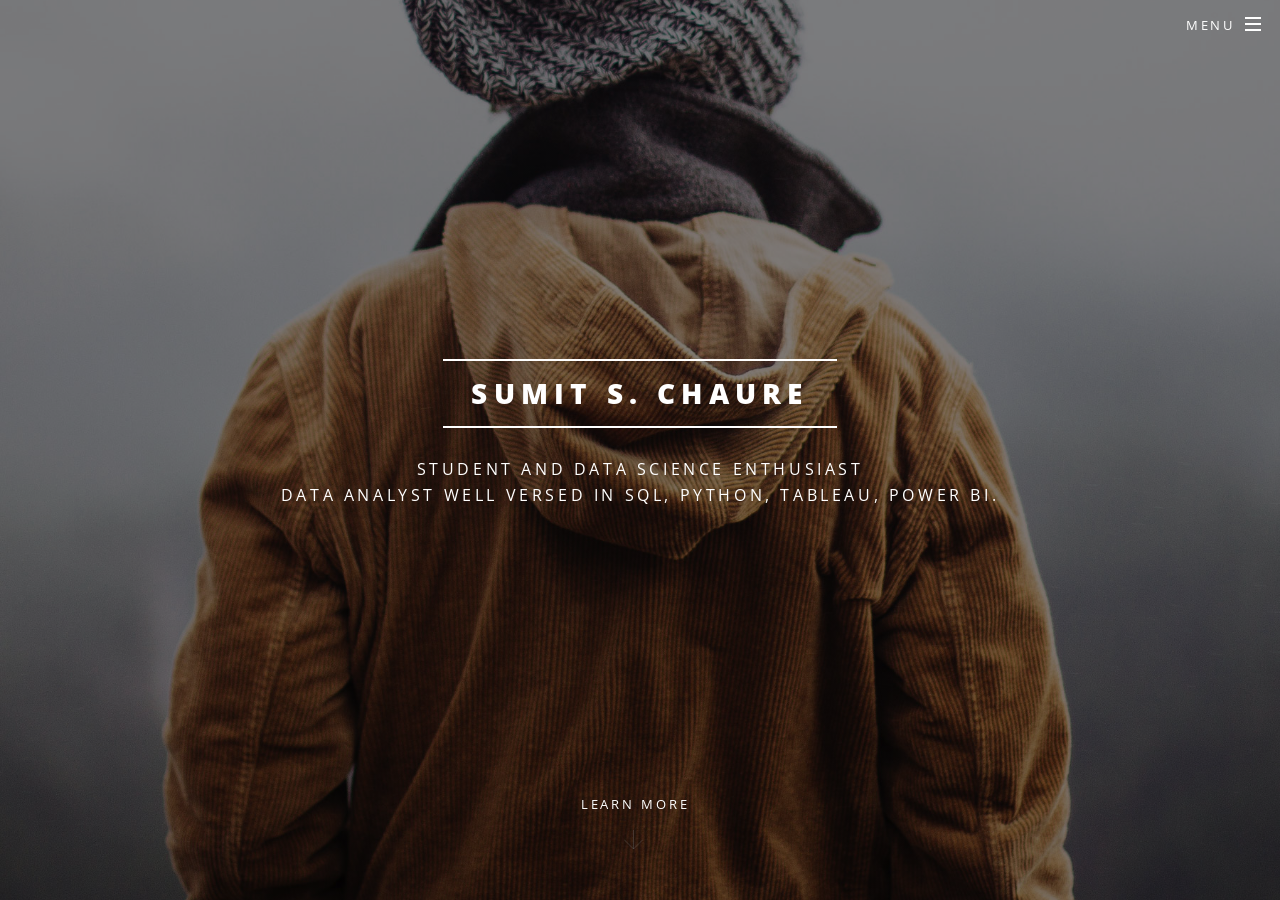
==== index.html @ f5f1b6fb "Added Index Page" ====
<!DOCTYPE HTML>
<!--
	Spectral by HTML5 UP
	html5up.net | @ajlkn
	Free for personal and commercial use under the CCA 3.0 license (html5up.net/license)
-->
<html>
	<head>
		<title>Sumit Data Science Landing Page</title>
		<meta charset="utf-8" />
		<meta name="viewport" content="width=device-width, initial-scale=1, user-scalable=no" />
		<link rel="stylesheet" href="assets/css/index.css" />
		<noscript><link rel="stylesheet" href="assets/css/indexNoscript.css" /></noscript>
	</head>
	<body class="landing is-preload">

		<!-- Page Wrapper -->
			<div id="page-wrapper">

				<!-- Header -->
					<header id="header" class="alt">
						<h1><a href="index.html">DS-Portfolio</a></h1>
						<nav id="nav">
							<ul>
								<li class="special">
									<a href="#menu" class="menuToggle"><span>Menu</span></a>
									<div id="menu">
										<ul>
											<li><a href="home.html">Home</a></li>
											<li><a href="projects.html">Projects</a></li>
											<li><a href="about.html">About Me</a></li>
											<li><a href="contact.html">Contact Page</a></li>
											<li><a href="socialhandles.html">Social Handles</a></li>
										</ul>
									</div>
								</li>
							</ul>
						</nav>
					</header>

				<!-- Banner -->
					<section id="banner">
						<div class="inner">
							<h2>Sumit S. Chaure</h2>
							<p>Student and Data Science Enthusiast<br />
								Data Analyst well versed in SQL, Python, Tableau, Power BI.<br /></a></p>
							<!-- <ul class="actions special">
								<li><a href="#" class="button primary">Activate</a></li>
							</ul> -->
						</div>
						<a href="home.html" class="more scrolly">Learn More</a>
					</section>

			<!--
				<!-- One 
					<section id="one" class="wrapper style1 special">
						<div class="inner">
							<header class="major">
								<h2>Arcu aliquet vel lobortis ata nisl<br />
								eget augue amet aliquet nisl cep donec</h2>
								<p>Aliquam ut ex ut augue consectetur interdum. Donec amet imperdiet eleifend<br />
								fringilla tincidunt. Nullam dui leo Aenean mi ligula, rhoncus ullamcorper.</p>
							</header>
							<ul class="icons major">
								<li><span class="icon fa-gem major style1"><span class="label">Lorem</span></span></li>
								<li><span class="icon fa-heart major style2"><span class="label">Ipsum</span></span></li>
								<li><span class="icon solid fa-code major style3"><span class="label">Dolor</span></span></li>
							</ul>
						</div>
					</section>

				<!-- Two
					<section id="two" class="wrapper alt style2">
						<section class="spotlight">
							<div class="image"><img src="images/pic01.jpg" alt="" /></div><div class="content">
								<h2>Magna primis lobortis<br />
								sed ullamcorper</h2>
								<p>Aliquam ut ex ut augue consectetur interdum. Donec hendrerit imperdiet. Mauris eleifend fringilla nullam aenean mi ligula.</p>
							</div>
						</section>
						<section class="spotlight">
							<div class="image"><img src="images/pic02.jpg" alt="" /></div><div class="content">
								<h2>Tortor dolore feugiat<br />
								elementum magna</h2>
								<p>Aliquam ut ex ut augue consectetur interdum. Donec hendrerit imperdiet. Mauris eleifend fringilla nullam aenean mi ligula.</p>
							</div>
						</section>
						<section class="spotlight">
							<div class="image"><img src="images/pic03.jpg" alt="" /></div><div class="content">
								<h2>Augue eleifend aliquet<br />
								sed condimentum</h2>
								<p>Aliquam ut ex ut augue consectetur interdum. Donec hendrerit imperdiet. Mauris eleifend fringilla nullam aenean mi ligula.</p>
							</div>
						</section>
					</section>

				<!-- Three 
					<section id="three" class="wrapper style3 special">
						<div class="inner">
							<header class="major">
								<h2>Accumsan mus tortor nunc aliquet</h2>
								<p>Aliquam ut ex ut augue consectetur interdum. Donec amet imperdiet eleifend<br />
								fringilla tincidunt. Nullam dui leo Aenean mi ligula, rhoncus ullamcorper.</p>
							</header>
							<ul class="features">
								<li class="icon fa-paper-plane">
									<h3>Arcu accumsan</h3>
									<p>Augue consectetur sed interdum imperdiet et ipsum. Mauris lorem tincidunt nullam amet leo Aenean ligula consequat consequat.</p>
								</li>
								<li class="icon solid fa-laptop">
									<h3>Ac Augue Eget</h3>
									<p>Augue consectetur sed interdum imperdiet et ipsum. Mauris lorem tincidunt nullam amet leo Aenean ligula consequat consequat.</p>
								</li>
								<li class="icon solid fa-code">
									<h3>Mus Scelerisque</h3>
									<p>Augue consectetur sed interdum imperdiet et ipsum. Mauris lorem tincidunt nullam amet leo Aenean ligula consequat consequat.</p>
								</li>
								<li class="icon solid fa-headphones-alt">
									<h3>Mauris Imperdiet</h3>
									<p>Augue consectetur sed interdum imperdiet et ipsum. Mauris lorem tincidunt nullam amet leo Aenean ligula consequat consequat.</p>
								</li>
								<li class="icon fa-heart">
									<h3>Aenean Primis</h3>
									<p>Augue consectetur sed interdum imperdiet et ipsum. Mauris lorem tincidunt nullam amet leo Aenean ligula consequat consequat.</p>
								</li>
								<li class="icon fa-flag">
									<h3>Tortor Ut</h3>
									<p>Augue consectetur sed interdum imperdiet et ipsum. Mauris lorem tincidunt nullam amet leo Aenean ligula consequat consequat.</p>
								</li>
							</ul>
						</div>
					</section>

				<!-- CTA 
					<section id="cta" class="wrapper style4">
						<div class="inner">
							<header>
								<h2>Arcue ut vel commodo</h2>
								<p>Aliquam ut ex ut augue consectetur interdum endrerit imperdiet amet eleifend fringilla.</p>
							</header>
							<ul class="actions stacked">
								<li><a href="#" class="button fit primary">Activate</a></li>
								<li><a href="#" class="button fit">Learn More</a></li>
							</ul>
						</div>
					</section>

				<!-- Footer 
					<footer id="footer">
						<ul class="icons">
							<li><a href="#" class="icon brands fa-twitter"><span class="label">Twitter</span></a></li>
							<li><a href="#" class="icon brands fa-facebook-f"><span class="label">Facebook</span></a></li>
							<li><a href="#" class="icon brands fa-instagram"><span class="label">Instagram</span></a></li>
							<li><a href="#" class="icon brands fa-dribbble"><span class="label">Dribbble</span></a></li>
							<li><a href="#" class="icon solid fa-envelope"><span class="label">Email</span></a></li>
						</ul>
						<ul class="copyright">
							<li>&copy; Sumit</li><li>Design: <a href="http://html5up.net">HTML5 UP</a></li>
						</ul>
					</footer>
				-->
			</div>

		<!-- Scripts -->
			<script src="assets/js/jquery.min.js"></script>
			<script src="assets/js/jquery.scrollex.min.js"></script>
			<script src="assets/js/jquery.scrolly.min.js"></script>
			<script src="assets/js/browser.min.js"></script>
			<script src="assets/js/breakpoints.min.js"></script>
			<script src="assets/js/util.js"></script>
			<script src="assets/js/indexMain.js"></script>

	</body>
</html>
---- assets/css/index.css ----
@import url(fontawesome-all.min.css);
@import url("https://fonts.googleapis.com/css?family=Open+Sans:400,400italic,600,600italic,800,800italic");

/*
	Spectral by HTML5 UP
	html5up.net | @ajlkn
	Free for personal and commercial use under the CCA 3.0 license (html5up.net/license)
*/

html, body, div, span, applet, object,
iframe, h1, h2, h3, h4, h5, h6, p, blockquote,
pre, a, abbr, acronym, address, big, cite,
code, del, dfn, em, img, ins, kbd, q, s, samp,
small, strike, strong, sub, sup, tt, var, b,
u, i, center, dl, dt, dd, ol, ul, li, fieldset,
form, label, legend, table, caption, tbody,
tfoot, thead, tr, th, td, article, aside,
canvas, details, embed, figure, figcaption,
footer, header, hgroup, menu, nav, output, ruby,
section, summary, time, mark, audio, video {
	margin: 0;
	padding: 0;
	border: 0;
	font-size: 100%;
	font: inherit;
	vertical-align: baseline;}

article, aside, details, figcaption, figure,
footer, header, hgroup, menu, nav, section {
	display: block;}

body {
	line-height: 1;
}

ol, ul {
	list-style: none;
}

blockquote, q {
	quotes: none;
}

	blockquote:before, blockquote:after, q:before, q:after {
		content: '';
		content: none;
	}

table {
	border-collapse: collapse;
	border-spacing: 0;
}

body {
	-webkit-text-size-adjust: none;
}

mark {
	background-color: transparent;
	color: inherit;
}

input::-moz-focus-inner {
	border: 0;
	padding: 0;
}

input, select, textarea {
	-moz-appearance: none;
	-webkit-appearance: none;
	-ms-appearance: none;
	appearance: none;
}

/* Basic */

	@-ms-viewport {
		width: device-width;
	}

	html {
		box-sizing: border-box;
	}

	*, *:before, *:after {
		box-sizing: inherit;
	}

	body {
		background: #2e3842;
	}

		body.is-preload *, body.is-preload *:before, body.is-preload *:after {
			-moz-animation: none !important;
			-webkit-animation: none !important;
			-ms-animation: none !important;
			animation: none !important;
			-moz-transition: none !important;
			-webkit-transition: none !important;
			-ms-transition: none !important;
			transition: none !important;
		}

	body, input, select, textarea {
		color: #fff;
		font-family: "Open Sans", Helvetica, sans-serif;
		font-size: 15pt;
		font-weight: 400;
		letter-spacing: 0.075em;
		line-height: 1.65em;
	}

		@media screen and (max-width: 1680px) {

			body, input, select, textarea {
				font-size: 13pt;
			}

		}

		@media screen and (max-width: 1280px) {

			body, input, select, textarea {
				font-size: 12pt;
			}

		}

		@media screen and (max-width: 736px) {

			body, input, select, textarea {
				font-size: 11pt;
				letter-spacing: 0.0375em;
			}

		}

	a {
		-moz-transition: color 0.2s ease, border-bottom-color 0.2s ease;
		-webkit-transition: color 0.2s ease, border-bottom-color 0.2s ease;
		-ms-transition: color 0.2s ease, border-bottom-color 0.2s ease;
		transition: color 0.2s ease, border-bottom-color 0.2s ease;
		border-bottom: dotted 1px;
		color: inherit;
		text-decoration: none;
	}

		a:hover {
			border-bottom-color: transparent;
		}

	strong, b {
		color: #fff;
		font-weight: 600;
	}

	em, i {
		font-style: italic;
	}

	p {
		margin: 0 0 2em 0;
	}

	h1, h2, h3, h4, h5, h6 {
		color: #fff;
		font-weight: 800;
		letter-spacing: 0.225em;
		line-height: 1em;
		margin: 0 0 1em 0;
		text-transform: uppercase;
	}

		h1 a, h2 a, h3 a, h4 a, h5 a, h6 a {
			color: inherit;
			text-decoration: none;
		}

	h2 {
		font-size: 1.35em;
		line-height: 1.75em;
	}

		@media screen and (max-width: 736px) {

			h2 {
				font-size: 1.1em;
				line-height: 1.65em;
			}

		}

	h3 {
		font-size: 1.15em;
		line-height: 1.75em;
	}

		@media screen and (max-width: 736px) {

			h3 {
				font-size: 1em;
				line-height: 1.65em;
			}

		}

	h4 {
		font-size: 1em;
		line-height: 1.5em;
	}

	h5 {
		font-size: 0.8em;
		line-height: 1.5em;
	}

	h6 {
		font-size: 0.7em;
		line-height: 1.5em;
	}

	sub {
		font-size: 0.8em;
		position: relative;
		top: 0.5em;
	}

	sup {
		font-size: 0.8em;
		position: relative;
		top: -0.5em;
	}

	hr {
		border: 0;
		border-bottom: solid 2px #fff;
		margin: 3em 0;
	}

		hr.major {
			margin: 4.5em 0;
		}

	blockquote {
		border-left: solid 4px #fff;
		font-style: italic;
		margin: 0 0 2em 0;
		padding: 0.5em 0 0.5em 2em;
	}

	code {
		background: rgba(144, 144, 144, 0.25);
		border-radius: 3px;
		font-family: "Courier New", monospace;
		font-size: 0.9em;
		letter-spacing: 0;
		margin: 0 0.25em;
		padding: 0.25em 0.65em;
	}

	pre {
		-webkit-overflow-scrolling: touch;
		font-family: "Courier New", monospace;
		font-size: 0.9em;
		margin: 0 0 2em 0;
	}

		pre code {
			display: block;
			line-height: 1.75em;
			padding: 1em 1.5em;
			overflow-x: auto;
		}

	.align-left {
		text-align: left;
	}

	.align-center {
		text-align: center;
	}

	.align-right {
		text-align: right;
	}

/* Row */

	.row {
		display: flex;
		flex-wrap: wrap;
		box-sizing: border-box;
		align-items: stretch;
	}

		.row > * {
			box-sizing: border-box;
		}

		.row.gtr-uniform > * > :last-child {
			margin-bottom: 0;
		}

		.row.aln-left {
			justify-content: flex-start;
		}

		.row.aln-center {
			justify-content: center;
		}

		.row.aln-right {
			justify-content: flex-end;
		}

		.row.aln-top {
			align-items: flex-start;
		}

		.row.aln-middle {
			align-items: center;
		}

		.row.aln-bottom {
			align-items: flex-end;
		}

		.row > .imp {
			order: -1;
		}

		.row > .col-1 {
			width: 8.33333%;
		}

		.row > .off-1 {
			margin-left: 8.33333%;
		}

		.row > .col-2 {
			width: 16.66667%;
		}

		.row > .off-2 {
			margin-left: 16.66667%;
		}

		.row > .col-3 {
			width: 25%;
		}

		.row > .off-3 {
			margin-left: 25%;
		}

		.row > .col-4 {
			width: 33.33333%;
		}

		.row > .off-4 {
			margin-left: 33.33333%;
		}

		.row > .col-5 {
			width: 41.66667%;
		}

		.row > .off-5 {
			margin-left: 41.66667%;
		}

		.row > .col-6 {
			width: 50%;
		}

		.row > .off-6 {
			margin-left: 50%;
		}

		.row > .col-7 {
			width: 58.33333%;
		}

		.row > .off-7 {
			margin-left: 58.33333%;
		}

		.row > .col-8 {
			width: 66.66667%;
		}

		.row > .off-8 {
			margin-left: 66.66667%;
		}

		.row > .col-9 {
			width: 75%;
		}

		.row > .off-9 {
			margin-left: 75%;
		}

		.row > .col-10 {
			width: 83.33333%;
		}

		.row > .off-10 {
			margin-left: 83.33333%;
		}

		.row > .col-11 {
			width: 91.66667%;
		}

		.row > .off-11 {
			margin-left: 91.66667%;
		}

		.row > .col-12 {
			width: 100%;
		}

		.row > .off-12 {
			margin-left: 100%;
		}

		.row.gtr-0 {
			margin-top: 0;
			margin-left: 0em;
		}

			.row.gtr-0 > * {
				padding: 0 0 0 0em;
			}

			.row.gtr-0.gtr-uniform {
				margin-top: 0em;
			}

				.row.gtr-0.gtr-uniform > * {
					padding-top: 0em;
				}

		.row.gtr-25 {
			margin-top: 0;
			margin-left: -0.375em;
		}

			.row.gtr-25 > * {
				padding: 0 0 0 0.375em;
			}

			.row.gtr-25.gtr-uniform {
				margin-top: -0.375em;
			}

				.row.gtr-25.gtr-uniform > * {
					padding-top: 0.375em;
				}

		.row.gtr-50 {
			margin-top: 0;
			margin-left: -0.75em;
		}

			.row.gtr-50 > * {
				padding: 0 0 0 0.75em;
			}

			.row.gtr-50.gtr-uniform {
				margin-top: -0.75em;
			}

				.row.gtr-50.gtr-uniform > * {
					padding-top: 0.75em;
				}

		.row {
			margin-top: 0;
			margin-left: -1.5em;
		}

			.row > * {
				padding: 0 0 0 1.5em;
			}

			.row.gtr-uniform {
				margin-top: -1.5em;
			}

				.row.gtr-uniform > * {
					padding-top: 1.5em;
				}

		.row.gtr-150 {
			margin-top: 0;
			margin-left: -2.25em;
		}

			.row.gtr-150 > * {
				padding: 0 0 0 2.25em;
			}

			.row.gtr-150.gtr-uniform {
				margin-top: -2.25em;
			}

				.row.gtr-150.gtr-uniform > * {
					padding-top: 2.25em;
				}

		.row.gtr-200 {
			margin-top: 0;
			margin-left: -3em;
		}

			.row.gtr-200 > * {
				padding: 0 0 0 3em;
			}

			.row.gtr-200.gtr-uniform {
				margin-top: -3em;
			}

				.row.gtr-200.gtr-uniform > * {
					padding-top: 3em;
				}

		@media screen and (max-width: 1680px) {

			.row {
				display: flex;
				flex-wrap: wrap;
				box-sizing: border-box;
				align-items: stretch;
			}

				.row > * {
					box-sizing: border-box;
				}

				.row.gtr-uniform > * > :last-child {
					margin-bottom: 0;
				}

				.row.aln-left {
					justify-content: flex-start;
				}

				.row.aln-center {
					justify-content: center;
				}

				.row.aln-right {
					justify-content: flex-end;
				}

				.row.aln-top {
					align-items: flex-start;
				}

				.row.aln-middle {
					align-items: center;
				}

				.row.aln-bottom {
					align-items: flex-end;
				}

				.row > .imp-xlarge {
					order: -1;
				}

				.row > .col-1-xlarge {
					width: 8.33333%;
				}

				.row > .off-1-xlarge {
					margin-left: 8.33333%;
				}

				.row > .col-2-xlarge {
					width: 16.66667%;
				}

				.row > .off-2-xlarge {
					margin-left: 16.66667%;
				}

				.row > .col-3-xlarge {
					width: 25%;
				}

				.row > .off-3-xlarge {
					margin-left: 25%;
				}

				.row > .col-4-xlarge {
					width: 33.33333%;
				}

				.row > .off-4-xlarge {
					margin-left: 33.33333%;
				}

				.row > .col-5-xlarge {
					width: 41.66667%;
				}

				.row > .off-5-xlarge {
					margin-left: 41.66667%;
				}

				.row > .col-6-xlarge {
					width: 50%;
				}

				.row > .off-6-xlarge {
					margin-left: 50%;
				}

				.row > .col-7-xlarge {
					width: 58.33333%;
				}

				.row > .off-7-xlarge {
					margin-left: 58.33333%;
				}

				.row > .col-8-xlarge {
					width: 66.66667%;
				}

				.row > .off-8-xlarge {
					margin-left: 66.66667%;
				}

				.row > .col-9-xlarge {
					width: 75%;
				}

				.row > .off-9-xlarge {
					margin-left: 75%;
				}

				.row > .col-10-xlarge {
					width: 83.33333%;
				}

				.row > .off-10-xlarge {
					margin-left: 83.33333%;
				}

				.row > .col-11-xlarge {
					width: 91.66667%;
				}

				.row > .off-11-xlarge {
					margin-left: 91.66667%;
				}

				.row > .col-12-xlarge {
					width: 100%;
				}

				.row > .off-12-xlarge {
					margin-left: 100%;
				}

				.row.gtr-0 {
					margin-top: 0;
					margin-left: 0em;
				}

					.row.gtr-0 > * {
						padding: 0 0 0 0em;
					}

					.row.gtr-0.gtr-uniform {
						margin-top: 0em;
					}

						.row.gtr-0.gtr-uniform > * {
							padding-top: 0em;
						}

				.row.gtr-25 {
					margin-top: 0;
					margin-left: -0.375em;
				}

					.row.gtr-25 > * {
						padding: 0 0 0 0.375em;
					}

					.row.gtr-25.gtr-uniform {
						margin-top: -0.375em;
					}

						.row.gtr-25.gtr-uniform > * {
							padding-top: 0.375em;
						}

				.row.gtr-50 {
					margin-top: 0;
					margin-left: -0.75em;
				}

					.row.gtr-50 > * {
						padding: 0 0 0 0.75em;
					}

					.row.gtr-50.gtr-uniform {
						margin-top: -0.75em;
					}

						.row.gtr-50.gtr-uniform > * {
							padding-top: 0.75em;
						}

				.row {
					margin-top: 0;
					margin-left: -1.5em;
				}

					.row > * {
						padding: 0 0 0 1.5em;
					}

					.row.gtr-uniform {
						margin-top: -1.5em;
					}

						.row.gtr-uniform > * {
							padding-top: 1.5em;
						}

				.row.gtr-150 {
					margin-top: 0;
					margin-left: -2.25em;
				}

					.row.gtr-150 > * {
						padding: 0 0 0 2.25em;
					}

					.row.gtr-150.gtr-uniform {
						margin-top: -2.25em;
					}

						.row.gtr-150.gtr-uniform > * {
							padding-top: 2.25em;
						}

				.row.gtr-200 {
					margin-top: 0;
					margin-left: -3em;
				}

					.row.gtr-200 > * {
						padding: 0 0 0 3em;
					}

					.row.gtr-200.gtr-uniform {
						margin-top: -3em;
					}

						.row.gtr-200.gtr-uniform > * {
							padding-top: 3em;
						}

		}

		@media screen and (max-width: 1280px) {

			.row {
				display: flex;
				flex-wrap: wrap;
				box-sizing: border-box;
				align-items: stretch;
			}

				.row > * {
					box-sizing: border-box;
				}

				.row.gtr-uniform > * > :last-child {
					margin-bottom: 0;
				}

				.row.aln-left {
					justify-content: flex-start;
				}

				.row.aln-center {
					justify-content: center;
				}

				.row.aln-right {
					justify-content: flex-end;
				}

				.row.aln-top {
					align-items: flex-start;
				}

				.row.aln-middle {
					align-items: center;
				}

				.row.aln-bottom {
					align-items: flex-end;
				}

				.row > .imp-large {
					order: -1;
				}

				.row > .col-1-large {
					width: 8.33333%;
				}

				.row > .off-1-large {
					margin-left: 8.33333%;
				}

				.row > .col-2-large {
					width: 16.66667%;
				}

				.row > .off-2-large {
					margin-left: 16.66667%;
				}

				.row > .col-3-large {
					width: 25%;
				}

				.row > .off-3-large {
					margin-left: 25%;
				}

				.row > .col-4-large {
					width: 33.33333%;
				}

				.row > .off-4-large {
					margin-left: 33.33333%;
				}

				.row > .col-5-large {
					width: 41.66667%;
				}

				.row > .off-5-large {
					margin-left: 41.66667%;
				}

				.row > .col-6-large {
					width: 50%;
				}

				.row > .off-6-large {
					margin-left: 50%;
				}

				.row > .col-7-large {
					width: 58.33333%;
				}

				.row > .off-7-large {
					margin-left: 58.33333%;
				}

				.row > .col-8-large {
					width: 66.66667%;
				}

				.row > .off-8-large {
					margin-left: 66.66667%;
				}

				.row > .col-9-large {
					width: 75%;
				}

				.row > .off-9-large {
					margin-left: 75%;
				}

				.row > .col-10-large {
					width: 83.33333%;
				}

				.row > .off-10-large {
					margin-left: 83.33333%;
				}

				.row > .col-11-large {
					width: 91.66667%;
				}

				.row > .off-11-large {
					margin-left: 91.66667%;
				}

				.row > .col-12-large {
					width: 100%;
				}

				.row > .off-12-large {
					margin-left: 100%;
				}

				.row.gtr-0 {
					margin-top: 0;
					margin-left: 0em;
				}

					.row.gtr-0 > * {
						padding: 0 0 0 0em;
					}

					.row.gtr-0.gtr-uniform {
						margin-top: 0em;
					}

						.row.gtr-0.gtr-uniform > * {
							padding-top: 0em;
						}

				.row.gtr-25 {
					margin-top: 0;
					margin-left: -0.375em;
				}

					.row.gtr-25 > * {
						padding: 0 0 0 0.375em;
					}

					.row.gtr-25.gtr-uniform {
						margin-top: -0.375em;
					}

						.row.gtr-25.gtr-uniform > * {
							padding-top: 0.375em;
						}

				.row.gtr-50 {
					margin-top: 0;
					margin-left: -0.75em;
				}

					.row.gtr-50 > * {
						padding: 0 0 0 0.75em;
					}

					.row.gtr-50.gtr-uniform {
						margin-top: -0.75em;
					}

						.row.gtr-50.gtr-uniform > * {
							padding-top: 0.75em;
						}

				.row {
					margin-top: 0;
					margin-left: -1.5em;
				}

					.row > * {
						padding: 0 0 0 1.5em;
					}

					.row.gtr-uniform {
						margin-top: -1.5em;
					}

						.row.gtr-uniform > * {
							padding-top: 1.5em;
						}

				.row.gtr-150 {
					margin-top: 0;
					margin-left: -2.25em;
				}

					.row.gtr-150 > * {
						padding: 0 0 0 2.25em;
					}

					.row.gtr-150.gtr-uniform {
						margin-top: -2.25em;
					}

						.row.gtr-150.gtr-uniform > * {
							padding-top: 2.25em;
						}

				.row.gtr-200 {
					margin-top: 0;
					margin-left: -3em;
				}

					.row.gtr-200 > * {
						padding: 0 0 0 3em;
					}

					.row.gtr-200.gtr-uniform {
						margin-top: -3em;
					}

						.row.gtr-200.gtr-uniform > * {
							padding-top: 3em;
						}

		}

		@media screen and (max-width: 980px) {

			.row {
				display: flex;
				flex-wrap: wrap;
				box-sizing: border-box;
				align-items: stretch;
			}

				.row > * {
					box-sizing: border-box;
				}

				.row.gtr-uniform > * > :last-child {
					margin-bottom: 0;
				}

				.row.aln-left {
					justify-content: flex-start;
				}

				.row.aln-center {
					justify-content: center;
				}

				.row.aln-right {
					justify-content: flex-end;
				}

				.row.aln-top {
					align-items: flex-start;
				}

				.row.aln-middle {
					align-items: center;
				}

				.row.aln-bottom {
					align-items: flex-end;
				}

				.row > .imp-medium {
					order: -1;
				}

				.row > .col-1-medium {
					width: 8.33333%;
				}

				.row > .off-1-medium {
					margin-left: 8.33333%;
				}

				.row > .col-2-medium {
					width: 16.66667%;
				}

				.row > .off-2-medium {
					margin-left: 16.66667%;
				}

				.row > .col-3-medium {
					width: 25%;
				}

				.row > .off-3-medium {
					margin-left: 25%;
				}

				.row > .col-4-medium {
					width: 33.33333%;
				}

				.row > .off-4-medium {
					margin-left: 33.33333%;
				}

				.row > .col-5-medium {
					width: 41.66667%;
				}

				.row > .off-5-medium {
					margin-left: 41.66667%;
				}

				.row > .col-6-medium {
					width: 50%;
				}

				.row > .off-6-medium {
					margin-left: 50%;
				}

				.row > .col-7-medium {
					width: 58.33333%;
				}

				.row > .off-7-medium {
					margin-left: 58.33333%;
				}

				.row > .col-8-medium {
					width: 66.66667%;
				}

				.row > .off-8-medium {
					margin-left: 66.66667%;
				}

				.row > .col-9-medium {
					width: 75%;
				}

				.row > .off-9-medium {
					margin-left: 75%;
				}

				.row > .col-10-medium {
					width: 83.33333%;
				}

				.row > .off-10-medium {
					margin-left: 83.33333%;
				}

				.row > .col-11-medium {
					width: 91.66667%;
				}

				.row > .off-11-medium {
					margin-left: 91.66667%;
				}

				.row > .col-12-medium {
					width: 100%;
				}

				.row > .off-12-medium {
					margin-left: 100%;
				}

				.row.gtr-0 {
					margin-top: 0;
					margin-left: 0em;
				}

					.row.gtr-0 > * {
						padding: 0 0 0 0em;
					}

					.row.gtr-0.gtr-uniform {
						margin-top: 0em;
					}

						.row.gtr-0.gtr-uniform > * {
							padding-top: 0em;
						}

				.row.gtr-25 {
					margin-top: 0;
					margin-left: -0.375em;
				}

					.row.gtr-25 > * {
						padding: 0 0 0 0.375em;
					}

					.row.gtr-25.gtr-uniform {
						margin-top: -0.375em;
					}

						.row.gtr-25.gtr-uniform > * {
							padding-top: 0.375em;
						}

				.row.gtr-50 {
					margin-top: 0;
					margin-left: -0.75em;
				}

					.row.gtr-50 > * {
						padding: 0 0 0 0.75em;
					}

					.row.gtr-50.gtr-uniform {
						margin-top: -0.75em;
					}

						.row.gtr-50.gtr-uniform > * {
							padding-top: 0.75em;
						}

				.row {
					margin-top: 0;
					margin-left: -1.5em;
				}

					.row > * {
						padding: 0 0 0 1.5em;
					}

					.row.gtr-uniform {
						margin-top: -1.5em;
					}

						.row.gtr-uniform > * {
							padding-top: 1.5em;
						}

				.row.gtr-150 {
					margin-top: 0;
					margin-left: -2.25em;
				}

					.row.gtr-150 > * {
						padding: 0 0 0 2.25em;
					}

					.row.gtr-150.gtr-uniform {
						margin-top: -2.25em;
					}

						.row.gtr-150.gtr-uniform > * {
							padding-top: 2.25em;
						}

				.row.gtr-200 {
					margin-top: 0;
					margin-left: -3em;
				}

					.row.gtr-200 > * {
						padding: 0 0 0 3em;
					}

					.row.gtr-200.gtr-uniform {
						margin-top: -3em;
					}

						.row.gtr-200.gtr-uniform > * {
							padding-top: 3em;
						}

		}

		@media screen and (max-width: 736px) {

			.row {
				display: flex;
				flex-wrap: wrap;
				box-sizing: border-box;
				align-items: stretch;
			}

				.row > * {
					box-sizing: border-box;
				}

				.row.gtr-uniform > * > :last-child {
					margin-bottom: 0;
				}

				.row.aln-left {
					justify-content: flex-start;
				}

				.row.aln-center {
					justify-content: center;
				}

				.row.aln-right {
					justify-content: flex-end;
				}

				.row.aln-top {
					align-items: flex-start;
				}

				.row.aln-middle {
					align-items: center;
				}

				.row.aln-bottom {
					align-items: flex-end;
				}

				.row > .imp-small {
					order: -1;
				}

				.row > .col-1-small {
					width: 8.33333%;
				}

				.row > .off-1-small {
					margin-left: 8.33333%;
				}

				.row > .col-2-small {
					width: 16.66667%;
				}

				.row > .off-2-small {
					margin-left: 16.66667%;
				}

				.row > .col-3-small {
					width: 25%;
				}

				.row > .off-3-small {
					margin-left: 25%;
				}

				.row > .col-4-small {
					width: 33.33333%;
				}

				.row > .off-4-small {
					margin-left: 33.33333%;
				}

				.row > .col-5-small {
					width: 41.66667%;
				}

				.row > .off-5-small {
					margin-left: 41.66667%;
				}

				.row > .col-6-small {
					width: 50%;
				}

				.row > .off-6-small {
					margin-left: 50%;
				}

				.row > .col-7-small {
					width: 58.33333%;
				}

				.row > .off-7-small {
					margin-left: 58.33333%;
				}

				.row > .col-8-small {
					width: 66.66667%;
				}

				.row > .off-8-small {
					margin-left: 66.66667%;
				}

				.row > .col-9-small {
					width: 75%;
				}

				.row > .off-9-small {
					margin-left: 75%;
				}

				.row > .col-10-small {
					width: 83.33333%;
				}

				.row > .off-10-small {
					margin-left: 83.33333%;
				}

				.row > .col-11-small {
					width: 91.66667%;
				}

				.row > .off-11-small {
					margin-left: 91.66667%;
				}

				.row > .col-12-small {
					width: 100%;
				}

				.row > .off-12-small {
					margin-left: 100%;
				}

				.row.gtr-0 {
					margin-top: 0;
					margin-left: 0em;
				}

					.row.gtr-0 > * {
						padding: 0 0 0 0em;
					}

					.row.gtr-0.gtr-uniform {
						margin-top: 0em;
					}

						.row.gtr-0.gtr-uniform > * {
							padding-top: 0em;
						}

				.row.gtr-25 {
					margin-top: 0;
					margin-left: -0.375em;
				}

					.row.gtr-25 > * {
						padding: 0 0 0 0.375em;
					}

					.row.gtr-25.gtr-uniform {
						margin-top: -0.375em;
					}

						.row.gtr-25.gtr-uniform > * {
							padding-top: 0.375em;
						}

				.row.gtr-50 {
					margin-top: 0;
					margin-left: -0.75em;
				}

					.row.gtr-50 > * {
						padding: 0 0 0 0.75em;
					}

					.row.gtr-50.gtr-uniform {
						margin-top: -0.75em;
					}

						.row.gtr-50.gtr-uniform > * {
							padding-top: 0.75em;
						}

				.row {
					margin-top: 0;
					margin-left: -1.5em;
				}

					.row > * {
						padding: 0 0 0 1.5em;
					}

					.row.gtr-uniform {
						margin-top: -1.5em;
					}

						.row.gtr-uniform > * {
							padding-top: 1.5em;
						}

				.row.gtr-150 {
					margin-top: 0;
					margin-left: -2.25em;
				}

					.row.gtr-150 > * {
						padding: 0 0 0 2.25em;
					}

					.row.gtr-150.gtr-uniform {
						margin-top: -2.25em;
					}

						.row.gtr-150.gtr-uniform > * {
							padding-top: 2.25em;
						}

				.row.gtr-200 {
					margin-top: 0;
					margin-left: -3em;
				}

					.row.gtr-200 > * {
						padding: 0 0 0 3em;
					}

					.row.gtr-200.gtr-uniform {
						margin-top: -3em;
					}

						.row.gtr-200.gtr-uniform > * {
							padding-top: 3em;
						}

		}

		@media screen and (max-width: 480px) {

			.row {
				display: flex;
				flex-wrap: wrap;
				box-sizing: border-box;
				align-items: stretch;
			}

				.row > * {
					box-sizing: border-box;
				}

				.row.gtr-uniform > * > :last-child {
					margin-bottom: 0;
				}

				.row.aln-left {
					justify-content: flex-start;
				}

				.row.aln-center {
					justify-content: center;
				}

				.row.aln-right {
					justify-content: flex-end;
				}

				.row.aln-top {
					align-items: flex-start;
				}

				.row.aln-middle {
					align-items: center;
				}

				.row.aln-bottom {
					align-items: flex-end;
				}

				.row > .imp-xsmall {
					order: -1;
				}

				.row > .col-1-xsmall {
					width: 8.33333%;
				}

				.row > .off-1-xsmall {
					margin-left: 8.33333%;
				}

				.row > .col-2-xsmall {
					width: 16.66667%;
				}

				.row > .off-2-xsmall {
					margin-left: 16.66667%;
				}

				.row > .col-3-xsmall {
					width: 25%;
				}

				.row > .off-3-xsmall {
					margin-left: 25%;
				}

				.row > .col-4-xsmall {
					width: 33.33333%;
				}

				.row > .off-4-xsmall {
					margin-left: 33.33333%;
				}

				.row > .col-5-xsmall {
					width: 41.66667%;
				}

				.row > .off-5-xsmall {
					margin-left: 41.66667%;
				}

				.row > .col-6-xsmall {
					width: 50%;
				}

				.row > .off-6-xsmall {
					margin-left: 50%;
				}

				.row > .col-7-xsmall {
					width: 58.33333%;
				}

				.row > .off-7-xsmall {
					margin-left: 58.33333%;
				}

				.row > .col-8-xsmall {
					width: 66.66667%;
				}

				.row > .off-8-xsmall {
					margin-left: 66.66667%;
				}

				.row > .col-9-xsmall {
					width: 75%;
				}

				.row > .off-9-xsmall {
					margin-left: 75%;
				}

				.row > .col-10-xsmall {
					width: 83.33333%;
				}

				.row > .off-10-xsmall {
					margin-left: 83.33333%;
				}

				.row > .col-11-xsmall {
					width: 91.66667%;
				}

				.row > .off-11-xsmall {
					margin-left: 91.66667%;
				}

				.row > .col-12-xsmall {
					width: 100%;
				}

				.row > .off-12-xsmall {
					margin-left: 100%;
				}

				.row.gtr-0 {
					margin-top: 0;
					margin-left: 0em;
				}

					.row.gtr-0 > * {
						padding: 0 0 0 0em;
					}

					.row.gtr-0.gtr-uniform {
						margin-top: 0em;
					}

						.row.gtr-0.gtr-uniform > * {
							padding-top: 0em;
						}

				.row.gtr-25 {
					margin-top: 0;
					margin-left: -0.375em;
				}

					.row.gtr-25 > * {
						padding: 0 0 0 0.375em;
					}

					.row.gtr-25.gtr-uniform {
						margin-top: -0.375em;
					}

						.row.gtr-25.gtr-uniform > * {
							padding-top: 0.375em;
						}

				.row.gtr-50 {
					margin-top: 0;
					margin-left: -0.75em;
				}

					.row.gtr-50 > * {
						padding: 0 0 0 0.75em;
					}

					.row.gtr-50.gtr-uniform {
						margin-top: -0.75em;
					}

						.row.gtr-50.gtr-uniform > * {
							padding-top: 0.75em;
						}

				.row {
					margin-top: 0;
					margin-left: -1.5em;
				}

					.row > * {
						padding: 0 0 0 1.5em;
					}

					.row.gtr-uniform {
						margin-top: -1.5em;
					}

						.row.gtr-uniform > * {
							padding-top: 1.5em;
						}

				.row.gtr-150 {
					margin-top: 0;
					margin-left: -2.25em;
				}

					.row.gtr-150 > * {
						padding: 0 0 0 2.25em;
					}

					.row.gtr-150.gtr-uniform {
						margin-top: -2.25em;
					}

						.row.gtr-150.gtr-uniform > * {
							padding-top: 2.25em;
						}

				.row.gtr-200 {
					margin-top: 0;
					margin-left: -3em;
				}

					.row.gtr-200 > * {
						padding: 0 0 0 3em;
					}

					.row.gtr-200.gtr-uniform {
						margin-top: -3em;
					}

						.row.gtr-200.gtr-uniform > * {
							padding-top: 3em;
						}

		}

/* Section/Article */

	section.special, article.special {
		text-align: center;
	}

	header p {
		color: rgba(255, 255, 255, 0.5);
		position: relative;
		top: -0.25em;
	}

	header h3 + p {
		font-size: 1.1em;
	}

	header h4 + p,
	header h5 + p,
	header h6 + p {
		font-size: 0.9em;
	}

	header.major {
		margin: 0 0 3.5em 0;
	}

		header.major h2, header.major h3, header.major h4, header.major h5, header.major h6 {
			border-bottom: solid 2px #fff;
			display: inline-block;
			padding-bottom: 1em;
			position: relative;
		}

			header.major h2:after, header.major h3:after, header.major h4:after, header.major h5:after, header.major h6:after {
				content: '';
				display: block;
				height: 1px;
			}

		header.major p {
			color: #fff;
			top: 0;
		}

		@media screen and (max-width: 736px) {

			header.major {
				margin: 0 0 2em 0;
			}

		}

	@media screen and (max-width: 980px) {

		header br {
			display: none;
		}

	}

/* Form */

	form {
		margin: 0 0 2em 0;
	}

	label {
		color: #fff;
		display: block;
		font-size: 0.9em;
		font-weight: 600;
		margin: 0 0 1em 0;
	}

	input[type="text"],
	input[type="password"],
	input[type="email"],
	select,
	textarea {
		-moz-appearance: none;
		-webkit-appearance: none;
		-ms-appearance: none;
		appearance: none;
		background-color: rgba(144, 144, 144, 0.25);
		border-radius: 3px;
		border: none;
		color: inherit;
		display: block;
		outline: 0;
		padding: 0 1em;
		text-decoration: none;
		width: 100%;
	}

		input[type="text"]:invalid,
		input[type="password"]:invalid,
		input[type="email"]:invalid,
		select:invalid,
		textarea:invalid {
			box-shadow: none;
		}

		input[type="text"]:focus,
		input[type="password"]:focus,
		input[type="email"]:focus,
		select:focus,
		textarea:focus {
			box-shadow: 0 0 0 2px #21b2a6;
		}

	select {
		background-size: 1.25em;
		background-repeat: no-repeat;
		background-position: calc(100% - 1em) center;
		height: 2.75em;
		padding-right: 2.75em;
		text-overflow: ellipsis;
	}

		select:focus::-ms-value {
			background-color: transparent;
		}

		select::-ms-expand {
			display: none;
		}

	input[type="text"],
	input[type="password"],
	input[type="email"],
	select {
		height: 2.75em;
	}

	textarea {
		padding: 0.75em 1em;
	}

	input[type="checkbox"],
	input[type="radio"] {
		-moz-appearance: none;
		-webkit-appearance: none;
		-ms-appearance: none;
		appearance: none;
		display: block;
		float: left;
		margin-right: -2em;
		opacity: 0;
		width: 1em;
		z-index: -1;
	}

		input[type="checkbox"] + label,
		input[type="radio"] + label {
			text-decoration: none;
			color: #fff;
			cursor: pointer;
			display: inline-block;
			font-size: 1em;
			font-weight: 400;
			padding-left: 2.4em;
			padding-right: 0.75em;
			position: relative;
		}

			input[type="checkbox"] + label:before,
			input[type="radio"] + label:before {
				-moz-osx-font-smoothing: grayscale;
				-webkit-font-smoothing: antialiased;
				display: inline-block;
				font-style: normal;
				font-variant: normal;
				text-rendering: auto;
				line-height: 1;
				text-transform: none !important;
				font-family: 'Font Awesome 5 Free';
				font-weight: 900;
			}

			input[type="checkbox"] + label:before,
			input[type="radio"] + label:before {
				background: rgba(144, 144, 144, 0.25);
				border-radius: 3px;
				content: '';
				display: inline-block;
				font-size: 0.8em;
				height: 2.0625em;
				left: 0;
				line-height: 2.0625em;
				position: absolute;
				text-align: center;
				top: 0;
				width: 2.0625em;
			}

		input[type="checkbox"]:checked + label:before,
		input[type="radio"]:checked + label:before {
			background: #2e3842;
			color: #fff;
			content: '\f00c';
		}

		input[type="checkbox"]:focus + label:before,
		input[type="radio"]:focus + label:before {
			box-shadow: 0 0 0 2px #21b2a6;
		}

	input[type="checkbox"] + label:before {
		border-radius: 3px;
	}

	input[type="radio"] + label:before {
		border-radius: 100%;
	}

	::-webkit-input-placeholder {
		color: rgba(255, 255, 255, 0.5) !important;
		opacity: 1.0;
	}

	:-moz-placeholder {
		color: rgba(255, 255, 255, 0.5) !important;
		opacity: 1.0;
	}

	::-moz-placeholder {
		color: rgba(255, 255, 255, 0.5) !important;
		opacity: 1.0;
	}

	:-ms-input-placeholder {
		color: rgba(255, 255, 255, 0.5) !important;
		opacity: 1.0;
	}

/* Box */

	.box {
		border-radius: 3px;
		border: solid 2px #fff;
		margin-bottom: 2em;
		padding: 1.5em;
	}

		.box > :last-child,
		.box > :last-child > :last-child,
		.box > :last-child > :last-child > :last-child {
			margin-bottom: 0;
		}

		.box.alt {
			border: 0;
			border-radius: 0;
			padding: 0;
		}

/* Icon */

	.icon {
		text-decoration: none;
		border-bottom: none;
		position: relative;
	}

		.icon:before {
			-moz-osx-font-smoothing: grayscale;
			-webkit-font-smoothing: antialiased;
			display: inline-block;
			font-style: normal;
			font-variant: normal;
			text-rendering: auto;
			line-height: 1;
			text-transform: none !important;
			font-family: 'Font Awesome 5 Free';
			font-weight: 400;
		}

		.icon > .label {
			display: none;
		}

		.icon:before {
			line-height: inherit;
		}

		.icon.solid:before {
			font-weight: 900;
		}

		.icon.brands:before {
			font-family: 'Font Awesome 5 Brands';
		}

		.icon.major {
			-moz-transform: rotate(-45deg);
			-webkit-transform: rotate(-45deg);
			-ms-transform: rotate(-45deg);
			transform: rotate(-45deg);
			border-radius: 3px;
			border: solid 2px #fff;
			display: inline-block;
			font-size: 1.35em;
			height: calc(3em + 2px);
			line-height: 3em;
			text-align: center;
			width: calc(3em + 2px);
		}

			.icon.major:before {
				-moz-transform: rotate(45deg);
				-webkit-transform: rotate(45deg);
				-ms-transform: rotate(45deg);
				transform: rotate(45deg);
				display: inline-block;
				font-size: 1.5em;
			}

			@media screen and (max-width: 736px) {

				.icon.major {
					font-size: 1em;
				}

			}

		.icon.style1 {
			color: #00ffcc;
		}

		.icon.style2 {
			color: #00f0ff;
		}

		.icon.style3 {
			color: #76ddff;
		}

/* Image */

	.image {
		border-radius: 3px;
		border: 0;
		display: inline-block;
		position: relative;
	}

		.image img {
			border-radius: 3px;
			display: block;
		}

		.image.left {
			float: left;
			margin: 0 2em 2em 0;
			top: 0.25em;
		}

		.image.right {
			float: right;
			margin: 0 0 2em 2em;
			top: 0.25em;
		}

		.image.left, .image.right {
			max-width: 40%;
		}

			.image.left img, .image.right img {
				width: 100%;
			}

		.image.fit {
			display: block;
			margin: 0 0 2em 0;
			width: 100%;
		}

			.image.fit img {
				width: 100%;
			}

/* List */

	ol {
		list-style: decimal;
		margin: 0 0 2em 0;
		padding-left: 1.25em;
	}

		ol li {
			padding-left: 0.25em;
		}

	ul {
		list-style: disc;
		margin: 0 0 2em 0;
		padding-left: 1em;
	}

		ul li {
			padding-left: 0.5em;
		}

		ul.alt {
			list-style: none;
			padding-left: 0;
		}

			ul.alt li {
				border-top: solid 1px #fff;
				padding: 0.5em 0;
			}

				ul.alt li:first-child {
					border-top: 0;
					padding-top: 0;
				}

	dl {
		margin: 0 0 2em 0;
	}

/* Actions */

	ul.actions {
		display: -moz-flex;
		display: -webkit-flex;
		display: -ms-flex;
		display: flex;
		cursor: default;
		list-style: none;
		margin-left: -1em;
		padding-left: 0;
	}

		ul.actions li {
			padding: 0 0 0 1em;
			vertical-align: middle;
		}

		ul.actions.special {
			-moz-justify-content: center;
			-webkit-justify-content: center;
			-ms-justify-content: center;
			justify-content: center;
			width: 100%;
			margin-left: 0;
		}

			ul.actions.special li:first-child {
				padding-left: 0;
			}

		ul.actions.stacked {
			-moz-flex-direction: column;
			-webkit-flex-direction: column;
			-ms-flex-direction: column;
			flex-direction: column;
			margin-left: 0;
		}

			ul.actions.stacked li {
				padding: 1em 0 0 0;
			}

				ul.actions.stacked li:first-child {
					padding-top: 0;
				}

		ul.actions.fit {
			width: calc(100% + 1em);
		}

			ul.actions.fit li {
				-moz-flex-grow: 1;
				-webkit-flex-grow: 1;
				-ms-flex-grow: 1;
				flex-grow: 1;
				-moz-flex-shrink: 1;
				-webkit-flex-shrink: 1;
				-ms-flex-shrink: 1;
				flex-shrink: 1;
				width: 100%;
			}

				ul.actions.fit li > * {
					width: 100%;
				}

			ul.actions.fit.stacked {
				width: 100%;
			}

		@media screen and (max-width: 480px) {

			ul.actions:not(.fixed) {
				-moz-flex-direction: column;
				-webkit-flex-direction: column;
				-ms-flex-direction: column;
				flex-direction: column;
				margin-left: 0;
				width: 100% !important;
			}

				ul.actions:not(.fixed) li {
					-moz-flex-grow: 1;
					-webkit-flex-grow: 1;
					-ms-flex-grow: 1;
					flex-grow: 1;
					-moz-flex-shrink: 1;
					-webkit-flex-shrink: 1;
					-ms-flex-shrink: 1;
					flex-shrink: 1;
					padding: 1em 0 0 0;
					text-align: center;
					width: 100%;
				}

					ul.actions:not(.fixed) li > * {
						width: 100%;
					}

					ul.actions:not(.fixed) li:first-child {
						padding-top: 0;
					}

					ul.actions:not(.fixed) li input[type="submit"],
					ul.actions:not(.fixed) li input[type="reset"],
					ul.actions:not(.fixed) li input[type="button"],
					ul.actions:not(.fixed) li button,
					ul.actions:not(.fixed) li .button {
						width: 100%;
					}

						ul.actions:not(.fixed) li input[type="submit"].icon:before,
						ul.actions:not(.fixed) li input[type="reset"].icon:before,
						ul.actions:not(.fixed) li input[type="button"].icon:before,
						ul.actions:not(.fixed) li button.icon:before,
						ul.actions:not(.fixed) li .button.icon:before {
							margin-left: -0.5em;
						}

		}

/* Icons */

	ul.icons {
		cursor: default;
		list-style: none;
		padding-left: 0;
	}

		ul.icons li {
			display: inline-block;
			padding: 0 1em 0 0;
		}

			ul.icons li:last-child {
				padding-right: 0 !important;
			}

		ul.icons.major {
			padding: 1em 0;
		}

			ul.icons.major li {
				padding-right: 3.5em;
			}

				@media screen and (max-width: 736px) {

					ul.icons.major li {
						padding: 0 1em !important;
					}

				}

/* Table */

	.table-wrapper {
		-webkit-overflow-scrolling: touch;
		overflow-x: auto;
	}

	table {
		margin: 0 0 2em 0;
		width: 100%;
	}

		table tbody tr {
			border: solid 1px #fff;
			border-left: 0;
			border-right: 0;
		}

			table tbody tr:nth-child(2n + 1) {
				background-color: rgba(144, 144, 144, 0.25);
			}

		table td {
			padding: 0.75em 0.75em;
		}

		table th {
			color: #fff;
			font-size: 0.9em;
			font-weight: 600;
			padding: 0 0.75em 0.75em 0.75em;
			text-align: left;
		}

		table thead {
			border-bottom: solid 2px #fff;
		}

		table tfoot {
			border-top: solid 2px #fff;
		}

		table.alt {
			border-collapse: separate;
		}

			table.alt tbody tr td {
				border: solid 1px #fff;
				border-left-width: 0;
				border-top-width: 0;
			}

				table.alt tbody tr td:first-child {
					border-left-width: 1px;
				}

			table.alt tbody tr:first-child td {
				border-top-width: 1px;
			}

			table.alt thead {
				border-bottom: 0;
			}

			table.alt tfoot {
				border-top: 0;
			}

/* Button */

	input[type="submit"],
	input[type="reset"],
	input[type="button"],
	button,
	.button {
		-moz-appearance: none;
		-webkit-appearance: none;
		-ms-appearance: none;
		appearance: none;
		-moz-transition: background-color 0.2s ease-in-out, color 0.2s ease-in-out;
		-webkit-transition: background-color 0.2s ease-in-out, color 0.2s ease-in-out;
		-ms-transition: background-color 0.2s ease-in-out, color 0.2s ease-in-out;
		transition: background-color 0.2s ease-in-out, color 0.2s ease-in-out;
		background-color: transparent;
		border-radius: 3px;
		border: 0;
		box-shadow: inset 0 0 0 2px #fff;
		color: #fff;
		cursor: pointer;
		display: inline-block;
		font-size: 0.8em;
		font-weight: 600;
		height: 3.125em;
		letter-spacing: 0.225em;
		line-height: 3.125em;
		max-width: 30em;
		padding: 0 2.75em;
		text-align: center;
		text-decoration: none;
		text-transform: uppercase;
		white-space: nowrap;
		overflow: hidden;
		text-overflow: ellipsis;
	}

		input[type="submit"]:hover,
		input[type="reset"]:hover,
		input[type="button"]:hover,
		button:hover,
		.button:hover {
			background-color: rgba(144, 144, 144, 0.25);
		}

		input[type="submit"]:active,
		input[type="reset"]:active,
		input[type="button"]:active,
		button:active,
		.button:active {
			background-color: rgba(144, 144, 144, 0.5);
		}

		input[type="submit"].icon:before,
		input[type="reset"].icon:before,
		input[type="button"].icon:before,
		button.icon:before,
		.button.icon:before {
			margin-right: 0.5em;
		}

		input[type="submit"].fit,
		input[type="reset"].fit,
		input[type="button"].fit,
		button.fit,
		.button.fit {
			width: 100%;
		}

		input[type="submit"].small,
		input[type="reset"].small,
		input[type="button"].small,
		button.small,
		.button.small {
			font-size: 0.8em;
		}

		input[type="submit"].large,
		input[type="reset"].large,
		input[type="button"].large,
		button.large,
		.button.large {
			font-size: 1.35em;
		}

		input[type="submit"].primary,
		input[type="reset"].primary,
		input[type="button"].primary,
		button.primary,
		.button.primary {
			background-color: #ed4933;
			box-shadow: none !important;
			color: #ffffff !important;
		}

			input[type="submit"].primary:hover,
			input[type="reset"].primary:hover,
			input[type="button"].primary:hover,
			button.primary:hover,
			.button.primary:hover {
				background-color: #ef5e4a !important;
			}

			input[type="submit"].primary:active,
			input[type="reset"].primary:active,
			input[type="button"].primary:active,
			button.primary:active,
			.button.primary:active {
				background-color: #eb341c !important;
			}

		input[type="submit"].disabled, input[type="submit"]:disabled,
		input[type="reset"].disabled,
		input[type="reset"]:disabled,
		input[type="button"].disabled,
		input[type="button"]:disabled,
		button.disabled,
		button:disabled,
		.button.disabled,
		.button:disabled {
			pointer-events: none;
			opacity: 0.25;
		}

		@media screen and (max-width: 736px) {

			input[type="submit"],
			input[type="reset"],
			input[type="button"],
			button,
			.button {
				height: 3.75em;
				line-height: 3.75em;
			}

		}

/* Features */

	.features {
		display: -moz-flex;
		display: -webkit-flex;
		display: -ms-flex;
		display: flex;
		-moz-flex-wrap: wrap;
		-webkit-flex-wrap: wrap;
		-ms-flex-wrap: wrap;
		flex-wrap: wrap;
		-moz-justify-content: center;
		-webkit-justify-content: center;
		-ms-justify-content: center;
		justify-content: center;
		list-style: none;
		padding: 0;
		width: 100%;
	}

		.features li {
			padding: 4em 4em 2em 6em ;
			display: block;
			position: relative;
			text-align: left;
			width: 50%;
		}

			.features li:nth-child(1) {
				background-color: rgba(0, 0, 0, 0.035);
			}

			.features li:nth-child(2) {
				background-color: rgba(0, 0, 0, 0.07);
			}

			.features li:nth-child(3) {
				background-color: rgba(0, 0, 0, 0.105);
			}

			.features li:nth-child(4) {
				background-color: rgba(0, 0, 0, 0.14);
			}

			.features li:nth-child(5) {
				background-color: rgba(0, 0, 0, 0.175);
			}

			.features li:nth-child(6) {
				background-color: rgba(0, 0, 0, 0.21);
			}

			.features li:nth-child(7) {
				background-color: rgba(0, 0, 0, 0.245);
			}

			.features li:nth-child(8) {
				background-color: rgba(0, 0, 0, 0.28);
			}

			.features li:nth-child(9) {
				background-color: rgba(0, 0, 0, 0.315);
			}

			.features li:nth-child(10) {
				background-color: rgba(0, 0, 0, 0.35);
			}

			.features li:before {
				display: block;
				color: #00ffcc;
				position: absolute;
				left: 1.75em;
				top: 2.75em;
				font-size: 1.5em;
			}

			.features li:nth-child(1) {
				border-top-left-radius: 3px;
			}

			.features li:nth-child(2) {
				border-top-right-radius: 3px;
			}

			.features li:nth-last-child(1) {
				border-bottom-right-radius: 3px;
			}

			.features li:nth-last-child(2) {
				border-bottom-left-radius: 3px;
			}

			@media screen and (max-width: 980px) {

				.features li {
					padding: 3em 2em 1em 2em ;
					text-align: center;
				}

					.features li:before {
						left: 0;
						margin: 0 0 1em 0;
						position: relative;
						top: 0;
					}

			}

			@media screen and (max-width: 736px) {

				.features li {
					padding: 3em 0 1em 0 ;
					background-color: transparent !important;
					border-top: solid 2px #fff;
					width: 100%;
				}

					.features li:first-child {
						border-top: 0;
					}

			}

/* Spotlight */

	.spotlight {
		-moz-align-items: center;
		-webkit-align-items: center;
		-ms-align-items: center;
		align-items: center;
		display: -moz-flex;
		display: -webkit-flex;
		display: -ms-flex;
		display: flex;
	}

		.spotlight .image {
			-moz-order: 1;
			-webkit-order: 1;
			-ms-order: 1;
			order: 1;
			border-radius: 0;
			width: 40%;
		}

			.spotlight .image img {
				border-radius: 0;
				width: 100%;
			}

		.spotlight .content {
			padding: 2em 4em 0.1em 4em ;
			-moz-order: 2;
			-webkit-order: 2;
			-ms-order: 2;
			order: 2;
			max-width: 48em;
			width: 60%;
		}

		.spotlight:nth-child(2n) {
			-moz-flex-direction: row-reverse;
			-webkit-flex-direction: row-reverse;
			-ms-flex-direction: row-reverse;
			flex-direction: row-reverse;
		}

		.spotlight:nth-child(1) {
			background-color: rgba(0, 0, 0, 0.075);
		}

		.spotlight:nth-child(2) {
			background-color: rgba(0, 0, 0, 0.15);
		}

		.spotlight:nth-child(3) {
			background-color: rgba(0, 0, 0, 0.225);
		}

		.spotlight:nth-child(4) {
			background-color: rgba(0, 0, 0, 0.3);
		}

		.spotlight:nth-child(5) {
			background-color: rgba(0, 0, 0, 0.375);
		}

		.spotlight:nth-child(6) {
			background-color: rgba(0, 0, 0, 0.45);
		}

		.spotlight:nth-child(7) {
			background-color: rgba(0, 0, 0, 0.525);
		}

		.spotlight:nth-child(8) {
			background-color: rgba(0, 0, 0, 0.6);
		}

		.spotlight:nth-child(9) {
			background-color: rgba(0, 0, 0, 0.675);
		}

		.spotlight:nth-child(10) {
			background-color: rgba(0, 0, 0, 0.75);
		}

		@media screen and (max-width: 1280px) {

			.spotlight .image {
				width: 45%;
			}

			.spotlight .content {
				width: 55%;
			}

		}

		@media screen and (max-width: 980px) {

			.spotlight {
				display: block;
			}

				.spotlight br {
					display: none;
				}

				.spotlight .image {
					width: 100%;
				}

				.spotlight .content {
					padding: 4em 3em 2em 3em ;
					max-width: none;
					text-align: center;
					width: 100%;
				}

		}

		@media screen and (max-width: 736px) {

			.spotlight .content {
				padding: 3em 2em 1em 2em ;
			}

		}

/* Wrapper */

	.wrapper {
		padding: 6em 0 4em 0 ;
	}

		.wrapper > .inner {
			width: 60em;
			margin: 0 auto;
		}

			@media screen and (max-width: 1280px) {

				.wrapper > .inner {
					width: 90%;
				}

			}

			@media screen and (max-width: 980px) {

				.wrapper > .inner {
					width: 100%;
				}

			}

		.wrapper.alt {
			padding: 0;
		}

		.wrapper.style1 {
			background-color: #21b2a6;
			color: #c8ece9;
		}

			.wrapper.style1 strong, .wrapper.style1 b {
				color: #ffffff;
			}

			.wrapper.style1 h2, .wrapper.style1 h3, .wrapper.style1 h4, .wrapper.style1 h5, .wrapper.style1 h6 {
				color: #ffffff;
			}

			.wrapper.style1 hr {
				border-color: rgba(0, 0, 0, 0.125);
			}

			.wrapper.style1 blockquote {
				border-color: rgba(0, 0, 0, 0.125);
			}

			.wrapper.style1 code {
				background: rgba(255, 255, 255, 0.075);
			}

			.wrapper.style1 header p {
				color: #a6e0db;
			}

			.wrapper.style1 header.major h2, .wrapper.style1 header.major h3, .wrapper.style1 header.major h4, .wrapper.style1 header.major h5, .wrapper.style1 header.major h6 {
				border-color: rgba(0, 0, 0, 0.125);
			}

			.wrapper.style1 header.major p {
				color: #c8ece9;
			}

			.wrapper.style1 label {
				color: #ffffff;
			}

			.wrapper.style1 input[type="text"],
			.wrapper.style1 input[type="password"],
			.wrapper.style1 input[type="email"],
			.wrapper.style1 select,
			.wrapper.style1 textarea {
				background-color: rgba(255, 255, 255, 0.075);
			}

			.wrapper.style1 select {
				background-image: url("data:image/svg+xml;charset=utf8,%3Csvg xmlns='http://www.w3.org/2000/svg' width='40' height='40' preserveAspectRatio='none' viewBox='0 0 40 40'%3E%3Cpath d='M9.4,12.3l10.4,10.4l10.4-10.4c0.2-0.2,0.5-0.4,0.9-0.4c0.3,0,0.6,0.1,0.9,0.4l3.3,3.3c0.2,0.2,0.4,0.5,0.4,0.9 c0,0.4-0.1,0.6-0.4,0.9L20.7,31.9c-0.2,0.2-0.5,0.4-0.9,0.4c-0.3,0-0.6-0.1-0.9-0.4L4.3,17.3c-0.2-0.2-0.4-0.5-0.4-0.9 c0-0.4,0.1-0.6,0.4-0.9l3.3-3.3c0.2-0.2,0.5-0.4,0.9-0.4S9.1,12.1,9.4,12.3z' fill='rgba(0, 0, 0, 0.125)' /%3E%3C/svg%3E");
			}

				.wrapper.style1 select option {
					color: #ffffff;
					background: #21b2a6;
				}

			.wrapper.style1 input[type="checkbox"] + label,
			.wrapper.style1 input[type="radio"] + label {
				color: #c8ece9;
			}

				.wrapper.style1 input[type="checkbox"] + label:before,
				.wrapper.style1 input[type="radio"] + label:before {
					background: rgba(255, 255, 255, 0.075);
				}

			.wrapper.style1 input[type="checkbox"]:checked + label:before,
			.wrapper.style1 input[type="radio"]:checked + label:before {
				background: #ffffff;
				color: #21b2a6;
			}

			.wrapper.style1 ::-webkit-input-placeholder {
				color: #a6e0db !important;
			}

			.wrapper.style1 :-moz-placeholder {
				color: #a6e0db !important;
			}

			.wrapper.style1 ::-moz-placeholder {
				color: #a6e0db !important;
			}

			.wrapper.style1 :-ms-input-placeholder {
				color: #a6e0db !important;
			}

			.wrapper.style1 .formerize-placeholder {
				color: #a6e0db !important;
			}

			.wrapper.style1 .icon.major {
				border-color: rgba(0, 0, 0, 0.125);
			}

			.wrapper.style1 ul.alt li {
				border-color: rgba(0, 0, 0, 0.125);
			}

			.wrapper.style1 table tbody tr {
				border-color: rgba(0, 0, 0, 0.125);
			}

				.wrapper.style1 table tbody tr:nth-child(2n + 1) {
					background-color: rgba(255, 255, 255, 0.075);
				}

			.wrapper.style1 table th {
				color: #ffffff;
			}

			.wrapper.style1 table thead {
				border-color: rgba(0, 0, 0, 0.125);
			}

			.wrapper.style1 table tfoot {
				border-color: rgba(0, 0, 0, 0.125);
			}

			.wrapper.style1 table.alt tbody tr td {
				border-color: rgba(0, 0, 0, 0.125);
			}

			.wrapper.style1 input[type="submit"],
			.wrapper.style1 input[type="reset"],
			.wrapper.style1 input[type="button"],
			.wrapper.style1 button,
			.wrapper.style1 .button {
				box-shadow: inset 0 0 0 2px rgba(0, 0, 0, 0.125);
				color: #ffffff;
			}

				.wrapper.style1 input[type="submit"]:hover,
				.wrapper.style1 input[type="reset"]:hover,
				.wrapper.style1 input[type="button"]:hover,
				.wrapper.style1 button:hover,
				.wrapper.style1 .button:hover {
					background-color: rgba(255, 255, 255, 0.075);
				}

				.wrapper.style1 input[type="submit"]:active,
				.wrapper.style1 input[type="reset"]:active,
				.wrapper.style1 input[type="button"]:active,
				.wrapper.style1 button:active,
				.wrapper.style1 .button:active {
					background-color: rgba(255, 255, 255, 0.2);
				}

			@media screen and (max-width: 736px) {

				.wrapper.style1 .features li {
					border-top-color: rgba(0, 0, 0, 0.125);
				}

			}

		.wrapper.style2 {
			background-color: #2e3842;
		}

		.wrapper.style3 {
			background-color: #505393;
			color: #d3d4e4;
		}

			.wrapper.style3 strong, .wrapper.style3 b {
				color: #ffffff;
			}

			.wrapper.style3 h2, .wrapper.style3 h3, .wrapper.style3 h4, .wrapper.style3 h5, .wrapper.style3 h6 {
				color: #ffffff;
			}

			.wrapper.style3 hr {
				border-color: rgba(0, 0, 0, 0.125);
			}

			.wrapper.style3 blockquote {
				border-color: rgba(0, 0, 0, 0.125);
			}

			.wrapper.style3 code {
				background: rgba(255, 255, 255, 0.075);
			}

			.wrapper.style3 header p {
				color: #b9bad4;
			}

			.wrapper.style3 header.major h2, .wrapper.style3 header.major h3, .wrapper.style3 header.major h4, .wrapper.style3 header.major h5, .wrapper.style3 header.major h6 {
				border-color: rgba(0, 0, 0, 0.125);
			}

			.wrapper.style3 header.major p {
				color: #d3d4e4;
			}

			.wrapper.style3 label {
				color: #ffffff;
			}

			.wrapper.style3 input[type="text"],
			.wrapper.style3 input[type="password"],
			.wrapper.style3 input[type="email"],
			.wrapper.style3 select,
			.wrapper.style3 textarea {
				background-color: rgba(255, 255, 255, 0.075);
			}

			.wrapper.style3 select {
				background-image: url("data:image/svg+xml;charset=utf8,%3Csvg xmlns='http://www.w3.org/2000/svg' width='40' height='40' preserveAspectRatio='none' viewBox='0 0 40 40'%3E%3Cpath d='M9.4,12.3l10.4,10.4l10.4-10.4c0.2-0.2,0.5-0.4,0.9-0.4c0.3,0,0.6,0.1,0.9,0.4l3.3,3.3c0.2,0.2,0.4,0.5,0.4,0.9 c0,0.4-0.1,0.6-0.4,0.9L20.7,31.9c-0.2,0.2-0.5,0.4-0.9,0.4c-0.3,0-0.6-0.1-0.9-0.4L4.3,17.3c-0.2-0.2-0.4-0.5-0.4-0.9 c0-0.4,0.1-0.6,0.4-0.9l3.3-3.3c0.2-0.2,0.5-0.4,0.9-0.4S9.1,12.1,9.4,12.3z' fill='rgba(0, 0, 0, 0.125)' /%3E%3C/svg%3E");
			}

				.wrapper.style3 select option {
					color: #ffffff;
					background: #505393;
				}

			.wrapper.style3 input[type="checkbox"] + label,
			.wrapper.style3 input[type="radio"] + label {
				color: #d3d4e4;
			}

				.wrapper.style3 input[type="checkbox"] + label:before,
				.wrapper.style3 input[type="radio"] + label:before {
					background: rgba(255, 255, 255, 0.075);
				}

			.wrapper.style3 input[type="checkbox"]:checked + label:before,
			.wrapper.style3 input[type="radio"]:checked + label:before {
				background: #ffffff;
				color: #505393;
			}

			.wrapper.style3 ::-webkit-input-placeholder {
				color: #b9bad4 !important;
			}

			.wrapper.style3 :-moz-placeholder {
				color: #b9bad4 !important;
			}

			.wrapper.style3 ::-moz-placeholder {
				color: #b9bad4 !important;
			}

			.wrapper.style3 :-ms-input-placeholder {
				color: #b9bad4 !important;
			}

			.wrapper.style3 .formerize-placeholder {
				color: #b9bad4 !important;
			}

			.wrapper.style3 .icon.major {
				border-color: rgba(0, 0, 0, 0.125);
			}

			.wrapper.style3 ul.alt li {
				border-color: rgba(0, 0, 0, 0.125);
			}

			.wrapper.style3 table tbody tr {
				border-color: rgba(0, 0, 0, 0.125);
			}

				.wrapper.style3 table tbody tr:nth-child(2n + 1) {
					background-color: rgba(255, 255, 255, 0.075);
				}

			.wrapper.style3 table th {
				color: #ffffff;
			}

			.wrapper.style3 table thead {
				border-color: rgba(0, 0, 0, 0.125);
			}

			.wrapper.style3 table tfoot {
				border-color: rgba(0, 0, 0, 0.125);
			}

			.wrapper.style3 table.alt tbody tr td {
				border-color: rgba(0, 0, 0, 0.125);
			}

			.wrapper.style3 input[type="submit"],
			.wrapper.style3 input[type="reset"],
			.wrapper.style3 input[type="button"],
			.wrapper.style3 button,
			.wrapper.style3 .button {
				box-shadow: inset 0 0 0 2px rgba(0, 0, 0, 0.125);
				color: #ffffff;
			}

				.wrapper.style3 input[type="submit"]:hover,
				.wrapper.style3 input[type="reset"]:hover,
				.wrapper.style3 input[type="button"]:hover,
				.wrapper.style3 button:hover,
				.wrapper.style3 .button:hover {
					background-color: rgba(255, 255, 255, 0.075);
				}

				.wrapper.style3 input[type="submit"]:active,
				.wrapper.style3 input[type="reset"]:active,
				.wrapper.style3 input[type="button"]:active,
				.wrapper.style3 button:active,
				.wrapper.style3 .button:active {
					background-color: rgba(255, 255, 255, 0.2);
				}

			@media screen and (max-width: 736px) {

				.wrapper.style3 .features li {
					border-top-color: rgba(0, 0, 0, 0.125);
				}

			}

		.wrapper.style4 {
			background-color: transparent;
		}

		.wrapper.style5 {
			background-color: #ffffff;
			color: #4E4852;
		}

			.wrapper.style5 strong, .wrapper.style5 b {
				color: #2E3842;
			}

			.wrapper.style5 h2, .wrapper.style5 h3, .wrapper.style5 h4, .wrapper.style5 h5, .wrapper.style5 h6 {
				color: #2E3842;
			}

			.wrapper.style5 hr {
				border-color: #dfdfdf;
			}

			.wrapper.style5 blockquote {
				border-color: #dfdfdf;
			}

			.wrapper.style5 code {
				background: rgba(0, 0, 0, 0.0375);
			}

			.wrapper.style5 header p {
				color: #8E8892;
			}

			.wrapper.style5 header.major h2, .wrapper.style5 header.major h3, .wrapper.style5 header.major h4, .wrapper.style5 header.major h5, .wrapper.style5 header.major h6 {
				border-color: #dfdfdf;
			}

			.wrapper.style5 header.major p {
				color: #4E4852;
			}

			.wrapper.style5 label {
				color: #2E3842;
			}

			.wrapper.style5 input[type="text"],
			.wrapper.style5 input[type="password"],
			.wrapper.style5 input[type="email"],
			.wrapper.style5 select,
			.wrapper.style5 textarea {
				background-color: rgba(0, 0, 0, 0.0375);
			}

			.wrapper.style5 select {
				background-image: url("data:image/svg+xml;charset=utf8,%3Csvg xmlns='http://www.w3.org/2000/svg' width='40' height='40' preserveAspectRatio='none' viewBox='0 0 40 40'%3E%3Cpath d='M9.4,12.3l10.4,10.4l10.4-10.4c0.2-0.2,0.5-0.4,0.9-0.4c0.3,0,0.6,0.1,0.9,0.4l3.3,3.3c0.2,0.2,0.4,0.5,0.4,0.9 c0,0.4-0.1,0.6-0.4,0.9L20.7,31.9c-0.2,0.2-0.5,0.4-0.9,0.4c-0.3,0-0.6-0.1-0.9-0.4L4.3,17.3c-0.2-0.2-0.4-0.5-0.4-0.9 c0-0.4,0.1-0.6,0.4-0.9l3.3-3.3c0.2-0.2,0.5-0.4,0.9-0.4S9.1,12.1,9.4,12.3z' fill='%23dfdfdf' /%3E%3C/svg%3E");
			}

				.wrapper.style5 select option {
					color: #2E3842;
					background: #ffffff;
				}

			.wrapper.style5 input[type="checkbox"] + label,
			.wrapper.style5 input[type="radio"] + label {
				color: #4E4852;
			}

				.wrapper.style5 input[type="checkbox"] + label:before,
				.wrapper.style5 input[type="radio"] + label:before {
					background: rgba(0, 0, 0, 0.0375);
				}

			.wrapper.style5 input[type="checkbox"]:checked + label:before,
			.wrapper.style5 input[type="radio"]:checked + label:before {
				background: #2E3842;
				color: #ffffff;
			}

			.wrapper.style5 ::-webkit-input-placeholder {
				color: #8E8892 !important;
			}

			.wrapper.style5 :-moz-placeholder {
				color: #8E8892 !important;
			}

			.wrapper.style5 ::-moz-placeholder {
				color: #8E8892 !important;
			}

			.wrapper.style5 :-ms-input-placeholder {
				color: #8E8892 !important;
			}

			.wrapper.style5 .formerize-placeholder {
				color: #8E8892 !important;
			}

			.wrapper.style5 .icon.major {
				border-color: #dfdfdf;
			}

			.wrapper.style5 ul.alt li {
				border-color: #dfdfdf;
			}

			.wrapper.style5 table tbody tr {
				border-color: #dfdfdf;
			}

				.wrapper.style5 table tbody tr:nth-child(2n + 1) {
					background-color: rgba(0, 0, 0, 0.0375);
				}

			.wrapper.style5 table th {
				color: #2E3842;
			}

			.wrapper.style5 table thead {
				border-color: #dfdfdf;
			}

			.wrapper.style5 table tfoot {
				border-color: #dfdfdf;
			}

			.wrapper.style5 table.alt tbody tr td {
				border-color: #dfdfdf;
			}

			.wrapper.style5 input[type="submit"],
			.wrapper.style5 input[type="reset"],
			.wrapper.style5 input[type="button"],
			.wrapper.style5 button,
			.wrapper.style5 .button {
				box-shadow: inset 0 0 0 2px #dfdfdf;
				color: #2E3842;
			}

				.wrapper.style5 input[type="submit"]:hover,
				.wrapper.style5 input[type="reset"]:hover,
				.wrapper.style5 input[type="button"]:hover,
				.wrapper.style5 button:hover,
				.wrapper.style5 .button:hover {
					background-color: rgba(0, 0, 0, 0.0375);
				}

				.wrapper.style5 input[type="submit"]:active,
				.wrapper.style5 input[type="reset"]:active,
				.wrapper.style5 input[type="button"]:active,
				.wrapper.style5 button:active,
				.wrapper.style5 .button:active {
					background-color: rgba(0, 0, 0, 0.1);
				}

			@media screen and (max-width: 736px) {

				.wrapper.style5 .features li {
					border-top-color: #dfdfdf;
				}

			}

		@media screen and (max-width: 980px) {

			.wrapper {
				padding: 4em 3em 2em 3em ;
			}

		}

		@media screen and (max-width: 736px) {

			.wrapper {
				padding: 3em 2em 1em 2em ;
			}

		}

/* Page Wrapper + Menu */

	#page-wrapper {
		-moz-transition: opacity 0.5s ease;
		-webkit-transition: opacity 0.5s ease;
		-ms-transition: opacity 0.5s ease;
		transition: opacity 0.5s ease;
		opacity: 1;
		padding-top: 3em;
	}

		#page-wrapper:before {
			background: rgba(0, 0, 0, 0);
			content: '';
			display: block;
			display: none;
			height: 100%;
			left: 0;
			position: fixed;
			top: 0;
			width: 100%;
			z-index: 10001;
		}

	#menu {
		-moz-transform: translateX(20em);
		-webkit-transform: translateX(20em);
		-ms-transform: translateX(20em);
		transform: translateX(20em);
		-moz-transition: -moz-transform 0.5s ease;
		-webkit-transition: -webkit-transform 0.5s ease;
		-ms-transition: -ms-transform 0.5s ease;
		transition: transform 0.5s ease;
		-webkit-overflow-scrolling: touch;
		background: #21b2a6;
		color: #ffffff;
		height: 100%;
		max-width: 80%;
		overflow-y: auto;
		padding: 3em 2em;
		position: fixed;
		right: 0;
		top: 0;
		width: 20em;
		z-index: 10002;
	}

		#menu ul {
			list-style: none;
			padding: 0;
		}

			#menu ul > li {
				border-top: solid 1px rgba(0, 0, 0, 0.125);
				margin: 0.5em 0 0 0;
				padding: 0.5em 0 0 0;
			}

				#menu ul > li:first-child {
					border-top: 0 !important;
					margin-top: 0 !important;
					padding-top: 0 !important;
				}

				#menu ul > li > a {
					border: 0;
					color: inherit;
					display: block;
					font-size: 0.8em;
					letter-spacing: 0.225em;
					outline: 0;
					text-decoration: none;
					text-transform: uppercase;
				}

					@media screen and (max-width: 736px) {

						#menu ul > li > a {
							line-height: 3em;
						}

					}

		#menu .close {
			background-image: url("../images/close.svg");
			background-position: 4.85em 1em;
			background-repeat: no-repeat;
			border: 0;
			cursor: pointer;
			display: block;
			height: 3em;
			position: absolute;
			right: 0;
			top: 0;
			vertical-align: middle;
			width: 7em;
		}

		@media screen and (max-width: 736px) {

			#menu {
				padding: 3em 1.5em;
			}

		}

	body.is-menu-visible #page-wrapper {
		opacity: 0.35;
	}

		body.is-menu-visible #page-wrapper:before {
			display: block;
		}

	body.is-menu-visible #menu {
		-moz-transform: translateX(0);
		-webkit-transform: translateX(0);
		-ms-transform: translateX(0);
		transform: translateX(0);
	}

/* Header */

	#header {
		-moz-transition: background-color 0.2s ease;
		-webkit-transition: background-color 0.2s ease;
		-ms-transition: background-color 0.2s ease;
		transition: background-color 0.2s ease;
		background: #2e3842;
		height: 3em;
		left: 0;
		line-height: 3em;
		position: fixed;
		top: 0;
		width: 100%;
		z-index: 10000;
	}

		#header h1 {
			-moz-transition: opacity 0.2s ease;
			-webkit-transition: opacity 0.2s ease;
			-ms-transition: opacity 0.2s ease;
			transition: opacity 0.2s ease;
			height: inherit;
			left: 1.25em;
			line-height: inherit;
			position: absolute;
			top: 0;
		}

			#header h1 a {
				border: 0;
				display: block;
				height: inherit;
				line-height: inherit;
			}

				@media screen and (max-width: 736px) {

					#header h1 a {
						font-size: 0.8em;
					}

				}

		#header nav {
			height: inherit;
			line-height: inherit;
			position: absolute;
			right: 0;
			top: 0;
		}

			#header nav > ul {
				list-style: none;
				margin: 0;
				padding: 0;
				white-space: nowrap;
			}

				#header nav > ul > li {
					display: inline-block;
					padding: 0;
				}

					#header nav > ul > li > a {
						border: 0;
						color: #fff;
						display: block;
						font-size: 0.8em;
						letter-spacing: 0.225em;
						padding: 0 1.5em;
						text-transform: uppercase;
					}

						#header nav > ul > li > a.menuToggle {
							outline: 0;
							position: relative;
						}

							#header nav > ul > li > a.menuToggle:after {
								background-image: url("../images/bars.svg");
								background-position: right center;
								background-repeat: no-repeat;
								content: '';
								display: inline-block;
								height: 3.75em;
								vertical-align: top;
								width: 2em;
							}

							@media screen and (max-width: 736px) {

								#header nav > ul > li > a.menuToggle {
									padding: 0 1.5em;
								}

									#header nav > ul > li > a.menuToggle span {
										display: none;
									}

							}

						@media screen and (max-width: 736px) {

							#header nav > ul > li > a {
								padding: 0 0 0 1.5em;
							}

						}

					#header nav > ul > li:first-child {
						margin-left: 0;
					}

		#header.alt {
			background: transparent;
		}

			#header.alt h1 {
				pointer-events: none;
				opacity: 0;
			}

/* Banner */

	#banner {
		display: -moz-flex;
		display: -webkit-flex;
		display: -ms-flex;
		display: flex;
		-moz-flex-direction: column;
		-webkit-flex-direction: column;
		-ms-flex-direction: column;
		flex-direction: column;
		-moz-justify-content: center;
		-webkit-justify-content: center;
		-ms-justify-content: center;
		justify-content: center;
		cursor: default;
		height: 100vh;
		min-height: 35em;
		overflow: hidden;
		position: relative;
		text-align: center;
	}

		#banner h2 {
			-moz-transform: scale(1);
			-webkit-transform: scale(1);
			-ms-transform: scale(1);
			transform: scale(1);
			-moz-transition: -moz-transform 0.5s ease, opacity 0.5s ease;
			-webkit-transition: -webkit-transform 0.5s ease, opacity 0.5s ease;
			-ms-transition: -ms-transform 0.5s ease, opacity 0.5s ease;
			transition: transform 0.5s ease, opacity 0.5s ease;
			display: inline-block;
			font-size: 1.75em;
			opacity: 1;
			padding: 0.35em 1em;
			position: relative;
			z-index: 1;
		}

			#banner h2:before, #banner h2:after {
				-moz-transition: width 0.85s ease;
				-webkit-transition: width 0.85s ease;
				-ms-transition: width 0.85s ease;
				transition: width 0.85s ease;
				-moz-transition-delay: 0.25s;
				-webkit-transition-delay: 0.25s;
				-ms-transition-delay: 0.25s;
				transition-delay: 0.25s;
				background: #fff;
				content: '';
				display: block;
				height: 2px;
				position: absolute;
				width: 100%;
			}

			#banner h2:before {
				top: 0;
				left: 0;
			}

			#banner h2:after {
				bottom: 0;
				right: 0;
			}

		#banner p {
			letter-spacing: 0.225em;
			text-transform: uppercase;
		}

			#banner p a {
				color: inherit;
			}

		#banner .more {
			-moz-transition: -moz-transform 0.75s ease, opacity 0.75s ease;
			-webkit-transition: -webkit-transform 0.75s ease, opacity 0.75s ease;
			-ms-transition: -ms-transform 0.75s ease, opacity 0.75s ease;
			transition: transform 0.75s ease, opacity 0.75s ease;
			-moz-transition-delay: 3.5s;
			-webkit-transition-delay: 3.5s;
			-ms-transition-delay: 3.5s;
			transition-delay: 3.5s;
			-moz-transform: translateY(0);
			-webkit-transform: translateY(0);
			-ms-transform: translateY(0);
			transform: translateY(0);
			border: none;
			bottom: 0;
			color: inherit;
			font-size: 0.8em;
			height: 8.5em;
			left: 50%;
			letter-spacing: 0.225em;
			margin-left: -8.5em;
			opacity: 1;
			outline: 0;
			padding-left: 0.225em;
			position: absolute;
			text-align: center;
			text-transform: uppercase;
			width: 16em;
			z-index: 1;
		}

			#banner .more:after {
				background-image: url("../images/arrow.svg");
				background-position: center;
				background-repeat: no-repeat;
				background-size: contain;
				bottom: 4em;
				content: '';
				display: block;
				height: 1.5em;
				left: 50%;
				margin: 0 0 0 -0.75em;
				position: absolute;
				width: 1.5em;
			}

		#banner:after {
			pointer-events: none;
			-moz-transition: opacity 3s ease-in-out;
			-webkit-transition: opacity 3s ease-in-out;
			-ms-transition: opacity 3s ease-in-out;
			transition: opacity 3s ease-in-out;
			-moz-transition-delay: 1.25s;
			-webkit-transition-delay: 1.25s;
			-ms-transition-delay: 1.25s;
			transition-delay: 1.25s;
			content: '';
			background: #2e3842;
			display: block;
			width: 100%;
			height: 100%;
			position: absolute;
			left: 0;
			top: 0;
			opacity: 0;
		}

		@media screen and (max-width: 736px) {

			#banner {
				padding: 7em 3em 5em 3em ;
				height: auto;
				min-height: 0;
			}

				#banner h2 {
					font-size: 1.25em;
				}

				#banner br {
					display: none;
				}

				#banner .more {
					display: none;
				}

		}

	body.is-preload #banner h2 {
		-moz-transform: scale(0.95);
		-webkit-transform: scale(0.95);
		-ms-transform: scale(0.95);
		transform: scale(0.95);
		opacity: 0;
	}

		body.is-preload #banner h2:before, body.is-preload #banner h2:after {
			width: 0;
		}

	body.is-preload #banner .more {
		-moz-transform: translateY(8.5em);
		-webkit-transform: translateY(8.5em);
		-ms-transform: translateY(8.5em);
		transform: translateY(8.5em);
		opacity: 0;
	}

	body.is-preload #banner:after {
		opacity: 1;
	}

/* CTA */

	#cta .inner {
		display: -moz-flex;
		display: -webkit-flex;
		display: -ms-flex;
		display: flex;
		max-width: 45em;
	}

		#cta .inner header {
			-moz-order: 1;
			-webkit-order: 1;
			-ms-order: 1;
			order: 1;
			padding-right: 3em;
			width: 70%;
		}

			#cta .inner header p {
				color: inherit;
			}

		#cta .inner .actions {
			-moz-order: 2;
			-webkit-order: 2;
			-ms-order: 2;
			order: 2;
			width: 30%;
		}

		@media screen and (max-width: 980px) {

			#cta .inner {
				display: block;
				text-align: center;
			}

				#cta .inner header {
					padding-right: 0;
					width: 100%;
				}

				#cta .inner .actions {
					margin-left: auto;
					margin-right: auto;
					max-width: 20em;
					width: 100%;
				}

		}

		@media screen and (max-width: 736px) {

			#cta .inner .actions {
				max-width: none;
			}

		}

/* Main */

	#main > header {
		padding: 12em 0 10em 0 ;
		background-image: -moz-linear-gradient(top, rgba(0,0,0,0.5), rgba(0,0,0,0.5)), url("../images/banner.jpg");
		background-image: -webkit-linear-gradient(top, rgba(0,0,0,0.5), rgba(0,0,0,0.5)), url("../images/banner.jpg");
		background-image: -ms-linear-gradient(top, rgba(0,0,0,0.5), rgba(0,0,0,0.5)), url("../images/banner.jpg");
		background-image: linear-gradient(top, rgba(0,0,0,0.5), rgba(0,0,0,0.5)), url("../images/banner.jpg");
		background-attachment: fixed;
		background-position: center center;
		background-repeat: no-repeat;
		background-size: cover;
		text-align: center;
	}

		#main > header h2 {
			font-size: 1.75em;
			margin: 0 0 0.5em 0;
		}

		#main > header p {
			color: inherit;
			letter-spacing: 0.225em;
			text-transform: uppercase;
			top: 0;
		}

			#main > header p a {
				color: inherit;
			}

		@media screen and (max-width: 1680px) {

			#main > header {
				padding: 10em 0 8em 0 ;
			}

		}

		@media screen and (max-width: 1280px) {

			#main > header {
				padding: 8em 3em 6em 3em ;
			}

		}

		@media screen and (max-width: 980px) {

			#main > header {
				padding: 10em 3em 8em 3em ;
			}

		}

		@media screen and (max-width: 736px) {

			#main > header {
				padding: 5em 3em 3em 3em ;
			}

				#main > header h2 {
					font-size: 1.25em;
					margin: 0 0 1em 0;
				}

		}

	body.is-mobile #main > header {
		background-attachment: scroll;
	}

/* Footer */

	#footer {
		padding: 6em 0 4em 0 ;
		background-color: #1d242a;
		text-align: center;
	}

		#footer .icons {
			font-size: 1.25em;
		}

			#footer .icons a {
				color: rgba(255, 255, 255, 0.5);
			}

				#footer .icons a:hover {
					color: #fff;
				}

		#footer .copyright {
			color: rgba(255, 255, 255, 0.5);
			font-size: 0.8em;
			letter-spacing: 0.225em;
			list-style: none;
			padding: 0;
			text-transform: uppercase;
		}

			#footer .copyright li {
				border-left: solid 1px rgba(255, 255, 255, 0.5);
				display: inline-block;
				line-height: 1em;
				margin-left: 1em;
				padding-left: 1em;
			}

				#footer .copyright li:first-child {
					border-left: 0;
					margin-left: 0;
					padding-left: 0;
				}

				#footer .copyright li a {
					color: inherit;
				}

					#footer .copyright li a:hover {
						color: #fff;
					}

				@media screen and (max-width: 480px) {

					#footer .copyright li {
						border: 0;
						display: block;
						line-height: 1.65em;
						margin: 0;
						padding: 0.5em 0;
					}

				}

		@media screen and (max-width: 980px) {

			#footer {
				padding: 4em 3em 2em 3em ;
			}

		}

		@media screen and (max-width: 736px) {

			#footer {
				padding: 3em 2em 1em 2em ;
			}

		}

/* Landing */

	body.landing #page-wrapper {
		background-image: -moz-linear-gradient(top, rgba(0,0,0,0.5), rgba(0,0,0,0.5)), url("../images/banner.jpg");
		background-image: -webkit-linear-gradient(top, rgba(0,0,0,0.5), rgba(0,0,0,0.5)), url("../images/banner.jpg");
		background-image: -ms-linear-gradient(top, rgba(0,0,0,0.5), rgba(0,0,0,0.5)), url("../images/banner.jpg");
		background-image: linear-gradient(top, rgba(0,0,0,0.5), rgba(0,0,0,0.5)), url("../images/banner.jpg");
		background-attachment: fixed;
		background-position: center center;
		background-repeat: no-repeat;
		background-size: cover;
		padding-top: 0;
	}

	body.landing #footer {
		background-color: rgba(29, 36, 42, 0.9);
	}

	body.is-mobile.landing #page-wrapper {
		background: none;
	}

	body.is-mobile.landing #banner,
	body.is-mobile.landing .wrapper.style4 {
		background-image: -moz-linear-gradient(top, rgba(0,0,0,0.5), rgba(0,0,0,0.5)), url("../images/banner.jpg");
		background-image: -webkit-linear-gradient(top, rgba(0,0,0,0.5), rgba(0,0,0,0.5)), url("../images/banner.jpg");
		background-image: -ms-linear-gradient(top, rgba(0,0,0,0.5), rgba(0,0,0,0.5)), url("../images/banner.jpg");
		background-image: linear-gradient(top, rgba(0,0,0,0.5), rgba(0,0,0,0.5)), url("../images/banner.jpg");
		background-position: center center;
		background-repeat: no-repeat;
		background-size: cover;
	}

	body.is-mobile.landing #footer {
		background-color: #1d242a;
	}
---- assets/css/indexNoscript.css ----
/*
	Spectral by HTML5 UP
	html5up.net | @ajlkn
	Free for personal and commercial use under the CCA 3.0 license (html5up.net/license)
*/

/* Banner */

	body.is-preload #banner h2 {
		-moz-transform: none;
		-webkit-transform: none;
		-ms-transform: none;
		transform: none;
		opacity: 1;
	}

		body.is-preload #banner h2:before, body.is-preload #banner h2:after {
			width: 100%;
		}

	body.is-preload #banner .more {
		-moz-transform: none;
		-webkit-transform: none;
		-ms-transform: none;
		transform: none;
		opacity: 1;
	}

	body.is-preload #banner:after {
		opacity: 0;
	}
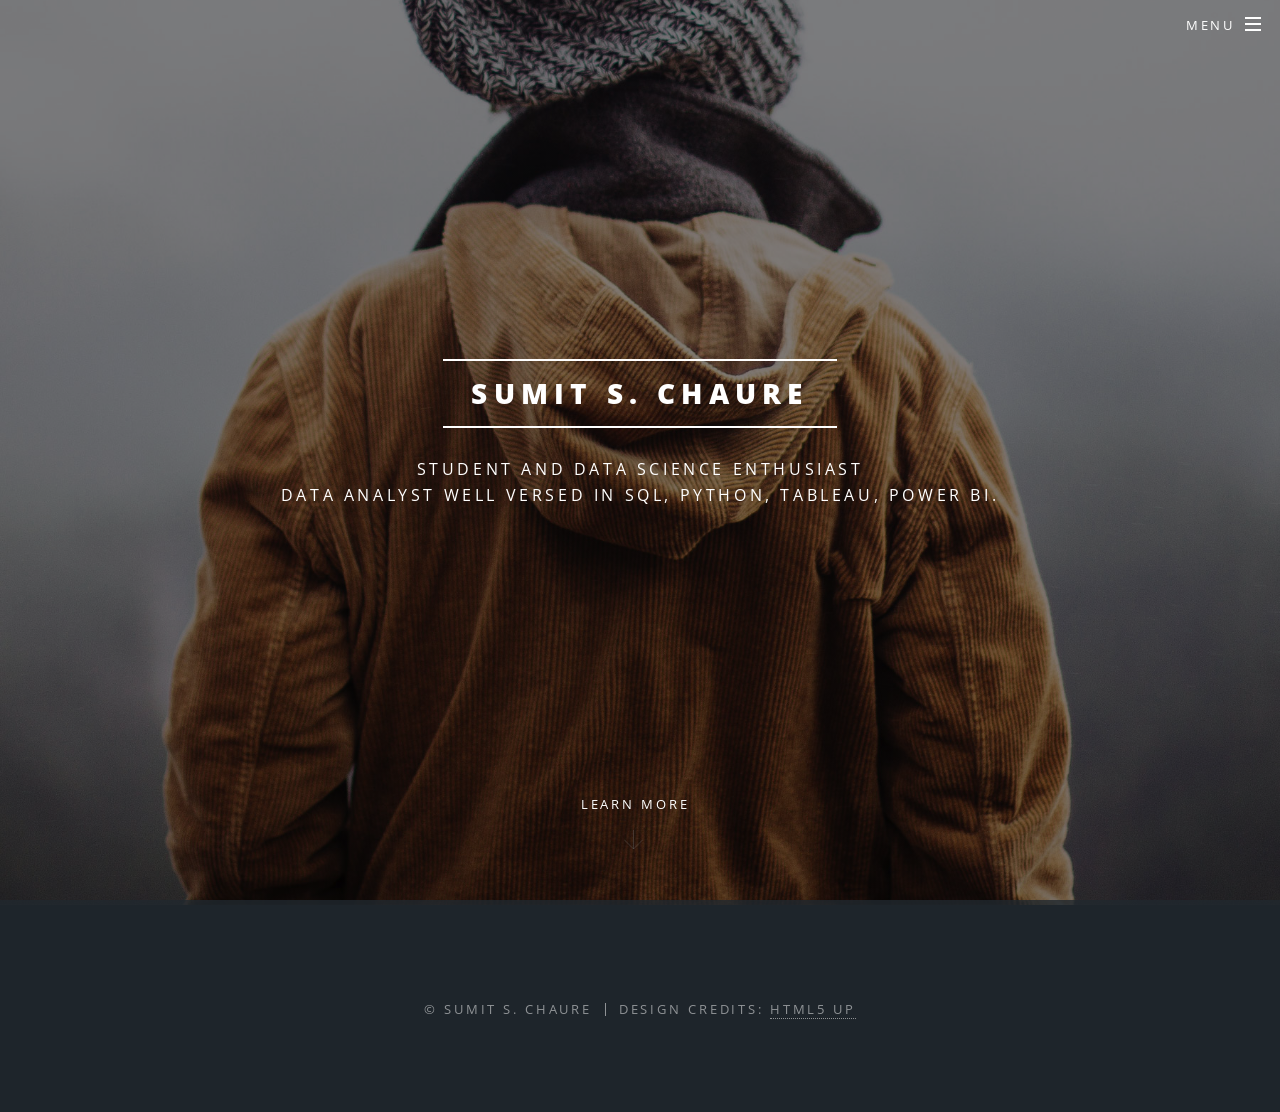
==== commit 6efab925: "Material UI Theme Minimal Portfolio Page (Updates Later)" ====
--- a/index.html
+++ b/index.html
@@ -144,21 +144,21 @@
 							</ul>
 						</div>
 					</section>
-
-				<!-- Footer 
+				-->
+				<!-- Footer -->
 					<footer id="footer">
-						<ul class="icons">
+						<!-- <ul class="icons">
 							<li><a href="#" class="icon brands fa-twitter"><span class="label">Twitter</span></a></li>
 							<li><a href="#" class="icon brands fa-facebook-f"><span class="label">Facebook</span></a></li>
 							<li><a href="#" class="icon brands fa-instagram"><span class="label">Instagram</span></a></li>
 							<li><a href="#" class="icon brands fa-dribbble"><span class="label">Dribbble</span></a></li>
 							<li><a href="#" class="icon solid fa-envelope"><span class="label">Email</span></a></li>
-						</ul>
+						</ul> -->
 						<ul class="copyright">
-							<li>&copy; Sumit</li><li>Design: <a href="http://html5up.net">HTML5 UP</a></li>
+							<li>&copy; Sumit S. Chaure</li><li>Design Credits: <a href="https://html5up.net/spectral">HTML5 UP</a></li>
 						</ul>
 					</footer>
-				-->
+				
 			</div>
 
 		<!-- Scripts -->
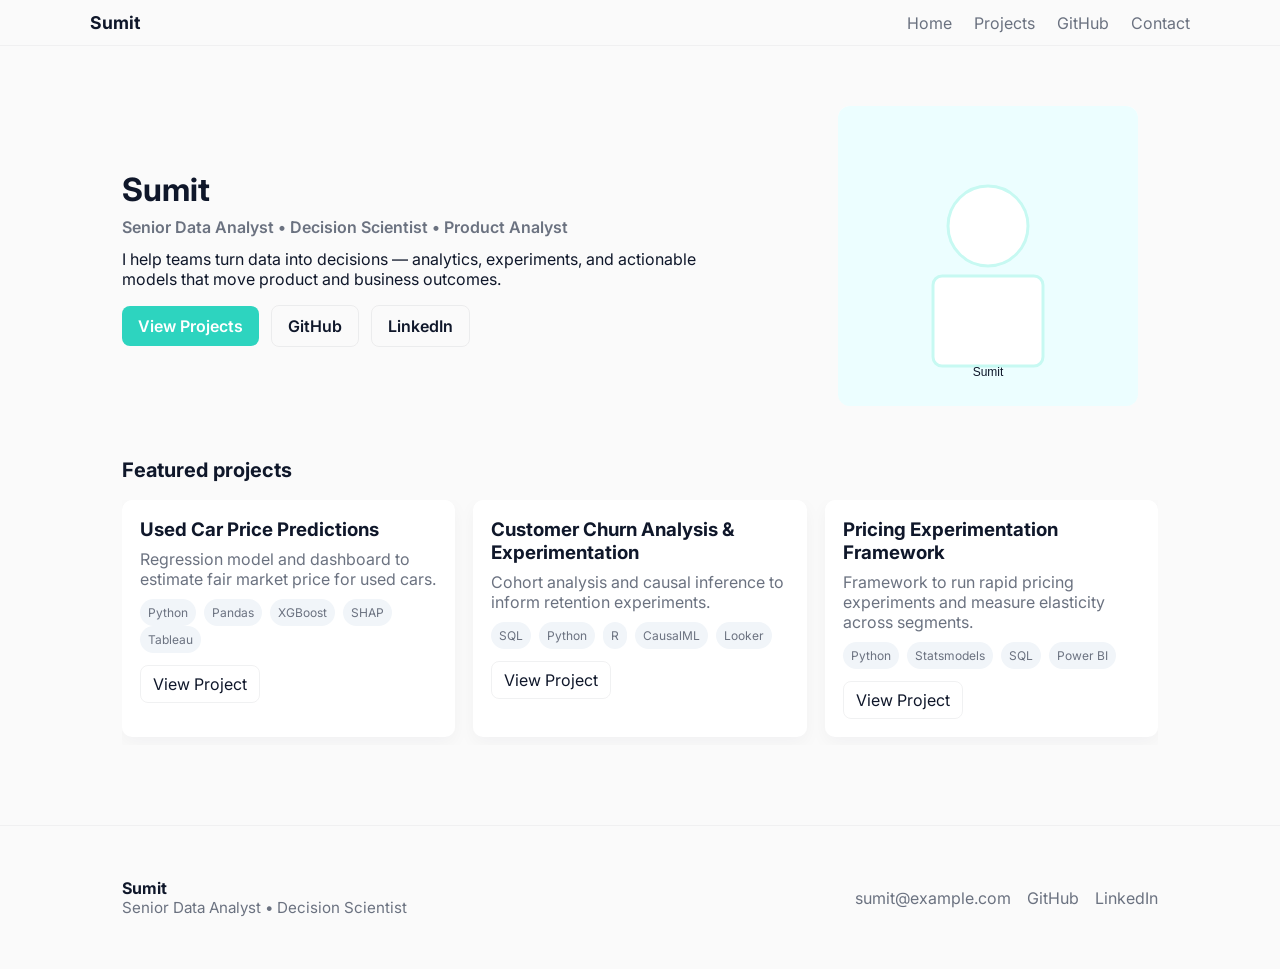
==== commit b14562aa: "Add minimal modern portfolio site (index, projects, project, assets, data, README)" ====
--- a/index.html
+++ b/index.html
@@ -1,174 +1,66 @@
-<!DOCTYPE HTML>
-<!--
-	Spectral by HTML5 UP
-	html5up.net | @ajlkn
-	Free for personal and commercial use under the CCA 3.0 license (html5up.net/license)
--->
-<html>
-	<head>
-		<title>Sumit Data Science Landing Page</title>
-		<meta charset="utf-8" />
-		<meta name="viewport" content="width=device-width, initial-scale=1, user-scalable=no" />
-		<link rel="stylesheet" href="assets/css/index.css" />
-		<noscript><link rel="stylesheet" href="assets/css/indexNoscript.css" /></noscript>
-	</head>
-	<body class="landing is-preload">
+<!doctype html>
+<html lang="en">
+<head>
+  <meta charset="utf-8" />
+  <meta name="viewport" content="width=device-width,initial-scale=1" />
+  <title>Sumit — Senior Data Analyst | Decision Scientist</title>
+  <link rel="preconnect" href="https://fonts.gstatic.com" crossorigin>
+  <link href="https://fonts.googleapis.com/css2?family=Inter:wght@300;400;600;700&display=swap" rel="stylesheet">
+  <link rel="stylesheet" href="/assets/css/style.css">
+</head>
+<body class="fade-in">
+  <header class="site-header">
+    <div class="container header-inner">
+      <div class="brand">
+        <a href="/">Sumit</a>
+      </div>
+      <nav class="nav">
+        <a href="/">Home</a>
+        <a href="/projects.html">Projects</a>
+        <a href="https://github.com/Sumit-SC" target="_blank" rel="noopener">GitHub</a>
+        <a href="#contact">Contact</a>
+      </nav>
+    </div>
+  </header>
 
-		<!-- Page Wrapper -->
-			<div id="page-wrapper">
+  <main class="container">
+    <section class="hero">
+      <div class="hero-text">
+        <h1>Sumit</h1>
+        <p class="title">Senior Data Analyst • Decision Scientist • Product Analyst</p>
+        <p class="lead">I help teams turn data into decisions — analytics, experiments, and actionable models that move product and business outcomes.</p>
+        <div class="cta-row">
+          <a class="btn" href="/projects.html">View Projects</a>
+          <a class="btn btn-outline" href="https://github.com/Sumit-SC" target="_blank" rel="noopener">GitHub</a>
+          <a class="btn btn-outline" href="https://www.linkedin.com/" target="_blank" rel="noopener">LinkedIn</a>
+        </div>
+      </div>
+      <div class="hero-media">
+        <img src="/assets/images/avatar.svg" alt="Sumit avatar" />
+      </div>
+    </section>
 
-				<!-- Header -->
-					<header id="header" class="alt">
-						<h1><a href="index.html">DS-Portfolio</a></h1>
-						<nav id="nav">
-							<ul>
-								<li class="special">
-									<a href="#menu" class="menuToggle"><span>Menu</span></a>
-									<div id="menu">
-										<ul>
-											<li><a href="home.html">Home</a></li>
-											<li><a href="projects.html">Projects</a></li>
-											<li><a href="about.html">About Me</a></li>
-											<li><a href="contact.html">Contact Page</a></li>
-											<li><a href="socialhandles.html">Social Handles</a></li>
-										</ul>
-									</div>
-								</li>
-							</ul>
-						</nav>
-					</header>
+    <section>
+      <h2 class="section-title">Featured projects</h2>
+      <div id="featured" class="grid grid-featured" aria-live="polite"></div>
+    </section>
 
-				<!-- Banner -->
-					<section id="banner">
-						<div class="inner">
-							<h2>Sumit S. Chaure</h2>
-							<p>Student and Data Science Enthusiast<br />
-								Data Analyst well versed in SQL, Python, Tableau, Power BI.<br /></a></p>
-							<!-- <ul class="actions special">
-								<li><a href="#" class="button primary">Activate</a></li>
-							</ul> -->
-						</div>
-						<a href="home.html" class="more scrolly">Learn More</a>
-					</section>
+  </main>
 
-			<!--
-				<!-- One 
-					<section id="one" class="wrapper style1 special">
-						<div class="inner">
-							<header class="major">
-								<h2>Arcu aliquet vel lobortis ata nisl<br />
-								eget augue amet aliquet nisl cep donec</h2>
-								<p>Aliquam ut ex ut augue consectetur interdum. Donec amet imperdiet eleifend<br />
-								fringilla tincidunt. Nullam dui leo Aenean mi ligula, rhoncus ullamcorper.</p>
-							</header>
-							<ul class="icons major">
-								<li><span class="icon fa-gem major style1"><span class="label">Lorem</span></span></li>
-								<li><span class="icon fa-heart major style2"><span class="label">Ipsum</span></span></li>
-								<li><span class="icon solid fa-code major style3"><span class="label">Dolor</span></span></li>
-							</ul>
-						</div>
-					</section>
+  <footer id="contact" class="site-footer">
+    <div class="container footer-inner">
+      <div>
+        <strong>Sumit</strong>
+        <div class="muted">Senior Data Analyst • Decision Scientist</div>
+      </div>
+      <div class="footer-links">
+        <a href="mailto:sumit@example.com">sumit@example.com</a>
+        <a href="https://github.com/Sumit-SC" target="_blank" rel="noopener">GitHub</a>
+        <a href="https://www.linkedin.com/" target="_blank" rel="noopener">LinkedIn</a>
+      </div>
+    </div>
+  </footer>
 
-				<!-- Two
-					<section id="two" class="wrapper alt style2">
-						<section class="spotlight">
-							<div class="image"><img src="images/pic01.jpg" alt="" /></div><div class="content">
-								<h2>Magna primis lobortis<br />
-								sed ullamcorper</h2>
-								<p>Aliquam ut ex ut augue consectetur interdum. Donec hendrerit imperdiet. Mauris eleifend fringilla nullam aenean mi ligula.</p>
-							</div>
-						</section>
-						<section class="spotlight">
-							<div class="image"><img src="images/pic02.jpg" alt="" /></div><div class="content">
-								<h2>Tortor dolore feugiat<br />
-								elementum magna</h2>
-								<p>Aliquam ut ex ut augue consectetur interdum. Donec hendrerit imperdiet. Mauris eleifend fringilla nullam aenean mi ligula.</p>
-							</div>
-						</section>
-						<section class="spotlight">
-							<div class="image"><img src="images/pic03.jpg" alt="" /></div><div class="content">
-								<h2>Augue eleifend aliquet<br />
-								sed condimentum</h2>
-								<p>Aliquam ut ex ut augue consectetur interdum. Donec hendrerit imperdiet. Mauris eleifend fringilla nullam aenean mi ligula.</p>
-							</div>
-						</section>
-					</section>
-
-				<!-- Three 
-					<section id="three" class="wrapper style3 special">
-						<div class="inner">
-							<header class="major">
-								<h2>Accumsan mus tortor nunc aliquet</h2>
-								<p>Aliquam ut ex ut augue consectetur interdum. Donec amet imperdiet eleifend<br />
-								fringilla tincidunt. Nullam dui leo Aenean mi ligula, rhoncus ullamcorper.</p>
-							</header>
-							<ul class="features">
-								<li class="icon fa-paper-plane">
-									<h3>Arcu accumsan</h3>
-									<p>Augue consectetur sed interdum imperdiet et ipsum. Mauris lorem tincidunt nullam amet leo Aenean ligula consequat consequat.</p>
-								</li>
-								<li class="icon solid fa-laptop">
-									<h3>Ac Augue Eget</h3>
-									<p>Augue consectetur sed interdum imperdiet et ipsum. Mauris lorem tincidunt nullam amet leo Aenean ligula consequat consequat.</p>
-								</li>
-								<li class="icon solid fa-code">
-									<h3>Mus Scelerisque</h3>
-									<p>Augue consectetur sed interdum imperdiet et ipsum. Mauris lorem tincidunt nullam amet leo Aenean ligula consequat consequat.</p>
-								</li>
-								<li class="icon solid fa-headphones-alt">
-									<h3>Mauris Imperdiet</h3>
-									<p>Augue consectetur sed interdum imperdiet et ipsum. Mauris lorem tincidunt nullam amet leo Aenean ligula consequat consequat.</p>
-								</li>
-								<li class="icon fa-heart">
-									<h3>Aenean Primis</h3>
-									<p>Augue consectetur sed interdum imperdiet et ipsum. Mauris lorem tincidunt nullam amet leo Aenean ligula consequat consequat.</p>
-								</li>
-								<li class="icon fa-flag">
-									<h3>Tortor Ut</h3>
-									<p>Augue consectetur sed interdum imperdiet et ipsum. Mauris lorem tincidunt nullam amet leo Aenean ligula consequat consequat.</p>
-								</li>
-							</ul>
-						</div>
-					</section>
-
-				<!-- CTA 
-					<section id="cta" class="wrapper style4">
-						<div class="inner">
-							<header>
-								<h2>Arcue ut vel commodo</h2>
-								<p>Aliquam ut ex ut augue consectetur interdum endrerit imperdiet amet eleifend fringilla.</p>
-							</header>
-							<ul class="actions stacked">
-								<li><a href="#" class="button fit primary">Activate</a></li>
-								<li><a href="#" class="button fit">Learn More</a></li>
-							</ul>
-						</div>
-					</section>
-				-->
-				<!-- Footer -->
-					<footer id="footer">
-						<!-- <ul class="icons">
-							<li><a href="#" class="icon brands fa-twitter"><span class="label">Twitter</span></a></li>
-							<li><a href="#" class="icon brands fa-facebook-f"><span class="label">Facebook</span></a></li>
-							<li><a href="#" class="icon brands fa-instagram"><span class="label">Instagram</span></a></li>
-							<li><a href="#" class="icon brands fa-dribbble"><span class="label">Dribbble</span></a></li>
-							<li><a href="#" class="icon solid fa-envelope"><span class="label">Email</span></a></li>
-						</ul> -->
-						<ul class="copyright">
-							<li>&copy; Sumit S. Chaure</li><li>Design Credits: <a href="https://html5up.net/spectral">HTML5 UP</a></li>
-						</ul>
-					</footer>
-				
-			</div>
-
-		<!-- Scripts -->
-			<script src="assets/js/jquery.min.js"></script>
-			<script src="assets/js/jquery.scrollex.min.js"></script>
-			<script src="assets/js/jquery.scrolly.min.js"></script>
-			<script src="assets/js/browser.min.js"></script>
-			<script src="assets/js/breakpoints.min.js"></script>
-			<script src="assets/js/util.js"></script>
-			<script src="assets/js/indexMain.js"></script>
-
-	</body>
-</html>+  <script src="/assets/js/main.js" type="module"></script>
+</body>
+</html>
--- a/assets/css/style.css
+++ b/assets/css/style.css
@@ -0,0 +1,49 @@
+:root{
+  --bg:#fafafa;
+  --card:#ffffff;
+  --muted:#6b7280;
+  --text:#0f172a;
+  --accent:#2DD4BF; /* teal */
+  --radius:10px;
+  --container:1100px;
+}
+*{box-sizing:border-box}
+html,body{height:100%}
+body{margin:0;font-family:Inter, ui-sans-serif, system-ui, -apple-system, "Segoe UI", Roboto, "Helvetica Neue", Arial; background:var(--bg); color:var(--text); -webkit-font-smoothing:antialiased}
+.container{max-width:var(--container);margin:0 auto;padding:32px}
+.header-inner{display:flex;align-items:center;justify-content:space-between;padding:12px 0}
+.brand a{font-weight:700;color:var(--text);text-decoration:none;font-size:1.1rem}
+.nav a{margin-left:18px;color:var(--muted);text-decoration:none}
+.site-header{position:sticky;top:0;background:rgba(250,250,250,0.85);backdrop-filter:blur(6px);border-bottom:1px solid rgba(15,23,42,0.04);z-index:40}
+.hero{display:grid;grid-template-columns:1fr 320px;gap:32px;align-items:center;margin-top:28px}
+.hero-text h1{margin:0;font-size:2rem}
+.title{margin:8px 0;color:var(--muted);font-weight:600}
+.lead{margin:12px 0;color:var(--text);max-width:60ch}
+.btn{display:inline-block;padding:10px 16px;border-radius:8px;background:var(--accent);color:white;text-decoration:none;font-weight:600;margin-right:8px}
+.btn-outline{background:transparent;border:1px solid rgba(15,23,42,0.06);color:var(--text)}
+.cta-row{margin-top:16px}
+.hero-media img{width:100%;max-width:300px;border-radius:12px;background:linear-gradient(180deg, #fff, #f3fdfb)}
+.section-title{margin-top:48px;font-size:1.25rem}
+.grid{display:grid;grid-template-columns:repeat(auto-fit,minmax(240px,1fr));gap:18px;margin-top:18px}
+.grid-featured{grid-auto-flow:column;grid-auto-columns:minmax(260px,1fr);overflow:auto;padding-bottom:8px}
+.card{background:var(--card);border-radius:var(--radius);padding:18px;box-shadow:0 6px 18px rgba(15,23,42,0.04);transition:transform .18s ease,box-shadow .18s ease}
+.card:hover{transform:translateY(-6px);box-shadow:0 18px 28px rgba(15,23,42,0.06)}
+.card h3{margin:0 0 8px 0}
+.card p{margin:0;color:var(--muted)}
+.tags{margin-top:10px}
+.tag{display:inline-block;background:#f1f5f9;color:var(--muted);padding:6px 8px;border-radius:999px;font-size:12px;margin-right:8px}
+.view-btn{display:inline-block;margin-top:12px;padding:8px 12px;border-radius:8px;background:transparent;border:1px solid rgba(15,23,42,0.06);text-decoration:none;color:var(--text)}
+.site-footer{border-top:1px solid rgba(15,23,42,0.04);margin-top:48px;padding:20px 0;background:transparent}
+.footer-inner{display:flex;justify-content:space-between;align-items:center}
+.footer-links a{margin-left:12px;color:var(--muted);text-decoration:none}
+.muted{color:var(--muted);font-size:0.95rem}
+.back-link{display:inline-block;margin:18px 0;color:var(--muted);text-decoration:none}
+.project-media{display:grid;grid-template-columns:1fr 360px;gap:18px;margin-top:18px}
+@media (max-width:880px){.hero{grid-template-columns:1fr;}.project-media{grid-template-columns:1fr}.grid-featured{grid-auto-flow:row} .container{padding:20px}}
+.fade-in{animation:fadeIn .32s ease both}
+@keyframes fadeIn{from{opacity:0;transform:translateY(6px)}to{opacity:1;transform:none}}
+.small-muted{color:var(--muted);font-size:0.95rem}
+.note{background:#fff8f5;border-left:4px solid var(--accent);padding:10px;border-radius:6px;margin-top:12px}
+
+/* simple utility */
+.text-center{text-align:center}
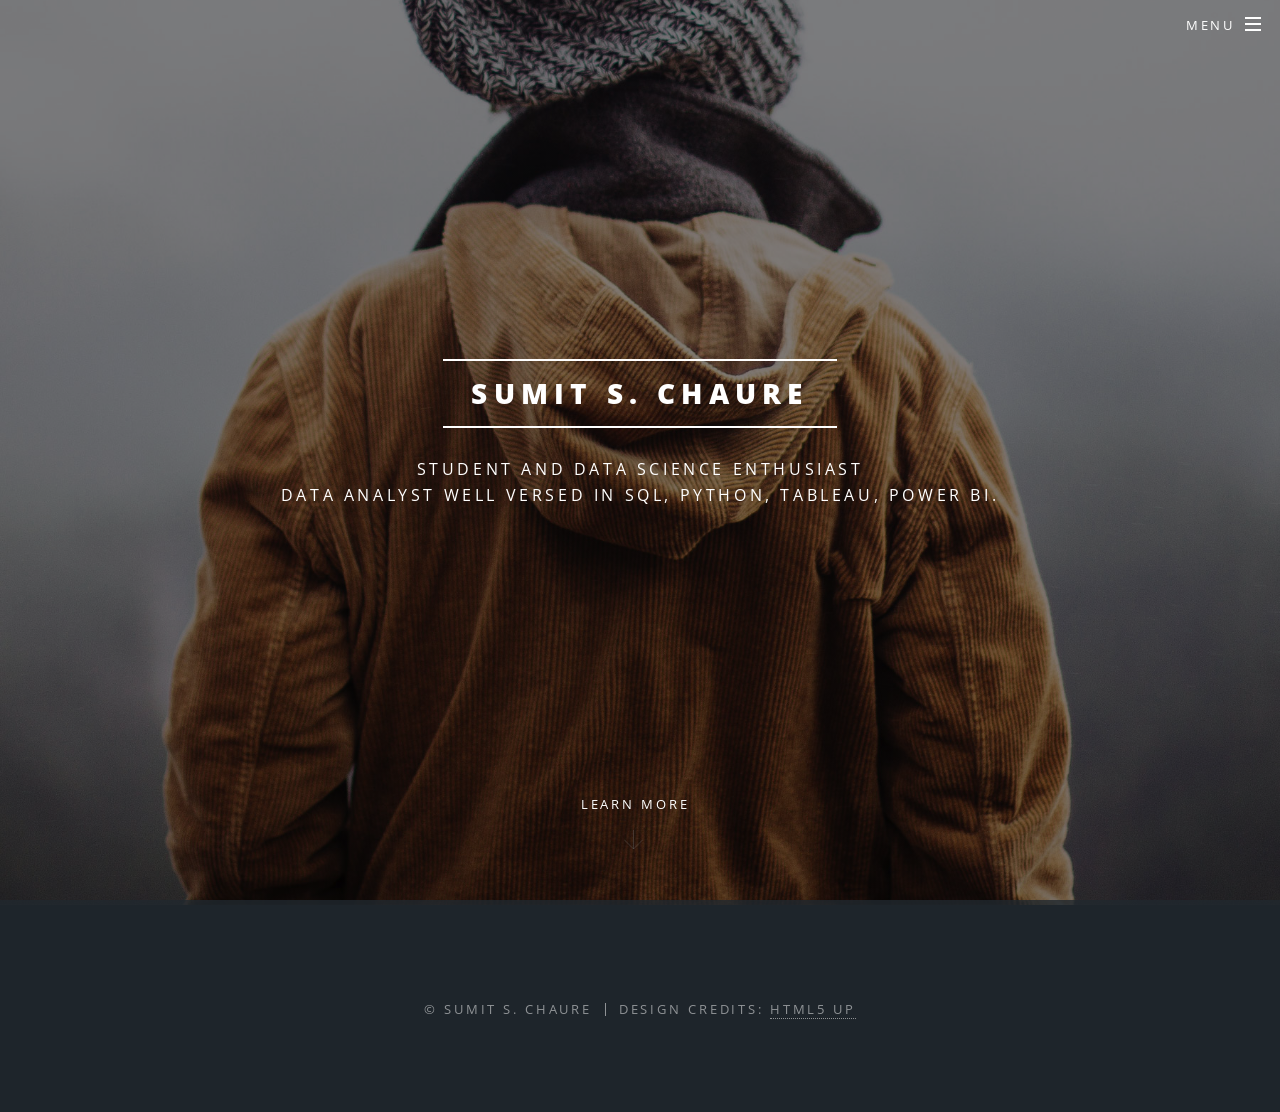
==== commit 210b76ea: "Portfolio redesign updates" ====
--- a/index.html
+++ b/index.html
@@ -1,66 +1,72 @@
-<!doctype html>
+<!DOCTYPE HTML>
+<!--
+	Spectral by HTML5 UP
+	html5up.net | @ajlkn
+	Free for personal and commercial use under the CCA 3.0 license (html5up.net/license)
+-->
 <html lang="en">
-<head>
-  <meta charset="utf-8" />
-  <meta name="viewport" content="width=device-width,initial-scale=1" />
-  <title>Sumit — Senior Data Analyst | Decision Scientist</title>
-  <link rel="preconnect" href="https://fonts.gstatic.com" crossorigin>
-  <link href="https://fonts.googleapis.com/css2?family=Inter:wght@300;400;600;700&display=swap" rel="stylesheet">
-  <link rel="stylesheet" href="/assets/css/style.css">
-</head>
-<body class="fade-in">
-  <header class="site-header">
-    <div class="container header-inner">
-      <div class="brand">
-        <a href="/">Sumit</a>
-      </div>
-      <nav class="nav">
-        <a href="/">Home</a>
-        <a href="/projects.html">Projects</a>
-        <a href="https://github.com/Sumit-SC" target="_blank" rel="noopener">GitHub</a>
-        <a href="#contact">Contact</a>
-      </nav>
-    </div>
-  </header>
+	<head>
+		<title>Sumit Data Science Landing Page</title>
+		<meta charset="utf-8" />
+		<meta name="viewport" content="width=device-width, initial-scale=1, user-scalable=no" />
+		<!-- Use Spectral CSS from backup folder -->
+		<link rel="stylesheet" href="_backup_old_portfolio/assets/css/index.css" />
+		<noscript><link rel="stylesheet" href="_backup_old_portfolio/assets/css/indexNoscript.css" /></noscript>
+	</head>
+	<body class="landing is-preload">
 
-  <main class="container">
-    <section class="hero">
-      <div class="hero-text">
-        <h1>Sumit</h1>
-        <p class="title">Senior Data Analyst • Decision Scientist • Product Analyst</p>
-        <p class="lead">I help teams turn data into decisions — analytics, experiments, and actionable models that move product and business outcomes.</p>
-        <div class="cta-row">
-          <a class="btn" href="/projects.html">View Projects</a>
-          <a class="btn btn-outline" href="https://github.com/Sumit-SC" target="_blank" rel="noopener">GitHub</a>
-          <a class="btn btn-outline" href="https://www.linkedin.com/" target="_blank" rel="noopener">LinkedIn</a>
-        </div>
-      </div>
-      <div class="hero-media">
-        <img src="/assets/images/avatar.svg" alt="Sumit avatar" />
-      </div>
-    </section>
+		<!-- Page Wrapper -->
+			<div id="page-wrapper">
 
-    <section>
-      <h2 class="section-title">Featured projects</h2>
-      <div id="featured" class="grid grid-featured" aria-live="polite"></div>
-    </section>
+				<!-- Header -->
+					<header id="header" class="alt">
+						<h1><a href="index.html">DS-Portfolio</a></h1>
+						<nav id="nav">
+							<ul>
+								<li class="special">
+									<a href="#menu" class="menuToggle"><span>Menu</span></a>
+									<div id="menu">
+										<ul>
+											<li><a href="homepage.html">Home</a></li>
+											<li><a href="homepage.html">Projects</a></li>
+											<li><a href="about.html">About Me</a></li>
+											<li><a href="resume.html">Resume</a></li>
+											<li><a href="contact.html">Contact Page</a></li>
+											<li><a href="socialhandles.html">Social Handles</a></li>
+										</ul>
+									</div>
+								</li>
+							</ul>
+						</nav>
+					</header>
 
-  </main>
+				<!-- Banner -->
+					<section id="banner">
+						<div class="inner">
+							<h2>Sumit S. Chaure</h2>
+							<p>Student and Data Science Enthusiast<br />
+								Data Analyst well versed in SQL, Python, Tableau, Power BI.<br /></p>
+						</div>
+						<a href="homepage.html" class="more scrolly">Learn More</a>
+					</section>
 
-  <footer id="contact" class="site-footer">
-    <div class="container footer-inner">
-      <div>
-        <strong>Sumit</strong>
-        <div class="muted">Senior Data Analyst • Decision Scientist</div>
-      </div>
-      <div class="footer-links">
-        <a href="mailto:sumit@example.com">sumit@example.com</a>
-        <a href="https://github.com/Sumit-SC" target="_blank" rel="noopener">GitHub</a>
-        <a href="https://www.linkedin.com/" target="_blank" rel="noopener">LinkedIn</a>
-      </div>
-    </div>
-  </footer>
+				<!-- Footer -->
+					<footer id="footer">
+						<ul class="copyright">
+							<li>&copy; Sumit S. Chaure</li><li>Design Credits: <a href="https://html5up.net/spectral">HTML5 UP</a></li>
+						</ul>
+					</footer>
+				
+			</div>
 
-  <script src="/assets/js/main.js" type="module"></script>
-</body>
+		<!-- Spectral Scripts from backup folder -->
+			<script src="_backup_old_portfolio/assets/js/jquery.min.js"></script>
+			<script src="_backup_old_portfolio/assets/js/jquery.scrollex.min.js"></script>
+			<script src="_backup_old_portfolio/assets/js/jquery.scrolly.min.js"></script>
+			<script src="_backup_old_portfolio/assets/js/browser.min.js"></script>
+			<script src="_backup_old_portfolio/assets/js/breakpoints.min.js"></script>
+			<script src="_backup_old_portfolio/assets/js/util.js"></script>
+			<script src="_backup_old_portfolio/assets/js/indexMain.js"></script>
+
+	</body>
 </html>
--- a/_backup_old_portfolio/assets/css/index.css
+++ b/_backup_old_portfolio/assets/css/index.css
@@ -0,0 +1,3999 @@
+@import url(fontawesome-all.min.css);
+@import url("https://fonts.googleapis.com/css?family=Open+Sans:400,400italic,600,600italic,800,800italic");
+
+/*
+	Spectral by HTML5 UP
+	html5up.net | @ajlkn
+	Free for personal and commercial use under the CCA 3.0 license (html5up.net/license)
+*/
+
+html, body, div, span, applet, object,
+iframe, h1, h2, h3, h4, h5, h6, p, blockquote,
+pre, a, abbr, acronym, address, big, cite,
+code, del, dfn, em, img, ins, kbd, q, s, samp,
+small, strike, strong, sub, sup, tt, var, b,
+u, i, center, dl, dt, dd, ol, ul, li, fieldset,
+form, label, legend, table, caption, tbody,
+tfoot, thead, tr, th, td, article, aside,
+canvas, details, embed, figure, figcaption,
+footer, header, hgroup, menu, nav, output, ruby,
+section, summary, time, mark, audio, video {
+	margin: 0;
+	padding: 0;
+	border: 0;
+	font-size: 100%;
+	font: inherit;
+	vertical-align: baseline;}
+
+article, aside, details, figcaption, figure,
+footer, header, hgroup, menu, nav, section {
+	display: block;}
+
+body {
+	line-height: 1;
+}
+
+ol, ul {
+	list-style: none;
+}
+
+blockquote, q {
+	quotes: none;
+}
+
+	blockquote:before, blockquote:after, q:before, q:after {
+		content: '';
+		content: none;
+	}
+
+table {
+	border-collapse: collapse;
+	border-spacing: 0;
+}
+
+body {
+	-webkit-text-size-adjust: none;
+}
+
+mark {
+	background-color: transparent;
+	color: inherit;
+}
+
+input::-moz-focus-inner {
+	border: 0;
+	padding: 0;
+}
+
+input, select, textarea {
+	-moz-appearance: none;
+	-webkit-appearance: none;
+	-ms-appearance: none;
+	appearance: none;
+}
+
+/* Basic */
+
+	@-ms-viewport {
+		width: device-width;
+	}
+
+	html {
+		box-sizing: border-box;
+	}
+
+	*, *:before, *:after {
+		box-sizing: inherit;
+	}
+
+	body {
+		background: #2e3842;
+	}
+
+		body.is-preload *, body.is-preload *:before, body.is-preload *:after {
+			-moz-animation: none !important;
+			-webkit-animation: none !important;
+			-ms-animation: none !important;
+			animation: none !important;
+			-moz-transition: none !important;
+			-webkit-transition: none !important;
+			-ms-transition: none !important;
+			transition: none !important;
+		}
+
+	body, input, select, textarea {
+		color: #fff;
+		font-family: "Open Sans", Helvetica, sans-serif;
+		font-size: 15pt;
+		font-weight: 400;
+		letter-spacing: 0.075em;
+		line-height: 1.65em;
+	}
+
+		@media screen and (max-width: 1680px) {
+
+			body, input, select, textarea {
+				font-size: 13pt;
+			}
+
+		}
+
+		@media screen and (max-width: 1280px) {
+
+			body, input, select, textarea {
+				font-size: 12pt;
+			}
+
+		}
+
+		@media screen and (max-width: 736px) {
+
+			body, input, select, textarea {
+				font-size: 11pt;
+				letter-spacing: 0.0375em;
+			}
+
+		}
+
+	a {
+		-moz-transition: color 0.2s ease, border-bottom-color 0.2s ease;
+		-webkit-transition: color 0.2s ease, border-bottom-color 0.2s ease;
+		-ms-transition: color 0.2s ease, border-bottom-color 0.2s ease;
+		transition: color 0.2s ease, border-bottom-color 0.2s ease;
+		border-bottom: dotted 1px;
+		color: inherit;
+		text-decoration: none;
+	}
+
+		a:hover {
+			border-bottom-color: transparent;
+		}
+
+	strong, b {
+		color: #fff;
+		font-weight: 600;
+	}
+
+	em, i {
+		font-style: italic;
+	}
+
+	p {
+		margin: 0 0 2em 0;
+	}
+
+	h1, h2, h3, h4, h5, h6 {
+		color: #fff;
+		font-weight: 800;
+		letter-spacing: 0.225em;
+		line-height: 1em;
+		margin: 0 0 1em 0;
+		text-transform: uppercase;
+	}
+
+		h1 a, h2 a, h3 a, h4 a, h5 a, h6 a {
+			color: inherit;
+			text-decoration: none;
+		}
+
+	h2 {
+		font-size: 1.35em;
+		line-height: 1.75em;
+	}
+
+		@media screen and (max-width: 736px) {
+
+			h2 {
+				font-size: 1.1em;
+				line-height: 1.65em;
+			}
+
+		}
+
+	h3 {
+		font-size: 1.15em;
+		line-height: 1.75em;
+	}
+
+		@media screen and (max-width: 736px) {
+
+			h3 {
+				font-size: 1em;
+				line-height: 1.65em;
+			}
+
+		}
+
+	h4 {
+		font-size: 1em;
+		line-height: 1.5em;
+	}
+
+	h5 {
+		font-size: 0.8em;
+		line-height: 1.5em;
+	}
+
+	h6 {
+		font-size: 0.7em;
+		line-height: 1.5em;
+	}
+
+	sub {
+		font-size: 0.8em;
+		position: relative;
+		top: 0.5em;
+	}
+
+	sup {
+		font-size: 0.8em;
+		position: relative;
+		top: -0.5em;
+	}
+
+	hr {
+		border: 0;
+		border-bottom: solid 2px #fff;
+		margin: 3em 0;
+	}
+
+		hr.major {
+			margin: 4.5em 0;
+		}
+
+	blockquote {
+		border-left: solid 4px #fff;
+		font-style: italic;
+		margin: 0 0 2em 0;
+		padding: 0.5em 0 0.5em 2em;
+	}
+
+	code {
+		background: rgba(144, 144, 144, 0.25);
+		border-radius: 3px;
+		font-family: "Courier New", monospace;
+		font-size: 0.9em;
+		letter-spacing: 0;
+		margin: 0 0.25em;
+		padding: 0.25em 0.65em;
+	}
+
+	pre {
+		-webkit-overflow-scrolling: touch;
+		font-family: "Courier New", monospace;
+		font-size: 0.9em;
+		margin: 0 0 2em 0;
+	}
+
+		pre code {
+			display: block;
+			line-height: 1.75em;
+			padding: 1em 1.5em;
+			overflow-x: auto;
+		}
+
+	.align-left {
+		text-align: left;
+	}
+
+	.align-center {
+		text-align: center;
+	}
+
+	.align-right {
+		text-align: right;
+	}
+
+/* Row */
+
+	.row {
+		display: flex;
+		flex-wrap: wrap;
+		box-sizing: border-box;
+		align-items: stretch;
+	}
+
+		.row > * {
+			box-sizing: border-box;
+		}
+
+		.row.gtr-uniform > * > :last-child {
+			margin-bottom: 0;
+		}
+
+		.row.aln-left {
+			justify-content: flex-start;
+		}
+
+		.row.aln-center {
+			justify-content: center;
+		}
+
+		.row.aln-right {
+			justify-content: flex-end;
+		}
+
+		.row.aln-top {
+			align-items: flex-start;
+		}
+
+		.row.aln-middle {
+			align-items: center;
+		}
+
+		.row.aln-bottom {
+			align-items: flex-end;
+		}
+
+		.row > .imp {
+			order: -1;
+		}
+
+		.row > .col-1 {
+			width: 8.33333%;
+		}
+
+		.row > .off-1 {
+			margin-left: 8.33333%;
+		}
+
+		.row > .col-2 {
+			width: 16.66667%;
+		}
+
+		.row > .off-2 {
+			margin-left: 16.66667%;
+		}
+
+		.row > .col-3 {
+			width: 25%;
+		}
+
+		.row > .off-3 {
+			margin-left: 25%;
+		}
+
+		.row > .col-4 {
+			width: 33.33333%;
+		}
+
+		.row > .off-4 {
+			margin-left: 33.33333%;
+		}
+
+		.row > .col-5 {
+			width: 41.66667%;
+		}
+
+		.row > .off-5 {
+			margin-left: 41.66667%;
+		}
+
+		.row > .col-6 {
+			width: 50%;
+		}
+
+		.row > .off-6 {
+			margin-left: 50%;
+		}
+
+		.row > .col-7 {
+			width: 58.33333%;
+		}
+
+		.row > .off-7 {
+			margin-left: 58.33333%;
+		}
+
+		.row > .col-8 {
+			width: 66.66667%;
+		}
+
+		.row > .off-8 {
+			margin-left: 66.66667%;
+		}
+
+		.row > .col-9 {
+			width: 75%;
+		}
+
+		.row > .off-9 {
+			margin-left: 75%;
+		}
+
+		.row > .col-10 {
+			width: 83.33333%;
+		}
+
+		.row > .off-10 {
+			margin-left: 83.33333%;
+		}
+
+		.row > .col-11 {
+			width: 91.66667%;
+		}
+
+		.row > .off-11 {
+			margin-left: 91.66667%;
+		}
+
+		.row > .col-12 {
+			width: 100%;
+		}
+
+		.row > .off-12 {
+			margin-left: 100%;
+		}
+
+		.row.gtr-0 {
+			margin-top: 0;
+			margin-left: 0em;
+		}
+
+			.row.gtr-0 > * {
+				padding: 0 0 0 0em;
+			}
+
+			.row.gtr-0.gtr-uniform {
+				margin-top: 0em;
+			}
+
+				.row.gtr-0.gtr-uniform > * {
+					padding-top: 0em;
+				}
+
+		.row.gtr-25 {
+			margin-top: 0;
+			margin-left: -0.375em;
+		}
+
+			.row.gtr-25 > * {
+				padding: 0 0 0 0.375em;
+			}
+
+			.row.gtr-25.gtr-uniform {
+				margin-top: -0.375em;
+			}
+
+				.row.gtr-25.gtr-uniform > * {
+					padding-top: 0.375em;
+				}
+
+		.row.gtr-50 {
+			margin-top: 0;
+			margin-left: -0.75em;
+		}
+
+			.row.gtr-50 > * {
+				padding: 0 0 0 0.75em;
+			}
+
+			.row.gtr-50.gtr-uniform {
+				margin-top: -0.75em;
+			}
+
+				.row.gtr-50.gtr-uniform > * {
+					padding-top: 0.75em;
+				}
+
+		.row {
+			margin-top: 0;
+			margin-left: -1.5em;
+		}
+
+			.row > * {
+				padding: 0 0 0 1.5em;
+			}
+
+			.row.gtr-uniform {
+				margin-top: -1.5em;
+			}
+
+				.row.gtr-uniform > * {
+					padding-top: 1.5em;
+				}
+
+		.row.gtr-150 {
+			margin-top: 0;
+			margin-left: -2.25em;
+		}
+
+			.row.gtr-150 > * {
+				padding: 0 0 0 2.25em;
+			}
+
+			.row.gtr-150.gtr-uniform {
+				margin-top: -2.25em;
+			}
+
+				.row.gtr-150.gtr-uniform > * {
+					padding-top: 2.25em;
+				}
+
+		.row.gtr-200 {
+			margin-top: 0;
+			margin-left: -3em;
+		}
+
+			.row.gtr-200 > * {
+				padding: 0 0 0 3em;
+			}
+
+			.row.gtr-200.gtr-uniform {
+				margin-top: -3em;
+			}
+
+				.row.gtr-200.gtr-uniform > * {
+					padding-top: 3em;
+				}
+
+		@media screen and (max-width: 1680px) {
+
+			.row {
+				display: flex;
+				flex-wrap: wrap;
+				box-sizing: border-box;
+				align-items: stretch;
+			}
+
+				.row > * {
+					box-sizing: border-box;
+				}
+
+				.row.gtr-uniform > * > :last-child {
+					margin-bottom: 0;
+				}
+
+				.row.aln-left {
+					justify-content: flex-start;
+				}
+
+				.row.aln-center {
+					justify-content: center;
+				}
+
+				.row.aln-right {
+					justify-content: flex-end;
+				}
+
+				.row.aln-top {
+					align-items: flex-start;
+				}
+
+				.row.aln-middle {
+					align-items: center;
+				}
+
+				.row.aln-bottom {
+					align-items: flex-end;
+				}
+
+				.row > .imp-xlarge {
+					order: -1;
+				}
+
+				.row > .col-1-xlarge {
+					width: 8.33333%;
+				}
+
+				.row > .off-1-xlarge {
+					margin-left: 8.33333%;
+				}
+
+				.row > .col-2-xlarge {
+					width: 16.66667%;
+				}
+
+				.row > .off-2-xlarge {
+					margin-left: 16.66667%;
+				}
+
+				.row > .col-3-xlarge {
+					width: 25%;
+				}
+
+				.row > .off-3-xlarge {
+					margin-left: 25%;
+				}
+
+				.row > .col-4-xlarge {
+					width: 33.33333%;
+				}
+
+				.row > .off-4-xlarge {
+					margin-left: 33.33333%;
+				}
+
+				.row > .col-5-xlarge {
+					width: 41.66667%;
+				}
+
+				.row > .off-5-xlarge {
+					margin-left: 41.66667%;
+				}
+
+				.row > .col-6-xlarge {
+					width: 50%;
+				}
+
+				.row > .off-6-xlarge {
+					margin-left: 50%;
+				}
+
+				.row > .col-7-xlarge {
+					width: 58.33333%;
+				}
+
+				.row > .off-7-xlarge {
+					margin-left: 58.33333%;
+				}
+
+				.row > .col-8-xlarge {
+					width: 66.66667%;
+				}
+
+				.row > .off-8-xlarge {
+					margin-left: 66.66667%;
+				}
+
+				.row > .col-9-xlarge {
+					width: 75%;
+				}
+
+				.row > .off-9-xlarge {
+					margin-left: 75%;
+				}
+
+				.row > .col-10-xlarge {
+					width: 83.33333%;
+				}
+
+				.row > .off-10-xlarge {
+					margin-left: 83.33333%;
+				}
+
+				.row > .col-11-xlarge {
+					width: 91.66667%;
+				}
+
+				.row > .off-11-xlarge {
+					margin-left: 91.66667%;
+				}
+
+				.row > .col-12-xlarge {
+					width: 100%;
+				}
+
+				.row > .off-12-xlarge {
+					margin-left: 100%;
+				}
+
+				.row.gtr-0 {
+					margin-top: 0;
+					margin-left: 0em;
+				}
+
+					.row.gtr-0 > * {
+						padding: 0 0 0 0em;
+					}
+
+					.row.gtr-0.gtr-uniform {
+						margin-top: 0em;
+					}
+
+						.row.gtr-0.gtr-uniform > * {
+							padding-top: 0em;
+						}
+
+				.row.gtr-25 {
+					margin-top: 0;
+					margin-left: -0.375em;
+				}
+
+					.row.gtr-25 > * {
+						padding: 0 0 0 0.375em;
+					}
+
+					.row.gtr-25.gtr-uniform {
+						margin-top: -0.375em;
+					}
+
+						.row.gtr-25.gtr-uniform > * {
+							padding-top: 0.375em;
+						}
+
+				.row.gtr-50 {
+					margin-top: 0;
+					margin-left: -0.75em;
+				}
+
+					.row.gtr-50 > * {
+						padding: 0 0 0 0.75em;
+					}
+
+					.row.gtr-50.gtr-uniform {
+						margin-top: -0.75em;
+					}
+
+						.row.gtr-50.gtr-uniform > * {
+							padding-top: 0.75em;
+						}
+
+				.row {
+					margin-top: 0;
+					margin-left: -1.5em;
+				}
+
+					.row > * {
+						padding: 0 0 0 1.5em;
+					}
+
+					.row.gtr-uniform {
+						margin-top: -1.5em;
+					}
+
+						.row.gtr-uniform > * {
+							padding-top: 1.5em;
+						}
+
+				.row.gtr-150 {
+					margin-top: 0;
+					margin-left: -2.25em;
+				}
+
+					.row.gtr-150 > * {
+						padding: 0 0 0 2.25em;
+					}
+
+					.row.gtr-150.gtr-uniform {
+						margin-top: -2.25em;
+					}
+
+						.row.gtr-150.gtr-uniform > * {
+							padding-top: 2.25em;
+						}
+
+				.row.gtr-200 {
+					margin-top: 0;
+					margin-left: -3em;
+				}
+
+					.row.gtr-200 > * {
+						padding: 0 0 0 3em;
+					}
+
+					.row.gtr-200.gtr-uniform {
+						margin-top: -3em;
+					}
+
+						.row.gtr-200.gtr-uniform > * {
+							padding-top: 3em;
+						}
+
+		}
+
+		@media screen and (max-width: 1280px) {
+
+			.row {
+				display: flex;
+				flex-wrap: wrap;
+				box-sizing: border-box;
+				align-items: stretch;
+			}
+
+				.row > * {
+					box-sizing: border-box;
+				}
+
+				.row.gtr-uniform > * > :last-child {
+					margin-bottom: 0;
+				}
+
+				.row.aln-left {
+					justify-content: flex-start;
+				}
+
+				.row.aln-center {
+					justify-content: center;
+				}
+
+				.row.aln-right {
+					justify-content: flex-end;
+				}
+
+				.row.aln-top {
+					align-items: flex-start;
+				}
+
+				.row.aln-middle {
+					align-items: center;
+				}
+
+				.row.aln-bottom {
+					align-items: flex-end;
+				}
+
+				.row > .imp-large {
+					order: -1;
+				}
+
+				.row > .col-1-large {
+					width: 8.33333%;
+				}
+
+				.row > .off-1-large {
+					margin-left: 8.33333%;
+				}
+
+				.row > .col-2-large {
+					width: 16.66667%;
+				}
+
+				.row > .off-2-large {
+					margin-left: 16.66667%;
+				}
+
+				.row > .col-3-large {
+					width: 25%;
+				}
+
+				.row > .off-3-large {
+					margin-left: 25%;
+				}
+
+				.row > .col-4-large {
+					width: 33.33333%;
+				}
+
+				.row > .off-4-large {
+					margin-left: 33.33333%;
+				}
+
+				.row > .col-5-large {
+					width: 41.66667%;
+				}
+
+				.row > .off-5-large {
+					margin-left: 41.66667%;
+				}
+
+				.row > .col-6-large {
+					width: 50%;
+				}
+
+				.row > .off-6-large {
+					margin-left: 50%;
+				}
+
+				.row > .col-7-large {
+					width: 58.33333%;
+				}
+
+				.row > .off-7-large {
+					margin-left: 58.33333%;
+				}
+
+				.row > .col-8-large {
+					width: 66.66667%;
+				}
+
+				.row > .off-8-large {
+					margin-left: 66.66667%;
+				}
+
+				.row > .col-9-large {
+					width: 75%;
+				}
+
+				.row > .off-9-large {
+					margin-left: 75%;
+				}
+
+				.row > .col-10-large {
+					width: 83.33333%;
+				}
+
+				.row > .off-10-large {
+					margin-left: 83.33333%;
+				}
+
+				.row > .col-11-large {
+					width: 91.66667%;
+				}
+
+				.row > .off-11-large {
+					margin-left: 91.66667%;
+				}
+
+				.row > .col-12-large {
+					width: 100%;
+				}
+
+				.row > .off-12-large {
+					margin-left: 100%;
+				}
+
+				.row.gtr-0 {
+					margin-top: 0;
+					margin-left: 0em;
+				}
+
+					.row.gtr-0 > * {
+						padding: 0 0 0 0em;
+					}
+
+					.row.gtr-0.gtr-uniform {
+						margin-top: 0em;
+					}
+
+						.row.gtr-0.gtr-uniform > * {
+							padding-top: 0em;
+						}
+
+				.row.gtr-25 {
+					margin-top: 0;
+					margin-left: -0.375em;
+				}
+
+					.row.gtr-25 > * {
+						padding: 0 0 0 0.375em;
+					}
+
+					.row.gtr-25.gtr-uniform {
+						margin-top: -0.375em;
+					}
+
+						.row.gtr-25.gtr-uniform > * {
+							padding-top: 0.375em;
+						}
+
+				.row.gtr-50 {
+					margin-top: 0;
+					margin-left: -0.75em;
+				}
+
+					.row.gtr-50 > * {
+						padding: 0 0 0 0.75em;
+					}
+
+					.row.gtr-50.gtr-uniform {
+						margin-top: -0.75em;
+					}
+
+						.row.gtr-50.gtr-uniform > * {
+							padding-top: 0.75em;
+						}
+
+				.row {
+					margin-top: 0;
+					margin-left: -1.5em;
+				}
+
+					.row > * {
+						padding: 0 0 0 1.5em;
+					}
+
+					.row.gtr-uniform {
+						margin-top: -1.5em;
+					}
+
+						.row.gtr-uniform > * {
+							padding-top: 1.5em;
+						}
+
+				.row.gtr-150 {
+					margin-top: 0;
+					margin-left: -2.25em;
+				}
+
+					.row.gtr-150 > * {
+						padding: 0 0 0 2.25em;
+					}
+
+					.row.gtr-150.gtr-uniform {
+						margin-top: -2.25em;
+					}
+
+						.row.gtr-150.gtr-uniform > * {
+							padding-top: 2.25em;
+						}
+
+				.row.gtr-200 {
+					margin-top: 0;
+					margin-left: -3em;
+				}
+
+					.row.gtr-200 > * {
+						padding: 0 0 0 3em;
+					}
+
+					.row.gtr-200.gtr-uniform {
+						margin-top: -3em;
+					}
+
+						.row.gtr-200.gtr-uniform > * {
+							padding-top: 3em;
+						}
+
+		}
+
+		@media screen and (max-width: 980px) {
+
+			.row {
+				display: flex;
+				flex-wrap: wrap;
+				box-sizing: border-box;
+				align-items: stretch;
+			}
+
+				.row > * {
+					box-sizing: border-box;
+				}
+
+				.row.gtr-uniform > * > :last-child {
+					margin-bottom: 0;
+				}
+
+				.row.aln-left {
+					justify-content: flex-start;
+				}
+
+				.row.aln-center {
+					justify-content: center;
+				}
+
+				.row.aln-right {
+					justify-content: flex-end;
+				}
+
+				.row.aln-top {
+					align-items: flex-start;
+				}
+
+				.row.aln-middle {
+					align-items: center;
+				}
+
+				.row.aln-bottom {
+					align-items: flex-end;
+				}
+
+				.row > .imp-medium {
+					order: -1;
+				}
+
+				.row > .col-1-medium {
+					width: 8.33333%;
+				}
+
+				.row > .off-1-medium {
+					margin-left: 8.33333%;
+				}
+
+				.row > .col-2-medium {
+					width: 16.66667%;
+				}
+
+				.row > .off-2-medium {
+					margin-left: 16.66667%;
+				}
+
+				.row > .col-3-medium {
+					width: 25%;
+				}
+
+				.row > .off-3-medium {
+					margin-left: 25%;
+				}
+
+				.row > .col-4-medium {
+					width: 33.33333%;
+				}
+
+				.row > .off-4-medium {
+					margin-left: 33.33333%;
+				}
+
+				.row > .col-5-medium {
+					width: 41.66667%;
+				}
+
+				.row > .off-5-medium {
+					margin-left: 41.66667%;
+				}
+
+				.row > .col-6-medium {
+					width: 50%;
+				}
+
+				.row > .off-6-medium {
+					margin-left: 50%;
+				}
+
+				.row > .col-7-medium {
+					width: 58.33333%;
+				}
+
+				.row > .off-7-medium {
+					margin-left: 58.33333%;
+				}
+
+				.row > .col-8-medium {
+					width: 66.66667%;
+				}
+
+				.row > .off-8-medium {
+					margin-left: 66.66667%;
+				}
+
+				.row > .col-9-medium {
+					width: 75%;
+				}
+
+				.row > .off-9-medium {
+					margin-left: 75%;
+				}
+
+				.row > .col-10-medium {
+					width: 83.33333%;
+				}
+
+				.row > .off-10-medium {
+					margin-left: 83.33333%;
+				}
+
+				.row > .col-11-medium {
+					width: 91.66667%;
+				}
+
+				.row > .off-11-medium {
+					margin-left: 91.66667%;
+				}
+
+				.row > .col-12-medium {
+					width: 100%;
+				}
+
+				.row > .off-12-medium {
+					margin-left: 100%;
+				}
+
+				.row.gtr-0 {
+					margin-top: 0;
+					margin-left: 0em;
+				}
+
+					.row.gtr-0 > * {
+						padding: 0 0 0 0em;
+					}
+
+					.row.gtr-0.gtr-uniform {
+						margin-top: 0em;
+					}
+
+						.row.gtr-0.gtr-uniform > * {
+							padding-top: 0em;
+						}
+
+				.row.gtr-25 {
+					margin-top: 0;
+					margin-left: -0.375em;
+				}
+
+					.row.gtr-25 > * {
+						padding: 0 0 0 0.375em;
+					}
+
+					.row.gtr-25.gtr-uniform {
+						margin-top: -0.375em;
+					}
+
+						.row.gtr-25.gtr-uniform > * {
+							padding-top: 0.375em;
+						}
+
+				.row.gtr-50 {
+					margin-top: 0;
+					margin-left: -0.75em;
+				}
+
+					.row.gtr-50 > * {
+						padding: 0 0 0 0.75em;
+					}
+
+					.row.gtr-50.gtr-uniform {
+						margin-top: -0.75em;
+					}
+
+						.row.gtr-50.gtr-uniform > * {
+							padding-top: 0.75em;
+						}
+
+				.row {
+					margin-top: 0;
+					margin-left: -1.5em;
+				}
+
+					.row > * {
+						padding: 0 0 0 1.5em;
+					}
+
+					.row.gtr-uniform {
+						margin-top: -1.5em;
+					}
+
+						.row.gtr-uniform > * {
+							padding-top: 1.5em;
+						}
+
+				.row.gtr-150 {
+					margin-top: 0;
+					margin-left: -2.25em;
+				}
+
+					.row.gtr-150 > * {
+						padding: 0 0 0 2.25em;
+					}
+
+					.row.gtr-150.gtr-uniform {
+						margin-top: -2.25em;
+					}
+
+						.row.gtr-150.gtr-uniform > * {
+							padding-top: 2.25em;
+						}
+
+				.row.gtr-200 {
+					margin-top: 0;
+					margin-left: -3em;
+				}
+
+					.row.gtr-200 > * {
+						padding: 0 0 0 3em;
+					}
+
+					.row.gtr-200.gtr-uniform {
+						margin-top: -3em;
+					}
+
+						.row.gtr-200.gtr-uniform > * {
+							padding-top: 3em;
+						}
+
+		}
+
+		@media screen and (max-width: 736px) {
+
+			.row {
+				display: flex;
+				flex-wrap: wrap;
+				box-sizing: border-box;
+				align-items: stretch;
+			}
+
+				.row > * {
+					box-sizing: border-box;
+				}
+
+				.row.gtr-uniform > * > :last-child {
+					margin-bottom: 0;
+				}
+
+				.row.aln-left {
+					justify-content: flex-start;
+				}
+
+				.row.aln-center {
+					justify-content: center;
+				}
+
+				.row.aln-right {
+					justify-content: flex-end;
+				}
+
+				.row.aln-top {
+					align-items: flex-start;
+				}
+
+				.row.aln-middle {
+					align-items: center;
+				}
+
+				.row.aln-bottom {
+					align-items: flex-end;
+				}
+
+				.row > .imp-small {
+					order: -1;
+				}
+
+				.row > .col-1-small {
+					width: 8.33333%;
+				}
+
+				.row > .off-1-small {
+					margin-left: 8.33333%;
+				}
+
+				.row > .col-2-small {
+					width: 16.66667%;
+				}
+
+				.row > .off-2-small {
+					margin-left: 16.66667%;
+				}
+
+				.row > .col-3-small {
+					width: 25%;
+				}
+
+				.row > .off-3-small {
+					margin-left: 25%;
+				}
+
+				.row > .col-4-small {
+					width: 33.33333%;
+				}
+
+				.row > .off-4-small {
+					margin-left: 33.33333%;
+				}
+
+				.row > .col-5-small {
+					width: 41.66667%;
+				}
+
+				.row > .off-5-small {
+					margin-left: 41.66667%;
+				}
+
+				.row > .col-6-small {
+					width: 50%;
+				}
+
+				.row > .off-6-small {
+					margin-left: 50%;
+				}
+
+				.row > .col-7-small {
+					width: 58.33333%;
+				}
+
+				.row > .off-7-small {
+					margin-left: 58.33333%;
+				}
+
+				.row > .col-8-small {
+					width: 66.66667%;
+				}
+
+				.row > .off-8-small {
+					margin-left: 66.66667%;
+				}
+
+				.row > .col-9-small {
+					width: 75%;
+				}
+
+				.row > .off-9-small {
+					margin-left: 75%;
+				}
+
+				.row > .col-10-small {
+					width: 83.33333%;
+				}
+
+				.row > .off-10-small {
+					margin-left: 83.33333%;
+				}
+
+				.row > .col-11-small {
+					width: 91.66667%;
+				}
+
+				.row > .off-11-small {
+					margin-left: 91.66667%;
+				}
+
+				.row > .col-12-small {
+					width: 100%;
+				}
+
+				.row > .off-12-small {
+					margin-left: 100%;
+				}
+
+				.row.gtr-0 {
+					margin-top: 0;
+					margin-left: 0em;
+				}
+
+					.row.gtr-0 > * {
+						padding: 0 0 0 0em;
+					}
+
+					.row.gtr-0.gtr-uniform {
+						margin-top: 0em;
+					}
+
+						.row.gtr-0.gtr-uniform > * {
+							padding-top: 0em;
+						}
+
+				.row.gtr-25 {
+					margin-top: 0;
+					margin-left: -0.375em;
+				}
+
+					.row.gtr-25 > * {
+						padding: 0 0 0 0.375em;
+					}
+
+					.row.gtr-25.gtr-uniform {
+						margin-top: -0.375em;
+					}
+
+						.row.gtr-25.gtr-uniform > * {
+							padding-top: 0.375em;
+						}
+
+				.row.gtr-50 {
+					margin-top: 0;
+					margin-left: -0.75em;
+				}
+
+					.row.gtr-50 > * {
+						padding: 0 0 0 0.75em;
+					}
+
+					.row.gtr-50.gtr-uniform {
+						margin-top: -0.75em;
+					}
+
+						.row.gtr-50.gtr-uniform > * {
+							padding-top: 0.75em;
+						}
+
+				.row {
+					margin-top: 0;
+					margin-left: -1.5em;
+				}
+
+					.row > * {
+						padding: 0 0 0 1.5em;
+					}
+
+					.row.gtr-uniform {
+						margin-top: -1.5em;
+					}
+
+						.row.gtr-uniform > * {
+							padding-top: 1.5em;
+						}
+
+				.row.gtr-150 {
+					margin-top: 0;
+					margin-left: -2.25em;
+				}
+
+					.row.gtr-150 > * {
+						padding: 0 0 0 2.25em;
+					}
+
+					.row.gtr-150.gtr-uniform {
+						margin-top: -2.25em;
+					}
+
+						.row.gtr-150.gtr-uniform > * {
+							padding-top: 2.25em;
+						}
+
+				.row.gtr-200 {
+					margin-top: 0;
+					margin-left: -3em;
+				}
+
+					.row.gtr-200 > * {
+						padding: 0 0 0 3em;
+					}
+
+					.row.gtr-200.gtr-uniform {
+						margin-top: -3em;
+					}
+
+						.row.gtr-200.gtr-uniform > * {
+							padding-top: 3em;
+						}
+
+		}
+
+		@media screen and (max-width: 480px) {
+
+			.row {
+				display: flex;
+				flex-wrap: wrap;
+				box-sizing: border-box;
+				align-items: stretch;
+			}
+
+				.row > * {
+					box-sizing: border-box;
+				}
+
+				.row.gtr-uniform > * > :last-child {
+					margin-bottom: 0;
+				}
+
+				.row.aln-left {
+					justify-content: flex-start;
+				}
+
+				.row.aln-center {
+					justify-content: center;
+				}
+
+				.row.aln-right {
+					justify-content: flex-end;
+				}
+
+				.row.aln-top {
+					align-items: flex-start;
+				}
+
+				.row.aln-middle {
+					align-items: center;
+				}
+
+				.row.aln-bottom {
+					align-items: flex-end;
+				}
+
+				.row > .imp-xsmall {
+					order: -1;
+				}
+
+				.row > .col-1-xsmall {
+					width: 8.33333%;
+				}
+
+				.row > .off-1-xsmall {
+					margin-left: 8.33333%;
+				}
+
+				.row > .col-2-xsmall {
+					width: 16.66667%;
+				}
+
+				.row > .off-2-xsmall {
+					margin-left: 16.66667%;
+				}
+
+				.row > .col-3-xsmall {
+					width: 25%;
+				}
+
+				.row > .off-3-xsmall {
+					margin-left: 25%;
+				}
+
+				.row > .col-4-xsmall {
+					width: 33.33333%;
+				}
+
+				.row > .off-4-xsmall {
+					margin-left: 33.33333%;
+				}
+
+				.row > .col-5-xsmall {
+					width: 41.66667%;
+				}
+
+				.row > .off-5-xsmall {
+					margin-left: 41.66667%;
+				}
+
+				.row > .col-6-xsmall {
+					width: 50%;
+				}
+
+				.row > .off-6-xsmall {
+					margin-left: 50%;
+				}
+
+				.row > .col-7-xsmall {
+					width: 58.33333%;
+				}
+
+				.row > .off-7-xsmall {
+					margin-left: 58.33333%;
+				}
+
+				.row > .col-8-xsmall {
+					width: 66.66667%;
+				}
+
+				.row > .off-8-xsmall {
+					margin-left: 66.66667%;
+				}
+
+				.row > .col-9-xsmall {
+					width: 75%;
+				}
+
+				.row > .off-9-xsmall {
+					margin-left: 75%;
+				}
+
+				.row > .col-10-xsmall {
+					width: 83.33333%;
+				}
+
+				.row > .off-10-xsmall {
+					margin-left: 83.33333%;
+				}
+
+				.row > .col-11-xsmall {
+					width: 91.66667%;
+				}
+
+				.row > .off-11-xsmall {
+					margin-left: 91.66667%;
+				}
+
+				.row > .col-12-xsmall {
+					width: 100%;
+				}
+
+				.row > .off-12-xsmall {
+					margin-left: 100%;
+				}
+
+				.row.gtr-0 {
+					margin-top: 0;
+					margin-left: 0em;
+				}
+
+					.row.gtr-0 > * {
+						padding: 0 0 0 0em;
+					}
+
+					.row.gtr-0.gtr-uniform {
+						margin-top: 0em;
+					}
+
+						.row.gtr-0.gtr-uniform > * {
+							padding-top: 0em;
+						}
+
+				.row.gtr-25 {
+					margin-top: 0;
+					margin-left: -0.375em;
+				}
+
+					.row.gtr-25 > * {
+						padding: 0 0 0 0.375em;
+					}
+
+					.row.gtr-25.gtr-uniform {
+						margin-top: -0.375em;
+					}
+
+						.row.gtr-25.gtr-uniform > * {
+							padding-top: 0.375em;
+						}
+
+				.row.gtr-50 {
+					margin-top: 0;
+					margin-left: -0.75em;
+				}
+
+					.row.gtr-50 > * {
+						padding: 0 0 0 0.75em;
+					}
+
+					.row.gtr-50.gtr-uniform {
+						margin-top: -0.75em;
+					}
+
+						.row.gtr-50.gtr-uniform > * {
+							padding-top: 0.75em;
+						}
+
+				.row {
+					margin-top: 0;
+					margin-left: -1.5em;
+				}
+
+					.row > * {
+						padding: 0 0 0 1.5em;
+					}
+
+					.row.gtr-uniform {
+						margin-top: -1.5em;
+					}
+
+						.row.gtr-uniform > * {
+							padding-top: 1.5em;
+						}
+
+				.row.gtr-150 {
+					margin-top: 0;
+					margin-left: -2.25em;
+				}
+
+					.row.gtr-150 > * {
+						padding: 0 0 0 2.25em;
+					}
+
+					.row.gtr-150.gtr-uniform {
+						margin-top: -2.25em;
+					}
+
+						.row.gtr-150.gtr-uniform > * {
+							padding-top: 2.25em;
+						}
+
+				.row.gtr-200 {
+					margin-top: 0;
+					margin-left: -3em;
+				}
+
+					.row.gtr-200 > * {
+						padding: 0 0 0 3em;
+					}
+
+					.row.gtr-200.gtr-uniform {
+						margin-top: -3em;
+					}
+
+						.row.gtr-200.gtr-uniform > * {
+							padding-top: 3em;
+						}
+
+		}
+
+/* Section/Article */
+
+	section.special, article.special {
+		text-align: center;
+	}
+
+	header p {
+		color: rgba(255, 255, 255, 0.5);
+		position: relative;
+		top: -0.25em;
+	}
+
+	header h3 + p {
+		font-size: 1.1em;
+	}
+
+	header h4 + p,
+	header h5 + p,
+	header h6 + p {
+		font-size: 0.9em;
+	}
+
+	header.major {
+		margin: 0 0 3.5em 0;
+	}
+
+		header.major h2, header.major h3, header.major h4, header.major h5, header.major h6 {
+			border-bottom: solid 2px #fff;
+			display: inline-block;
+			padding-bottom: 1em;
+			position: relative;
+		}
+
+			header.major h2:after, header.major h3:after, header.major h4:after, header.major h5:after, header.major h6:after {
+				content: '';
+				display: block;
+				height: 1px;
+			}
+
+		header.major p {
+			color: #fff;
+			top: 0;
+		}
+
+		@media screen and (max-width: 736px) {
+
+			header.major {
+				margin: 0 0 2em 0;
+			}
+
+		}
+
+	@media screen and (max-width: 980px) {
+
+		header br {
+			display: none;
+		}
+
+	}
+
+/* Form */
+
+	form {
+		margin: 0 0 2em 0;
+	}
+
+	label {
+		color: #fff;
+		display: block;
+		font-size: 0.9em;
+		font-weight: 600;
+		margin: 0 0 1em 0;
+	}
+
+	input[type="text"],
+	input[type="password"],
+	input[type="email"],
+	select,
+	textarea {
+		-moz-appearance: none;
+		-webkit-appearance: none;
+		-ms-appearance: none;
+		appearance: none;
+		background-color: rgba(144, 144, 144, 0.25);
+		border-radius: 3px;
+		border: none;
+		color: inherit;
+		display: block;
+		outline: 0;
+		padding: 0 1em;
+		text-decoration: none;
+		width: 100%;
+	}
+
+		input[type="text"]:invalid,
+		input[type="password"]:invalid,
+		input[type="email"]:invalid,
+		select:invalid,
+		textarea:invalid {
+			box-shadow: none;
+		}
+
+		input[type="text"]:focus,
+		input[type="password"]:focus,
+		input[type="email"]:focus,
+		select:focus,
+		textarea:focus {
+			box-shadow: 0 0 0 2px #21b2a6;
+		}
+
+	select {
+		background-size: 1.25em;
+		background-repeat: no-repeat;
+		background-position: calc(100% - 1em) center;
+		height: 2.75em;
+		padding-right: 2.75em;
+		text-overflow: ellipsis;
+	}
+
+		select:focus::-ms-value {
+			background-color: transparent;
+		}
+
+		select::-ms-expand {
+			display: none;
+		}
+
+	input[type="text"],
+	input[type="password"],
+	input[type="email"],
+	select {
+		height: 2.75em;
+	}
+
+	textarea {
+		padding: 0.75em 1em;
+	}
+
+	input[type="checkbox"],
+	input[type="radio"] {
+		-moz-appearance: none;
+		-webkit-appearance: none;
+		-ms-appearance: none;
+		appearance: none;
+		display: block;
+		float: left;
+		margin-right: -2em;
+		opacity: 0;
+		width: 1em;
+		z-index: -1;
+	}
+
+		input[type="checkbox"] + label,
+		input[type="radio"] + label {
+			text-decoration: none;
+			color: #fff;
+			cursor: pointer;
+			display: inline-block;
+			font-size: 1em;
+			font-weight: 400;
+			padding-left: 2.4em;
+			padding-right: 0.75em;
+			position: relative;
+		}
+
+			input[type="checkbox"] + label:before,
+			input[type="radio"] + label:before {
+				-moz-osx-font-smoothing: grayscale;
+				-webkit-font-smoothing: antialiased;
+				display: inline-block;
+				font-style: normal;
+				font-variant: normal;
+				text-rendering: auto;
+				line-height: 1;
+				text-transform: none !important;
+				font-family: 'Font Awesome 5 Free';
+				font-weight: 900;
+			}
+
+			input[type="checkbox"] + label:before,
+			input[type="radio"] + label:before {
+				background: rgba(144, 144, 144, 0.25);
+				border-radius: 3px;
+				content: '';
+				display: inline-block;
+				font-size: 0.8em;
+				height: 2.0625em;
+				left: 0;
+				line-height: 2.0625em;
+				position: absolute;
+				text-align: center;
+				top: 0;
+				width: 2.0625em;
+			}
+
+		input[type="checkbox"]:checked + label:before,
+		input[type="radio"]:checked + label:before {
+			background: #2e3842;
+			color: #fff;
+			content: '\f00c';
+		}
+
+		input[type="checkbox"]:focus + label:before,
+		input[type="radio"]:focus + label:before {
+			box-shadow: 0 0 0 2px #21b2a6;
+		}
+
+	input[type="checkbox"] + label:before {
+		border-radius: 3px;
+	}
+
+	input[type="radio"] + label:before {
+		border-radius: 100%;
+	}
+
+	::-webkit-input-placeholder {
+		color: rgba(255, 255, 255, 0.5) !important;
+		opacity: 1.0;
+	}
+
+	:-moz-placeholder {
+		color: rgba(255, 255, 255, 0.5) !important;
+		opacity: 1.0;
+	}
+
+	::-moz-placeholder {
+		color: rgba(255, 255, 255, 0.5) !important;
+		opacity: 1.0;
+	}
+
+	:-ms-input-placeholder {
+		color: rgba(255, 255, 255, 0.5) !important;
+		opacity: 1.0;
+	}
+
+/* Box */
+
+	.box {
+		border-radius: 3px;
+		border: solid 2px #fff;
+		margin-bottom: 2em;
+		padding: 1.5em;
+	}
+
+		.box > :last-child,
+		.box > :last-child > :last-child,
+		.box > :last-child > :last-child > :last-child {
+			margin-bottom: 0;
+		}
+
+		.box.alt {
+			border: 0;
+			border-radius: 0;
+			padding: 0;
+		}
+
+/* Icon */
+
+	.icon {
+		text-decoration: none;
+		border-bottom: none;
+		position: relative;
+	}
+
+		.icon:before {
+			-moz-osx-font-smoothing: grayscale;
+			-webkit-font-smoothing: antialiased;
+			display: inline-block;
+			font-style: normal;
+			font-variant: normal;
+			text-rendering: auto;
+			line-height: 1;
+			text-transform: none !important;
+			font-family: 'Font Awesome 5 Free';
+			font-weight: 400;
+		}
+
+		.icon > .label {
+			display: none;
+		}
+
+		.icon:before {
+			line-height: inherit;
+		}
+
+		.icon.solid:before {
+			font-weight: 900;
+		}
+
+		.icon.brands:before {
+			font-family: 'Font Awesome 5 Brands';
+		}
+
+		.icon.major {
+			-moz-transform: rotate(-45deg);
+			-webkit-transform: rotate(-45deg);
+			-ms-transform: rotate(-45deg);
+			transform: rotate(-45deg);
+			border-radius: 3px;
+			border: solid 2px #fff;
+			display: inline-block;
+			font-size: 1.35em;
+			height: calc(3em + 2px);
+			line-height: 3em;
+			text-align: center;
+			width: calc(3em + 2px);
+		}
+
+			.icon.major:before {
+				-moz-transform: rotate(45deg);
+				-webkit-transform: rotate(45deg);
+				-ms-transform: rotate(45deg);
+				transform: rotate(45deg);
+				display: inline-block;
+				font-size: 1.5em;
+			}
+
+			@media screen and (max-width: 736px) {
+
+				.icon.major {
+					font-size: 1em;
+				}
+
+			}
+
+		.icon.style1 {
+			color: #00ffcc;
+		}
+
+		.icon.style2 {
+			color: #00f0ff;
+		}
+
+		.icon.style3 {
+			color: #76ddff;
+		}
+
+/* Image */
+
+	.image {
+		border-radius: 3px;
+		border: 0;
+		display: inline-block;
+		position: relative;
+	}
+
+		.image img {
+			border-radius: 3px;
+			display: block;
+		}
+
+		.image.left {
+			float: left;
+			margin: 0 2em 2em 0;
+			top: 0.25em;
+		}
+
+		.image.right {
+			float: right;
+			margin: 0 0 2em 2em;
+			top: 0.25em;
+		}
+
+		.image.left, .image.right {
+			max-width: 40%;
+		}
+
+			.image.left img, .image.right img {
+				width: 100%;
+			}
+
+		.image.fit {
+			display: block;
+			margin: 0 0 2em 0;
+			width: 100%;
+		}
+
+			.image.fit img {
+				width: 100%;
+			}
+
+/* List */
+
+	ol {
+		list-style: decimal;
+		margin: 0 0 2em 0;
+		padding-left: 1.25em;
+	}
+
+		ol li {
+			padding-left: 0.25em;
+		}
+
+	ul {
+		list-style: disc;
+		margin: 0 0 2em 0;
+		padding-left: 1em;
+	}
+
+		ul li {
+			padding-left: 0.5em;
+		}
+
+		ul.alt {
+			list-style: none;
+			padding-left: 0;
+		}
+
+			ul.alt li {
+				border-top: solid 1px #fff;
+				padding: 0.5em 0;
+			}
+
+				ul.alt li:first-child {
+					border-top: 0;
+					padding-top: 0;
+				}
+
+	dl {
+		margin: 0 0 2em 0;
+	}
+
+/* Actions */
+
+	ul.actions {
+		display: -moz-flex;
+		display: -webkit-flex;
+		display: -ms-flex;
+		display: flex;
+		cursor: default;
+		list-style: none;
+		margin-left: -1em;
+		padding-left: 0;
+	}
+
+		ul.actions li {
+			padding: 0 0 0 1em;
+			vertical-align: middle;
+		}
+
+		ul.actions.special {
+			-moz-justify-content: center;
+			-webkit-justify-content: center;
+			-ms-justify-content: center;
+			justify-content: center;
+			width: 100%;
+			margin-left: 0;
+		}
+
+			ul.actions.special li:first-child {
+				padding-left: 0;
+			}
+
+		ul.actions.stacked {
+			-moz-flex-direction: column;
+			-webkit-flex-direction: column;
+			-ms-flex-direction: column;
+			flex-direction: column;
+			margin-left: 0;
+		}
+
+			ul.actions.stacked li {
+				padding: 1em 0 0 0;
+			}
+
+				ul.actions.stacked li:first-child {
+					padding-top: 0;
+				}
+
+		ul.actions.fit {
+			width: calc(100% + 1em);
+		}
+
+			ul.actions.fit li {
+				-moz-flex-grow: 1;
+				-webkit-flex-grow: 1;
+				-ms-flex-grow: 1;
+				flex-grow: 1;
+				-moz-flex-shrink: 1;
+				-webkit-flex-shrink: 1;
+				-ms-flex-shrink: 1;
+				flex-shrink: 1;
+				width: 100%;
+			}
+
+				ul.actions.fit li > * {
+					width: 100%;
+				}
+
+			ul.actions.fit.stacked {
+				width: 100%;
+			}
+
+		@media screen and (max-width: 480px) {
+
+			ul.actions:not(.fixed) {
+				-moz-flex-direction: column;
+				-webkit-flex-direction: column;
+				-ms-flex-direction: column;
+				flex-direction: column;
+				margin-left: 0;
+				width: 100% !important;
+			}
+
+				ul.actions:not(.fixed) li {
+					-moz-flex-grow: 1;
+					-webkit-flex-grow: 1;
+					-ms-flex-grow: 1;
+					flex-grow: 1;
+					-moz-flex-shrink: 1;
+					-webkit-flex-shrink: 1;
+					-ms-flex-shrink: 1;
+					flex-shrink: 1;
+					padding: 1em 0 0 0;
+					text-align: center;
+					width: 100%;
+				}
+
+					ul.actions:not(.fixed) li > * {
+						width: 100%;
+					}
+
+					ul.actions:not(.fixed) li:first-child {
+						padding-top: 0;
+					}
+
+					ul.actions:not(.fixed) li input[type="submit"],
+					ul.actions:not(.fixed) li input[type="reset"],
+					ul.actions:not(.fixed) li input[type="button"],
+					ul.actions:not(.fixed) li button,
+					ul.actions:not(.fixed) li .button {
+						width: 100%;
+					}
+
+						ul.actions:not(.fixed) li input[type="submit"].icon:before,
+						ul.actions:not(.fixed) li input[type="reset"].icon:before,
+						ul.actions:not(.fixed) li input[type="button"].icon:before,
+						ul.actions:not(.fixed) li button.icon:before,
+						ul.actions:not(.fixed) li .button.icon:before {
+							margin-left: -0.5em;
+						}
+
+		}
+
+/* Icons */
+
+	ul.icons {
+		cursor: default;
+		list-style: none;
+		padding-left: 0;
+	}
+
+		ul.icons li {
+			display: inline-block;
+			padding: 0 1em 0 0;
+		}
+
+			ul.icons li:last-child {
+				padding-right: 0 !important;
+			}
+
+		ul.icons.major {
+			padding: 1em 0;
+		}
+
+			ul.icons.major li {
+				padding-right: 3.5em;
+			}
+
+				@media screen and (max-width: 736px) {
+
+					ul.icons.major li {
+						padding: 0 1em !important;
+					}
+
+				}
+
+/* Table */
+
+	.table-wrapper {
+		-webkit-overflow-scrolling: touch;
+		overflow-x: auto;
+	}
+
+	table {
+		margin: 0 0 2em 0;
+		width: 100%;
+	}
+
+		table tbody tr {
+			border: solid 1px #fff;
+			border-left: 0;
+			border-right: 0;
+		}
+
+			table tbody tr:nth-child(2n + 1) {
+				background-color: rgba(144, 144, 144, 0.25);
+			}
+
+		table td {
+			padding: 0.75em 0.75em;
+		}
+
+		table th {
+			color: #fff;
+			font-size: 0.9em;
+			font-weight: 600;
+			padding: 0 0.75em 0.75em 0.75em;
+			text-align: left;
+		}
+
+		table thead {
+			border-bottom: solid 2px #fff;
+		}
+
+		table tfoot {
+			border-top: solid 2px #fff;
+		}
+
+		table.alt {
+			border-collapse: separate;
+		}
+
+			table.alt tbody tr td {
+				border: solid 1px #fff;
+				border-left-width: 0;
+				border-top-width: 0;
+			}
+
+				table.alt tbody tr td:first-child {
+					border-left-width: 1px;
+				}
+
+			table.alt tbody tr:first-child td {
+				border-top-width: 1px;
+			}
+
+			table.alt thead {
+				border-bottom: 0;
+			}
+
+			table.alt tfoot {
+				border-top: 0;
+			}
+
+/* Button */
+
+	input[type="submit"],
+	input[type="reset"],
+	input[type="button"],
+	button,
+	.button {
+		-moz-appearance: none;
+		-webkit-appearance: none;
+		-ms-appearance: none;
+		appearance: none;
+		-moz-transition: background-color 0.2s ease-in-out, color 0.2s ease-in-out;
+		-webkit-transition: background-color 0.2s ease-in-out, color 0.2s ease-in-out;
+		-ms-transition: background-color 0.2s ease-in-out, color 0.2s ease-in-out;
+		transition: background-color 0.2s ease-in-out, color 0.2s ease-in-out;
+		background-color: transparent;
+		border-radius: 3px;
+		border: 0;
+		box-shadow: inset 0 0 0 2px #fff;
+		color: #fff;
+		cursor: pointer;
+		display: inline-block;
+		font-size: 0.8em;
+		font-weight: 600;
+		height: 3.125em;
+		letter-spacing: 0.225em;
+		line-height: 3.125em;
+		max-width: 30em;
+		padding: 0 2.75em;
+		text-align: center;
+		text-decoration: none;
+		text-transform: uppercase;
+		white-space: nowrap;
+		overflow: hidden;
+		text-overflow: ellipsis;
+	}
+
+		input[type="submit"]:hover,
+		input[type="reset"]:hover,
+		input[type="button"]:hover,
+		button:hover,
+		.button:hover {
+			background-color: rgba(144, 144, 144, 0.25);
+		}
+
+		input[type="submit"]:active,
+		input[type="reset"]:active,
+		input[type="button"]:active,
+		button:active,
+		.button:active {
+			background-color: rgba(144, 144, 144, 0.5);
+		}
+
+		input[type="submit"].icon:before,
+		input[type="reset"].icon:before,
+		input[type="button"].icon:before,
+		button.icon:before,
+		.button.icon:before {
+			margin-right: 0.5em;
+		}
+
+		input[type="submit"].fit,
+		input[type="reset"].fit,
+		input[type="button"].fit,
+		button.fit,
+		.button.fit {
+			width: 100%;
+		}
+
+		input[type="submit"].small,
+		input[type="reset"].small,
+		input[type="button"].small,
+		button.small,
+		.button.small {
+			font-size: 0.8em;
+		}
+
+		input[type="submit"].large,
+		input[type="reset"].large,
+		input[type="button"].large,
+		button.large,
+		.button.large {
+			font-size: 1.35em;
+		}
+
+		input[type="submit"].primary,
+		input[type="reset"].primary,
+		input[type="button"].primary,
+		button.primary,
+		.button.primary {
+			background-color: #ed4933;
+			box-shadow: none !important;
+			color: #ffffff !important;
+		}
+
+			input[type="submit"].primary:hover,
+			input[type="reset"].primary:hover,
+			input[type="button"].primary:hover,
+			button.primary:hover,
+			.button.primary:hover {
+				background-color: #ef5e4a !important;
+			}
+
+			input[type="submit"].primary:active,
+			input[type="reset"].primary:active,
+			input[type="button"].primary:active,
+			button.primary:active,
+			.button.primary:active {
+				background-color: #eb341c !important;
+			}
+
+		input[type="submit"].disabled, input[type="submit"]:disabled,
+		input[type="reset"].disabled,
+		input[type="reset"]:disabled,
+		input[type="button"].disabled,
+		input[type="button"]:disabled,
+		button.disabled,
+		button:disabled,
+		.button.disabled,
+		.button:disabled {
+			pointer-events: none;
+			opacity: 0.25;
+		}
+
+		@media screen and (max-width: 736px) {
+
+			input[type="submit"],
+			input[type="reset"],
+			input[type="button"],
+			button,
+			.button {
+				height: 3.75em;
+				line-height: 3.75em;
+			}
+
+		}
+
+/* Features */
+
+	.features {
+		display: -moz-flex;
+		display: -webkit-flex;
+		display: -ms-flex;
+		display: flex;
+		-moz-flex-wrap: wrap;
+		-webkit-flex-wrap: wrap;
+		-ms-flex-wrap: wrap;
+		flex-wrap: wrap;
+		-moz-justify-content: center;
+		-webkit-justify-content: center;
+		-ms-justify-content: center;
+		justify-content: center;
+		list-style: none;
+		padding: 0;
+		width: 100%;
+	}
+
+		.features li {
+			padding: 4em 4em 2em 6em ;
+			display: block;
+			position: relative;
+			text-align: left;
+			width: 50%;
+		}
+
+			.features li:nth-child(1) {
+				background-color: rgba(0, 0, 0, 0.035);
+			}
+
+			.features li:nth-child(2) {
+				background-color: rgba(0, 0, 0, 0.07);
+			}
+
+			.features li:nth-child(3) {
+				background-color: rgba(0, 0, 0, 0.105);
+			}
+
+			.features li:nth-child(4) {
+				background-color: rgba(0, 0, 0, 0.14);
+			}
+
+			.features li:nth-child(5) {
+				background-color: rgba(0, 0, 0, 0.175);
+			}
+
+			.features li:nth-child(6) {
+				background-color: rgba(0, 0, 0, 0.21);
+			}
+
+			.features li:nth-child(7) {
+				background-color: rgba(0, 0, 0, 0.245);
+			}
+
+			.features li:nth-child(8) {
+				background-color: rgba(0, 0, 0, 0.28);
+			}
+
+			.features li:nth-child(9) {
+				background-color: rgba(0, 0, 0, 0.315);
+			}
+
+			.features li:nth-child(10) {
+				background-color: rgba(0, 0, 0, 0.35);
+			}
+
+			.features li:before {
+				display: block;
+				color: #00ffcc;
+				position: absolute;
+				left: 1.75em;
+				top: 2.75em;
+				font-size: 1.5em;
+			}
+
+			.features li:nth-child(1) {
+				border-top-left-radius: 3px;
+			}
+
+			.features li:nth-child(2) {
+				border-top-right-radius: 3px;
+			}
+
+			.features li:nth-last-child(1) {
+				border-bottom-right-radius: 3px;
+			}
+
+			.features li:nth-last-child(2) {
+				border-bottom-left-radius: 3px;
+			}
+
+			@media screen and (max-width: 980px) {
+
+				.features li {
+					padding: 3em 2em 1em 2em ;
+					text-align: center;
+				}
+
+					.features li:before {
+						left: 0;
+						margin: 0 0 1em 0;
+						position: relative;
+						top: 0;
+					}
+
+			}
+
+			@media screen and (max-width: 736px) {
+
+				.features li {
+					padding: 3em 0 1em 0 ;
+					background-color: transparent !important;
+					border-top: solid 2px #fff;
+					width: 100%;
+				}
+
+					.features li:first-child {
+						border-top: 0;
+					}
+
+			}
+
+/* Spotlight */
+
+	.spotlight {
+		-moz-align-items: center;
+		-webkit-align-items: center;
+		-ms-align-items: center;
+		align-items: center;
+		display: -moz-flex;
+		display: -webkit-flex;
+		display: -ms-flex;
+		display: flex;
+	}
+
+		.spotlight .image {
+			-moz-order: 1;
+			-webkit-order: 1;
+			-ms-order: 1;
+			order: 1;
+			border-radius: 0;
+			width: 40%;
+		}
+
+			.spotlight .image img {
+				border-radius: 0;
+				width: 100%;
+			}
+
+		.spotlight .content {
+			padding: 2em 4em 0.1em 4em ;
+			-moz-order: 2;
+			-webkit-order: 2;
+			-ms-order: 2;
+			order: 2;
+			max-width: 48em;
+			width: 60%;
+		}
+
+		.spotlight:nth-child(2n) {
+			-moz-flex-direction: row-reverse;
+			-webkit-flex-direction: row-reverse;
+			-ms-flex-direction: row-reverse;
+			flex-direction: row-reverse;
+		}
+
+		.spotlight:nth-child(1) {
+			background-color: rgba(0, 0, 0, 0.075);
+		}
+
+		.spotlight:nth-child(2) {
+			background-color: rgba(0, 0, 0, 0.15);
+		}
+
+		.spotlight:nth-child(3) {
+			background-color: rgba(0, 0, 0, 0.225);
+		}
+
+		.spotlight:nth-child(4) {
+			background-color: rgba(0, 0, 0, 0.3);
+		}
+
+		.spotlight:nth-child(5) {
+			background-color: rgba(0, 0, 0, 0.375);
+		}
+
+		.spotlight:nth-child(6) {
+			background-color: rgba(0, 0, 0, 0.45);
+		}
+
+		.spotlight:nth-child(7) {
+			background-color: rgba(0, 0, 0, 0.525);
+		}
+
+		.spotlight:nth-child(8) {
+			background-color: rgba(0, 0, 0, 0.6);
+		}
+
+		.spotlight:nth-child(9) {
+			background-color: rgba(0, 0, 0, 0.675);
+		}
+
+		.spotlight:nth-child(10) {
+			background-color: rgba(0, 0, 0, 0.75);
+		}
+
+		@media screen and (max-width: 1280px) {
+
+			.spotlight .image {
+				width: 45%;
+			}
+
+			.spotlight .content {
+				width: 55%;
+			}
+
+		}
+
+		@media screen and (max-width: 980px) {
+
+			.spotlight {
+				display: block;
+			}
+
+				.spotlight br {
+					display: none;
+				}
+
+				.spotlight .image {
+					width: 100%;
+				}
+
+				.spotlight .content {
+					padding: 4em 3em 2em 3em ;
+					max-width: none;
+					text-align: center;
+					width: 100%;
+				}
+
+		}
+
+		@media screen and (max-width: 736px) {
+
+			.spotlight .content {
+				padding: 3em 2em 1em 2em ;
+			}
+
+		}
+
+/* Wrapper */
+
+	.wrapper {
+		padding: 6em 0 4em 0 ;
+	}
+
+		.wrapper > .inner {
+			width: 60em;
+			margin: 0 auto;
+		}
+
+			@media screen and (max-width: 1280px) {
+
+				.wrapper > .inner {
+					width: 90%;
+				}
+
+			}
+
+			@media screen and (max-width: 980px) {
+
+				.wrapper > .inner {
+					width: 100%;
+				}
+
+			}
+
+		.wrapper.alt {
+			padding: 0;
+		}
+
+		.wrapper.style1 {
+			background-color: #21b2a6;
+			color: #c8ece9;
+		}
+
+			.wrapper.style1 strong, .wrapper.style1 b {
+				color: #ffffff;
+			}
+
+			.wrapper.style1 h2, .wrapper.style1 h3, .wrapper.style1 h4, .wrapper.style1 h5, .wrapper.style1 h6 {
+				color: #ffffff;
+			}
+
+			.wrapper.style1 hr {
+				border-color: rgba(0, 0, 0, 0.125);
+			}
+
+			.wrapper.style1 blockquote {
+				border-color: rgba(0, 0, 0, 0.125);
+			}
+
+			.wrapper.style1 code {
+				background: rgba(255, 255, 255, 0.075);
+			}
+
+			.wrapper.style1 header p {
+				color: #a6e0db;
+			}
+
+			.wrapper.style1 header.major h2, .wrapper.style1 header.major h3, .wrapper.style1 header.major h4, .wrapper.style1 header.major h5, .wrapper.style1 header.major h6 {
+				border-color: rgba(0, 0, 0, 0.125);
+			}
+
+			.wrapper.style1 header.major p {
+				color: #c8ece9;
+			}
+
+			.wrapper.style1 label {
+				color: #ffffff;
+			}
+
+			.wrapper.style1 input[type="text"],
+			.wrapper.style1 input[type="password"],
+			.wrapper.style1 input[type="email"],
+			.wrapper.style1 select,
+			.wrapper.style1 textarea {
+				background-color: rgba(255, 255, 255, 0.075);
+			}
+
+			.wrapper.style1 select {
+				background-image: url("data:image/svg+xml;charset=utf8,%3Csvg xmlns='http://www.w3.org/2000/svg' width='40' height='40' preserveAspectRatio='none' viewBox='0 0 40 40'%3E%3Cpath d='M9.4,12.3l10.4,10.4l10.4-10.4c0.2-0.2,0.5-0.4,0.9-0.4c0.3,0,0.6,0.1,0.9,0.4l3.3,3.3c0.2,0.2,0.4,0.5,0.4,0.9 c0,0.4-0.1,0.6-0.4,0.9L20.7,31.9c-0.2,0.2-0.5,0.4-0.9,0.4c-0.3,0-0.6-0.1-0.9-0.4L4.3,17.3c-0.2-0.2-0.4-0.5-0.4-0.9 c0-0.4,0.1-0.6,0.4-0.9l3.3-3.3c0.2-0.2,0.5-0.4,0.9-0.4S9.1,12.1,9.4,12.3z' fill='rgba(0, 0, 0, 0.125)' /%3E%3C/svg%3E");
+			}
+
+				.wrapper.style1 select option {
+					color: #ffffff;
+					background: #21b2a6;
+				}
+
+			.wrapper.style1 input[type="checkbox"] + label,
+			.wrapper.style1 input[type="radio"] + label {
+				color: #c8ece9;
+			}
+
+				.wrapper.style1 input[type="checkbox"] + label:before,
+				.wrapper.style1 input[type="radio"] + label:before {
+					background: rgba(255, 255, 255, 0.075);
+				}
+
+			.wrapper.style1 input[type="checkbox"]:checked + label:before,
+			.wrapper.style1 input[type="radio"]:checked + label:before {
+				background: #ffffff;
+				color: #21b2a6;
+			}
+
+			.wrapper.style1 ::-webkit-input-placeholder {
+				color: #a6e0db !important;
+			}
+
+			.wrapper.style1 :-moz-placeholder {
+				color: #a6e0db !important;
+			}
+
+			.wrapper.style1 ::-moz-placeholder {
+				color: #a6e0db !important;
+			}
+
+			.wrapper.style1 :-ms-input-placeholder {
+				color: #a6e0db !important;
+			}
+
+			.wrapper.style1 .formerize-placeholder {
+				color: #a6e0db !important;
+			}
+
+			.wrapper.style1 .icon.major {
+				border-color: rgba(0, 0, 0, 0.125);
+			}
+
+			.wrapper.style1 ul.alt li {
+				border-color: rgba(0, 0, 0, 0.125);
+			}
+
+			.wrapper.style1 table tbody tr {
+				border-color: rgba(0, 0, 0, 0.125);
+			}
+
+				.wrapper.style1 table tbody tr:nth-child(2n + 1) {
+					background-color: rgba(255, 255, 255, 0.075);
+				}
+
+			.wrapper.style1 table th {
+				color: #ffffff;
+			}
+
+			.wrapper.style1 table thead {
+				border-color: rgba(0, 0, 0, 0.125);
+			}
+
+			.wrapper.style1 table tfoot {
+				border-color: rgba(0, 0, 0, 0.125);
+			}
+
+			.wrapper.style1 table.alt tbody tr td {
+				border-color: rgba(0, 0, 0, 0.125);
+			}
+
+			.wrapper.style1 input[type="submit"],
+			.wrapper.style1 input[type="reset"],
+			.wrapper.style1 input[type="button"],
+			.wrapper.style1 button,
+			.wrapper.style1 .button {
+				box-shadow: inset 0 0 0 2px rgba(0, 0, 0, 0.125);
+				color: #ffffff;
+			}
+
+				.wrapper.style1 input[type="submit"]:hover,
+				.wrapper.style1 input[type="reset"]:hover,
+				.wrapper.style1 input[type="button"]:hover,
+				.wrapper.style1 button:hover,
+				.wrapper.style1 .button:hover {
+					background-color: rgba(255, 255, 255, 0.075);
+				}
+
+				.wrapper.style1 input[type="submit"]:active,
+				.wrapper.style1 input[type="reset"]:active,
+				.wrapper.style1 input[type="button"]:active,
+				.wrapper.style1 button:active,
+				.wrapper.style1 .button:active {
+					background-color: rgba(255, 255, 255, 0.2);
+				}
+
+			@media screen and (max-width: 736px) {
+
+				.wrapper.style1 .features li {
+					border-top-color: rgba(0, 0, 0, 0.125);
+				}
+
+			}
+
+		.wrapper.style2 {
+			background-color: #2e3842;
+		}
+
+		.wrapper.style3 {
+			background-color: #505393;
+			color: #d3d4e4;
+		}
+
+			.wrapper.style3 strong, .wrapper.style3 b {
+				color: #ffffff;
+			}
+
+			.wrapper.style3 h2, .wrapper.style3 h3, .wrapper.style3 h4, .wrapper.style3 h5, .wrapper.style3 h6 {
+				color: #ffffff;
+			}
+
+			.wrapper.style3 hr {
+				border-color: rgba(0, 0, 0, 0.125);
+			}
+
+			.wrapper.style3 blockquote {
+				border-color: rgba(0, 0, 0, 0.125);
+			}
+
+			.wrapper.style3 code {
+				background: rgba(255, 255, 255, 0.075);
+			}
+
+			.wrapper.style3 header p {
+				color: #b9bad4;
+			}
+
+			.wrapper.style3 header.major h2, .wrapper.style3 header.major h3, .wrapper.style3 header.major h4, .wrapper.style3 header.major h5, .wrapper.style3 header.major h6 {
+				border-color: rgba(0, 0, 0, 0.125);
+			}
+
+			.wrapper.style3 header.major p {
+				color: #d3d4e4;
+			}
+
+			.wrapper.style3 label {
+				color: #ffffff;
+			}
+
+			.wrapper.style3 input[type="text"],
+			.wrapper.style3 input[type="password"],
+			.wrapper.style3 input[type="email"],
+			.wrapper.style3 select,
+			.wrapper.style3 textarea {
+				background-color: rgba(255, 255, 255, 0.075);
+			}
+
+			.wrapper.style3 select {
+				background-image: url("data:image/svg+xml;charset=utf8,%3Csvg xmlns='http://www.w3.org/2000/svg' width='40' height='40' preserveAspectRatio='none' viewBox='0 0 40 40'%3E%3Cpath d='M9.4,12.3l10.4,10.4l10.4-10.4c0.2-0.2,0.5-0.4,0.9-0.4c0.3,0,0.6,0.1,0.9,0.4l3.3,3.3c0.2,0.2,0.4,0.5,0.4,0.9 c0,0.4-0.1,0.6-0.4,0.9L20.7,31.9c-0.2,0.2-0.5,0.4-0.9,0.4c-0.3,0-0.6-0.1-0.9-0.4L4.3,17.3c-0.2-0.2-0.4-0.5-0.4-0.9 c0-0.4,0.1-0.6,0.4-0.9l3.3-3.3c0.2-0.2,0.5-0.4,0.9-0.4S9.1,12.1,9.4,12.3z' fill='rgba(0, 0, 0, 0.125)' /%3E%3C/svg%3E");
+			}
+
+				.wrapper.style3 select option {
+					color: #ffffff;
+					background: #505393;
+				}
+
+			.wrapper.style3 input[type="checkbox"] + label,
+			.wrapper.style3 input[type="radio"] + label {
+				color: #d3d4e4;
+			}
+
+				.wrapper.style3 input[type="checkbox"] + label:before,
+				.wrapper.style3 input[type="radio"] + label:before {
+					background: rgba(255, 255, 255, 0.075);
+				}
+
+			.wrapper.style3 input[type="checkbox"]:checked + label:before,
+			.wrapper.style3 input[type="radio"]:checked + label:before {
+				background: #ffffff;
+				color: #505393;
+			}
+
+			.wrapper.style3 ::-webkit-input-placeholder {
+				color: #b9bad4 !important;
+			}
+
+			.wrapper.style3 :-moz-placeholder {
+				color: #b9bad4 !important;
+			}
+
+			.wrapper.style3 ::-moz-placeholder {
+				color: #b9bad4 !important;
+			}
+
+			.wrapper.style3 :-ms-input-placeholder {
+				color: #b9bad4 !important;
+			}
+
+			.wrapper.style3 .formerize-placeholder {
+				color: #b9bad4 !important;
+			}
+
+			.wrapper.style3 .icon.major {
+				border-color: rgba(0, 0, 0, 0.125);
+			}
+
+			.wrapper.style3 ul.alt li {
+				border-color: rgba(0, 0, 0, 0.125);
+			}
+
+			.wrapper.style3 table tbody tr {
+				border-color: rgba(0, 0, 0, 0.125);
+			}
+
+				.wrapper.style3 table tbody tr:nth-child(2n + 1) {
+					background-color: rgba(255, 255, 255, 0.075);
+				}
+
+			.wrapper.style3 table th {
+				color: #ffffff;
+			}
+
+			.wrapper.style3 table thead {
+				border-color: rgba(0, 0, 0, 0.125);
+			}
+
+			.wrapper.style3 table tfoot {
+				border-color: rgba(0, 0, 0, 0.125);
+			}
+
+			.wrapper.style3 table.alt tbody tr td {
+				border-color: rgba(0, 0, 0, 0.125);
+			}
+
+			.wrapper.style3 input[type="submit"],
+			.wrapper.style3 input[type="reset"],
+			.wrapper.style3 input[type="button"],
+			.wrapper.style3 button,
+			.wrapper.style3 .button {
+				box-shadow: inset 0 0 0 2px rgba(0, 0, 0, 0.125);
+				color: #ffffff;
+			}
+
+				.wrapper.style3 input[type="submit"]:hover,
+				.wrapper.style3 input[type="reset"]:hover,
+				.wrapper.style3 input[type="button"]:hover,
+				.wrapper.style3 button:hover,
+				.wrapper.style3 .button:hover {
+					background-color: rgba(255, 255, 255, 0.075);
+				}
+
+				.wrapper.style3 input[type="submit"]:active,
+				.wrapper.style3 input[type="reset"]:active,
+				.wrapper.style3 input[type="button"]:active,
+				.wrapper.style3 button:active,
+				.wrapper.style3 .button:active {
+					background-color: rgba(255, 255, 255, 0.2);
+				}
+
+			@media screen and (max-width: 736px) {
+
+				.wrapper.style3 .features li {
+					border-top-color: rgba(0, 0, 0, 0.125);
+				}
+
+			}
+
+		.wrapper.style4 {
+			background-color: transparent;
+		}
+
+		.wrapper.style5 {
+			background-color: #ffffff;
+			color: #4E4852;
+		}
+
+			.wrapper.style5 strong, .wrapper.style5 b {
+				color: #2E3842;
+			}
+
+			.wrapper.style5 h2, .wrapper.style5 h3, .wrapper.style5 h4, .wrapper.style5 h5, .wrapper.style5 h6 {
+				color: #2E3842;
+			}
+
+			.wrapper.style5 hr {
+				border-color: #dfdfdf;
+			}
+
+			.wrapper.style5 blockquote {
+				border-color: #dfdfdf;
+			}
+
+			.wrapper.style5 code {
+				background: rgba(0, 0, 0, 0.0375);
+			}
+
+			.wrapper.style5 header p {
+				color: #8E8892;
+			}
+
+			.wrapper.style5 header.major h2, .wrapper.style5 header.major h3, .wrapper.style5 header.major h4, .wrapper.style5 header.major h5, .wrapper.style5 header.major h6 {
+				border-color: #dfdfdf;
+			}
+
+			.wrapper.style5 header.major p {
+				color: #4E4852;
+			}
+
+			.wrapper.style5 label {
+				color: #2E3842;
+			}
+
+			.wrapper.style5 input[type="text"],
+			.wrapper.style5 input[type="password"],
+			.wrapper.style5 input[type="email"],
+			.wrapper.style5 select,
+			.wrapper.style5 textarea {
+				background-color: rgba(0, 0, 0, 0.0375);
+			}
+
+			.wrapper.style5 select {
+				background-image: url("data:image/svg+xml;charset=utf8,%3Csvg xmlns='http://www.w3.org/2000/svg' width='40' height='40' preserveAspectRatio='none' viewBox='0 0 40 40'%3E%3Cpath d='M9.4,12.3l10.4,10.4l10.4-10.4c0.2-0.2,0.5-0.4,0.9-0.4c0.3,0,0.6,0.1,0.9,0.4l3.3,3.3c0.2,0.2,0.4,0.5,0.4,0.9 c0,0.4-0.1,0.6-0.4,0.9L20.7,31.9c-0.2,0.2-0.5,0.4-0.9,0.4c-0.3,0-0.6-0.1-0.9-0.4L4.3,17.3c-0.2-0.2-0.4-0.5-0.4-0.9 c0-0.4,0.1-0.6,0.4-0.9l3.3-3.3c0.2-0.2,0.5-0.4,0.9-0.4S9.1,12.1,9.4,12.3z' fill='%23dfdfdf' /%3E%3C/svg%3E");
+			}
+
+				.wrapper.style5 select option {
+					color: #2E3842;
+					background: #ffffff;
+				}
+
+			.wrapper.style5 input[type="checkbox"] + label,
+			.wrapper.style5 input[type="radio"] + label {
+				color: #4E4852;
+			}
+
+				.wrapper.style5 input[type="checkbox"] + label:before,
+				.wrapper.style5 input[type="radio"] + label:before {
+					background: rgba(0, 0, 0, 0.0375);
+				}
+
+			.wrapper.style5 input[type="checkbox"]:checked + label:before,
+			.wrapper.style5 input[type="radio"]:checked + label:before {
+				background: #2E3842;
+				color: #ffffff;
+			}
+
+			.wrapper.style5 ::-webkit-input-placeholder {
+				color: #8E8892 !important;
+			}
+
+			.wrapper.style5 :-moz-placeholder {
+				color: #8E8892 !important;
+			}
+
+			.wrapper.style5 ::-moz-placeholder {
+				color: #8E8892 !important;
+			}
+
+			.wrapper.style5 :-ms-input-placeholder {
+				color: #8E8892 !important;
+			}
+
+			.wrapper.style5 .formerize-placeholder {
+				color: #8E8892 !important;
+			}
+
+			.wrapper.style5 .icon.major {
+				border-color: #dfdfdf;
+			}
+
+			.wrapper.style5 ul.alt li {
+				border-color: #dfdfdf;
+			}
+
+			.wrapper.style5 table tbody tr {
+				border-color: #dfdfdf;
+			}
+
+				.wrapper.style5 table tbody tr:nth-child(2n + 1) {
+					background-color: rgba(0, 0, 0, 0.0375);
+				}
+
+			.wrapper.style5 table th {
+				color: #2E3842;
+			}
+
+			.wrapper.style5 table thead {
+				border-color: #dfdfdf;
+			}
+
+			.wrapper.style5 table tfoot {
+				border-color: #dfdfdf;
+			}
+
+			.wrapper.style5 table.alt tbody tr td {
+				border-color: #dfdfdf;
+			}
+
+			.wrapper.style5 input[type="submit"],
+			.wrapper.style5 input[type="reset"],
+			.wrapper.style5 input[type="button"],
+			.wrapper.style5 button,
+			.wrapper.style5 .button {
+				box-shadow: inset 0 0 0 2px #dfdfdf;
+				color: #2E3842;
+			}
+
+				.wrapper.style5 input[type="submit"]:hover,
+				.wrapper.style5 input[type="reset"]:hover,
+				.wrapper.style5 input[type="button"]:hover,
+				.wrapper.style5 button:hover,
+				.wrapper.style5 .button:hover {
+					background-color: rgba(0, 0, 0, 0.0375);
+				}
+
+				.wrapper.style5 input[type="submit"]:active,
+				.wrapper.style5 input[type="reset"]:active,
+				.wrapper.style5 input[type="button"]:active,
+				.wrapper.style5 button:active,
+				.wrapper.style5 .button:active {
+					background-color: rgba(0, 0, 0, 0.1);
+				}
+
+			@media screen and (max-width: 736px) {
+
+				.wrapper.style5 .features li {
+					border-top-color: #dfdfdf;
+				}
+
+			}
+
+		@media screen and (max-width: 980px) {
+
+			.wrapper {
+				padding: 4em 3em 2em 3em ;
+			}
+
+		}
+
+		@media screen and (max-width: 736px) {
+
+			.wrapper {
+				padding: 3em 2em 1em 2em ;
+			}
+
+		}
+
+/* Page Wrapper + Menu */
+
+	#page-wrapper {
+		-moz-transition: opacity 0.5s ease;
+		-webkit-transition: opacity 0.5s ease;
+		-ms-transition: opacity 0.5s ease;
+		transition: opacity 0.5s ease;
+		opacity: 1;
+		padding-top: 3em;
+	}
+
+		#page-wrapper:before {
+			background: rgba(0, 0, 0, 0);
+			content: '';
+			display: block;
+			display: none;
+			height: 100%;
+			left: 0;
+			position: fixed;
+			top: 0;
+			width: 100%;
+			z-index: 10001;
+		}
+
+	#menu {
+		-moz-transform: translateX(20em);
+		-webkit-transform: translateX(20em);
+		-ms-transform: translateX(20em);
+		transform: translateX(20em);
+		-moz-transition: -moz-transform 0.5s ease;
+		-webkit-transition: -webkit-transform 0.5s ease;
+		-ms-transition: -ms-transform 0.5s ease;
+		transition: transform 0.5s ease;
+		-webkit-overflow-scrolling: touch;
+		background: #21b2a6;
+		color: #ffffff;
+		height: 100%;
+		max-width: 80%;
+		overflow-y: auto;
+		padding: 3em 2em;
+		position: fixed;
+		right: 0;
+		top: 0;
+		width: 20em;
+		z-index: 10002;
+	}
+
+		#menu ul {
+			list-style: none;
+			padding: 0;
+		}
+
+			#menu ul > li {
+				border-top: solid 1px rgba(0, 0, 0, 0.125);
+				margin: 0.5em 0 0 0;
+				padding: 0.5em 0 0 0;
+			}
+
+				#menu ul > li:first-child {
+					border-top: 0 !important;
+					margin-top: 0 !important;
+					padding-top: 0 !important;
+				}
+
+				#menu ul > li > a {
+					border: 0;
+					color: inherit;
+					display: block;
+					font-size: 0.8em;
+					letter-spacing: 0.225em;
+					outline: 0;
+					text-decoration: none;
+					text-transform: uppercase;
+				}
+
+					@media screen and (max-width: 736px) {
+
+						#menu ul > li > a {
+							line-height: 3em;
+						}
+
+					}
+
+		#menu .close {
+			background-image: url("../images/close.svg");
+			background-position: 4.85em 1em;
+			background-repeat: no-repeat;
+			border: 0;
+			cursor: pointer;
+			display: block;
+			height: 3em;
+			position: absolute;
+			right: 0;
+			top: 0;
+			vertical-align: middle;
+			width: 7em;
+		}
+
+		@media screen and (max-width: 736px) {
+
+			#menu {
+				padding: 3em 1.5em;
+			}
+
+		}
+
+	body.is-menu-visible #page-wrapper {
+		opacity: 0.35;
+	}
+
+		body.is-menu-visible #page-wrapper:before {
+			display: block;
+		}
+
+	body.is-menu-visible #menu {
+		-moz-transform: translateX(0);
+		-webkit-transform: translateX(0);
+		-ms-transform: translateX(0);
+		transform: translateX(0);
+	}
+
+/* Header */
+
+	#header {
+		-moz-transition: background-color 0.2s ease;
+		-webkit-transition: background-color 0.2s ease;
+		-ms-transition: background-color 0.2s ease;
+		transition: background-color 0.2s ease;
+		background: #2e3842;
+		height: 3em;
+		left: 0;
+		line-height: 3em;
+		position: fixed;
+		top: 0;
+		width: 100%;
+		z-index: 10000;
+	}
+
+		#header h1 {
+			-moz-transition: opacity 0.2s ease;
+			-webkit-transition: opacity 0.2s ease;
+			-ms-transition: opacity 0.2s ease;
+			transition: opacity 0.2s ease;
+			height: inherit;
+			left: 1.25em;
+			line-height: inherit;
+			position: absolute;
+			top: 0;
+		}
+
+			#header h1 a {
+				border: 0;
+				display: block;
+				height: inherit;
+				line-height: inherit;
+			}
+
+				@media screen and (max-width: 736px) {
+
+					#header h1 a {
+						font-size: 0.8em;
+					}
+
+				}
+
+		#header nav {
+			height: inherit;
+			line-height: inherit;
+			position: absolute;
+			right: 0;
+			top: 0;
+		}
+
+			#header nav > ul {
+				list-style: none;
+				margin: 0;
+				padding: 0;
+				white-space: nowrap;
+			}
+
+				#header nav > ul > li {
+					display: inline-block;
+					padding: 0;
+				}
+
+					#header nav > ul > li > a {
+						border: 0;
+						color: #fff;
+						display: block;
+						font-size: 0.8em;
+						letter-spacing: 0.225em;
+						padding: 0 1.5em;
+						text-transform: uppercase;
+					}
+
+						#header nav > ul > li > a.menuToggle {
+							outline: 0;
+							position: relative;
+						}
+
+							#header nav > ul > li > a.menuToggle:after {
+								background-image: url("../images/bars.svg");
+								background-position: right center;
+								background-repeat: no-repeat;
+								content: '';
+								display: inline-block;
+								height: 3.75em;
+								vertical-align: top;
+								width: 2em;
+							}
+
+							@media screen and (max-width: 736px) {
+
+								#header nav > ul > li > a.menuToggle {
+									padding: 0 1.5em;
+								}
+
+									#header nav > ul > li > a.menuToggle span {
+										display: none;
+									}
+
+							}
+
+						@media screen and (max-width: 736px) {
+
+							#header nav > ul > li > a {
+								padding: 0 0 0 1.5em;
+							}
+
+						}
+
+					#header nav > ul > li:first-child {
+						margin-left: 0;
+					}
+
+		#header.alt {
+			background: transparent;
+		}
+
+			#header.alt h1 {
+				pointer-events: none;
+				opacity: 0;
+			}
+
+/* Banner */
+
+	#banner {
+		display: -moz-flex;
+		display: -webkit-flex;
+		display: -ms-flex;
+		display: flex;
+		-moz-flex-direction: column;
+		-webkit-flex-direction: column;
+		-ms-flex-direction: column;
+		flex-direction: column;
+		-moz-justify-content: center;
+		-webkit-justify-content: center;
+		-ms-justify-content: center;
+		justify-content: center;
+		cursor: default;
+		height: 100vh;
+		min-height: 35em;
+		overflow: hidden;
+		position: relative;
+		text-align: center;
+	}
+
+		#banner h2 {
+			-moz-transform: scale(1);
+			-webkit-transform: scale(1);
+			-ms-transform: scale(1);
+			transform: scale(1);
+			-moz-transition: -moz-transform 0.5s ease, opacity 0.5s ease;
+			-webkit-transition: -webkit-transform 0.5s ease, opacity 0.5s ease;
+			-ms-transition: -ms-transform 0.5s ease, opacity 0.5s ease;
+			transition: transform 0.5s ease, opacity 0.5s ease;
+			display: inline-block;
+			font-size: 1.75em;
+			opacity: 1;
+			padding: 0.35em 1em;
+			position: relative;
+			z-index: 1;
+		}
+
+			#banner h2:before, #banner h2:after {
+				-moz-transition: width 0.85s ease;
+				-webkit-transition: width 0.85s ease;
+				-ms-transition: width 0.85s ease;
+				transition: width 0.85s ease;
+				-moz-transition-delay: 0.25s;
+				-webkit-transition-delay: 0.25s;
+				-ms-transition-delay: 0.25s;
+				transition-delay: 0.25s;
+				background: #fff;
+				content: '';
+				display: block;
+				height: 2px;
+				position: absolute;
+				width: 100%;
+			}
+
+			#banner h2:before {
+				top: 0;
+				left: 0;
+			}
+
+			#banner h2:after {
+				bottom: 0;
+				right: 0;
+			}
+
+		#banner p {
+			letter-spacing: 0.225em;
+			text-transform: uppercase;
+		}
+
+			#banner p a {
+				color: inherit;
+			}
+
+		#banner .more {
+			-moz-transition: -moz-transform 0.75s ease, opacity 0.75s ease;
+			-webkit-transition: -webkit-transform 0.75s ease, opacity 0.75s ease;
+			-ms-transition: -ms-transform 0.75s ease, opacity 0.75s ease;
+			transition: transform 0.75s ease, opacity 0.75s ease;
+			-moz-transition-delay: 3.5s;
+			-webkit-transition-delay: 3.5s;
+			-ms-transition-delay: 3.5s;
+			transition-delay: 3.5s;
+			-moz-transform: translateY(0);
+			-webkit-transform: translateY(0);
+			-ms-transform: translateY(0);
+			transform: translateY(0);
+			border: none;
+			bottom: 0;
+			color: inherit;
+			font-size: 0.8em;
+			height: 8.5em;
+			left: 50%;
+			letter-spacing: 0.225em;
+			margin-left: -8.5em;
+			opacity: 1;
+			outline: 0;
+			padding-left: 0.225em;
+			position: absolute;
+			text-align: center;
+			text-transform: uppercase;
+			width: 16em;
+			z-index: 1;
+		}
+
+			#banner .more:after {
+				background-image: url("../images/arrow.svg");
+				background-position: center;
+				background-repeat: no-repeat;
+				background-size: contain;
+				bottom: 4em;
+				content: '';
+				display: block;
+				height: 1.5em;
+				left: 50%;
+				margin: 0 0 0 -0.75em;
+				position: absolute;
+				width: 1.5em;
+			}
+
+		#banner:after {
+			pointer-events: none;
+			-moz-transition: opacity 3s ease-in-out;
+			-webkit-transition: opacity 3s ease-in-out;
+			-ms-transition: opacity 3s ease-in-out;
+			transition: opacity 3s ease-in-out;
+			-moz-transition-delay: 1.25s;
+			-webkit-transition-delay: 1.25s;
+			-ms-transition-delay: 1.25s;
+			transition-delay: 1.25s;
+			content: '';
+			background: #2e3842;
+			display: block;
+			width: 100%;
+			height: 100%;
+			position: absolute;
+			left: 0;
+			top: 0;
+			opacity: 0;
+		}
+
+		@media screen and (max-width: 736px) {
+
+			#banner {
+				padding: 7em 3em 5em 3em ;
+				height: auto;
+				min-height: 0;
+			}
+
+				#banner h2 {
+					font-size: 1.25em;
+				}
+
+				#banner br {
+					display: none;
+				}
+
+				#banner .more {
+					display: none;
+				}
+
+		}
+
+	body.is-preload #banner h2 {
+		-moz-transform: scale(0.95);
+		-webkit-transform: scale(0.95);
+		-ms-transform: scale(0.95);
+		transform: scale(0.95);
+		opacity: 0;
+	}
+
+		body.is-preload #banner h2:before, body.is-preload #banner h2:after {
+			width: 0;
+		}
+
+	body.is-preload #banner .more {
+		-moz-transform: translateY(8.5em);
+		-webkit-transform: translateY(8.5em);
+		-ms-transform: translateY(8.5em);
+		transform: translateY(8.5em);
+		opacity: 0;
+	}
+
+	body.is-preload #banner:after {
+		opacity: 1;
+	}
+
+/* CTA */
+
+	#cta .inner {
+		display: -moz-flex;
+		display: -webkit-flex;
+		display: -ms-flex;
+		display: flex;
+		max-width: 45em;
+	}
+
+		#cta .inner header {
+			-moz-order: 1;
+			-webkit-order: 1;
+			-ms-order: 1;
+			order: 1;
+			padding-right: 3em;
+			width: 70%;
+		}
+
+			#cta .inner header p {
+				color: inherit;
+			}
+
+		#cta .inner .actions {
+			-moz-order: 2;
+			-webkit-order: 2;
+			-ms-order: 2;
+			order: 2;
+			width: 30%;
+		}
+
+		@media screen and (max-width: 980px) {
+
+			#cta .inner {
+				display: block;
+				text-align: center;
+			}
+
+				#cta .inner header {
+					padding-right: 0;
+					width: 100%;
+				}
+
+				#cta .inner .actions {
+					margin-left: auto;
+					margin-right: auto;
+					max-width: 20em;
+					width: 100%;
+				}
+
+		}
+
+		@media screen and (max-width: 736px) {
+
+			#cta .inner .actions {
+				max-width: none;
+			}
+
+		}
+
+/* Main */
+
+	#main > header {
+		padding: 12em 0 10em 0 ;
+		background-image: -moz-linear-gradient(top, rgba(0,0,0,0.5), rgba(0,0,0,0.5)), url("../images/banner.jpg");
+		background-image: -webkit-linear-gradient(top, rgba(0,0,0,0.5), rgba(0,0,0,0.5)), url("../images/banner.jpg");
+		background-image: -ms-linear-gradient(top, rgba(0,0,0,0.5), rgba(0,0,0,0.5)), url("../images/banner.jpg");
+		background-image: linear-gradient(top, rgba(0,0,0,0.5), rgba(0,0,0,0.5)), url("../images/banner.jpg");
+		background-attachment: fixed;
+		background-position: center center;
+		background-repeat: no-repeat;
+		background-size: cover;
+		text-align: center;
+	}
+
+		#main > header h2 {
+			font-size: 1.75em;
+			margin: 0 0 0.5em 0;
+		}
+
+		#main > header p {
+			color: inherit;
+			letter-spacing: 0.225em;
+			text-transform: uppercase;
+			top: 0;
+		}
+
+			#main > header p a {
+				color: inherit;
+			}
+
+		@media screen and (max-width: 1680px) {
+
+			#main > header {
+				padding: 10em 0 8em 0 ;
+			}
+
+		}
+
+		@media screen and (max-width: 1280px) {
+
+			#main > header {
+				padding: 8em 3em 6em 3em ;
+			}
+
+		}
+
+		@media screen and (max-width: 980px) {
+
+			#main > header {
+				padding: 10em 3em 8em 3em ;
+			}
+
+		}
+
+		@media screen and (max-width: 736px) {
+
+			#main > header {
+				padding: 5em 3em 3em 3em ;
+			}
+
+				#main > header h2 {
+					font-size: 1.25em;
+					margin: 0 0 1em 0;
+				}
+
+		}
+
+	body.is-mobile #main > header {
+		background-attachment: scroll;
+	}
+
+/* Footer */
+
+	#footer {
+		padding: 6em 0 4em 0 ;
+		background-color: #1d242a;
+		text-align: center;
+	}
+
+		#footer .icons {
+			font-size: 1.25em;
+		}
+
+			#footer .icons a {
+				color: rgba(255, 255, 255, 0.5);
+			}
+
+				#footer .icons a:hover {
+					color: #fff;
+				}
+
+		#footer .copyright {
+			color: rgba(255, 255, 255, 0.5);
+			font-size: 0.8em;
+			letter-spacing: 0.225em;
+			list-style: none;
+			padding: 0;
+			text-transform: uppercase;
+		}
+
+			#footer .copyright li {
+				border-left: solid 1px rgba(255, 255, 255, 0.5);
+				display: inline-block;
+				line-height: 1em;
+				margin-left: 1em;
+				padding-left: 1em;
+			}
+
+				#footer .copyright li:first-child {
+					border-left: 0;
+					margin-left: 0;
+					padding-left: 0;
+				}
+
+				#footer .copyright li a {
+					color: inherit;
+				}
+
+					#footer .copyright li a:hover {
+						color: #fff;
+					}
+
+				@media screen and (max-width: 480px) {
+
+					#footer .copyright li {
+						border: 0;
+						display: block;
+						line-height: 1.65em;
+						margin: 0;
+						padding: 0.5em 0;
+					}
+
+				}
+
+		@media screen and (max-width: 980px) {
+
+			#footer {
+				padding: 4em 3em 2em 3em ;
+			}
+
+		}
+
+		@media screen and (max-width: 736px) {
+
+			#footer {
+				padding: 3em 2em 1em 2em ;
+			}
+
+		}
+
+/* Landing */
+
+	body.landing #page-wrapper {
+		background-image: -moz-linear-gradient(top, rgba(0,0,0,0.5), rgba(0,0,0,0.5)), url("../images/banner.jpg");
+		background-image: -webkit-linear-gradient(top, rgba(0,0,0,0.5), rgba(0,0,0,0.5)), url("../images/banner.jpg");
+		background-image: -ms-linear-gradient(top, rgba(0,0,0,0.5), rgba(0,0,0,0.5)), url("../images/banner.jpg");
+		background-image: linear-gradient(top, rgba(0,0,0,0.5), rgba(0,0,0,0.5)), url("../images/banner.jpg");
+		background-attachment: fixed;
+		background-position: center center;
+		background-repeat: no-repeat;
+		background-size: cover;
+		padding-top: 0;
+	}
+
+	body.landing #footer {
+		background-color: rgba(29, 36, 42, 0.9);
+	}
+
+	body.is-mobile.landing #page-wrapper {
+		background: none;
+	}
+
+	body.is-mobile.landing #banner,
+	body.is-mobile.landing .wrapper.style4 {
+		background-image: -moz-linear-gradient(top, rgba(0,0,0,0.5), rgba(0,0,0,0.5)), url("../images/banner.jpg");
+		background-image: -webkit-linear-gradient(top, rgba(0,0,0,0.5), rgba(0,0,0,0.5)), url("../images/banner.jpg");
+		background-image: -ms-linear-gradient(top, rgba(0,0,0,0.5), rgba(0,0,0,0.5)), url("../images/banner.jpg");
+		background-image: linear-gradient(top, rgba(0,0,0,0.5), rgba(0,0,0,0.5)), url("../images/banner.jpg");
+		background-position: center center;
+		background-repeat: no-repeat;
+		background-size: cover;
+	}
+
+	body.is-mobile.landing #footer {
+		background-color: #1d242a;
+	}
--- a/_backup_old_portfolio/assets/css/indexNoscript.css
+++ b/_backup_old_portfolio/assets/css/indexNoscript.css
@@ -0,0 +1,31 @@
+/*
+	Spectral by HTML5 UP
+	html5up.net | @ajlkn
+	Free for personal and commercial use under the CCA 3.0 license (html5up.net/license)
+*/
+
+/* Banner */
+
+	body.is-preload #banner h2 {
+		-moz-transform: none;
+		-webkit-transform: none;
+		-ms-transform: none;
+		transform: none;
+		opacity: 1;
+	}
+
+		body.is-preload #banner h2:before, body.is-preload #banner h2:after {
+			width: 100%;
+		}
+
+	body.is-preload #banner .more {
+		-moz-transform: none;
+		-webkit-transform: none;
+		-ms-transform: none;
+		transform: none;
+		opacity: 1;
+	}
+
+	body.is-preload #banner:after {
+		opacity: 0;
+	}
